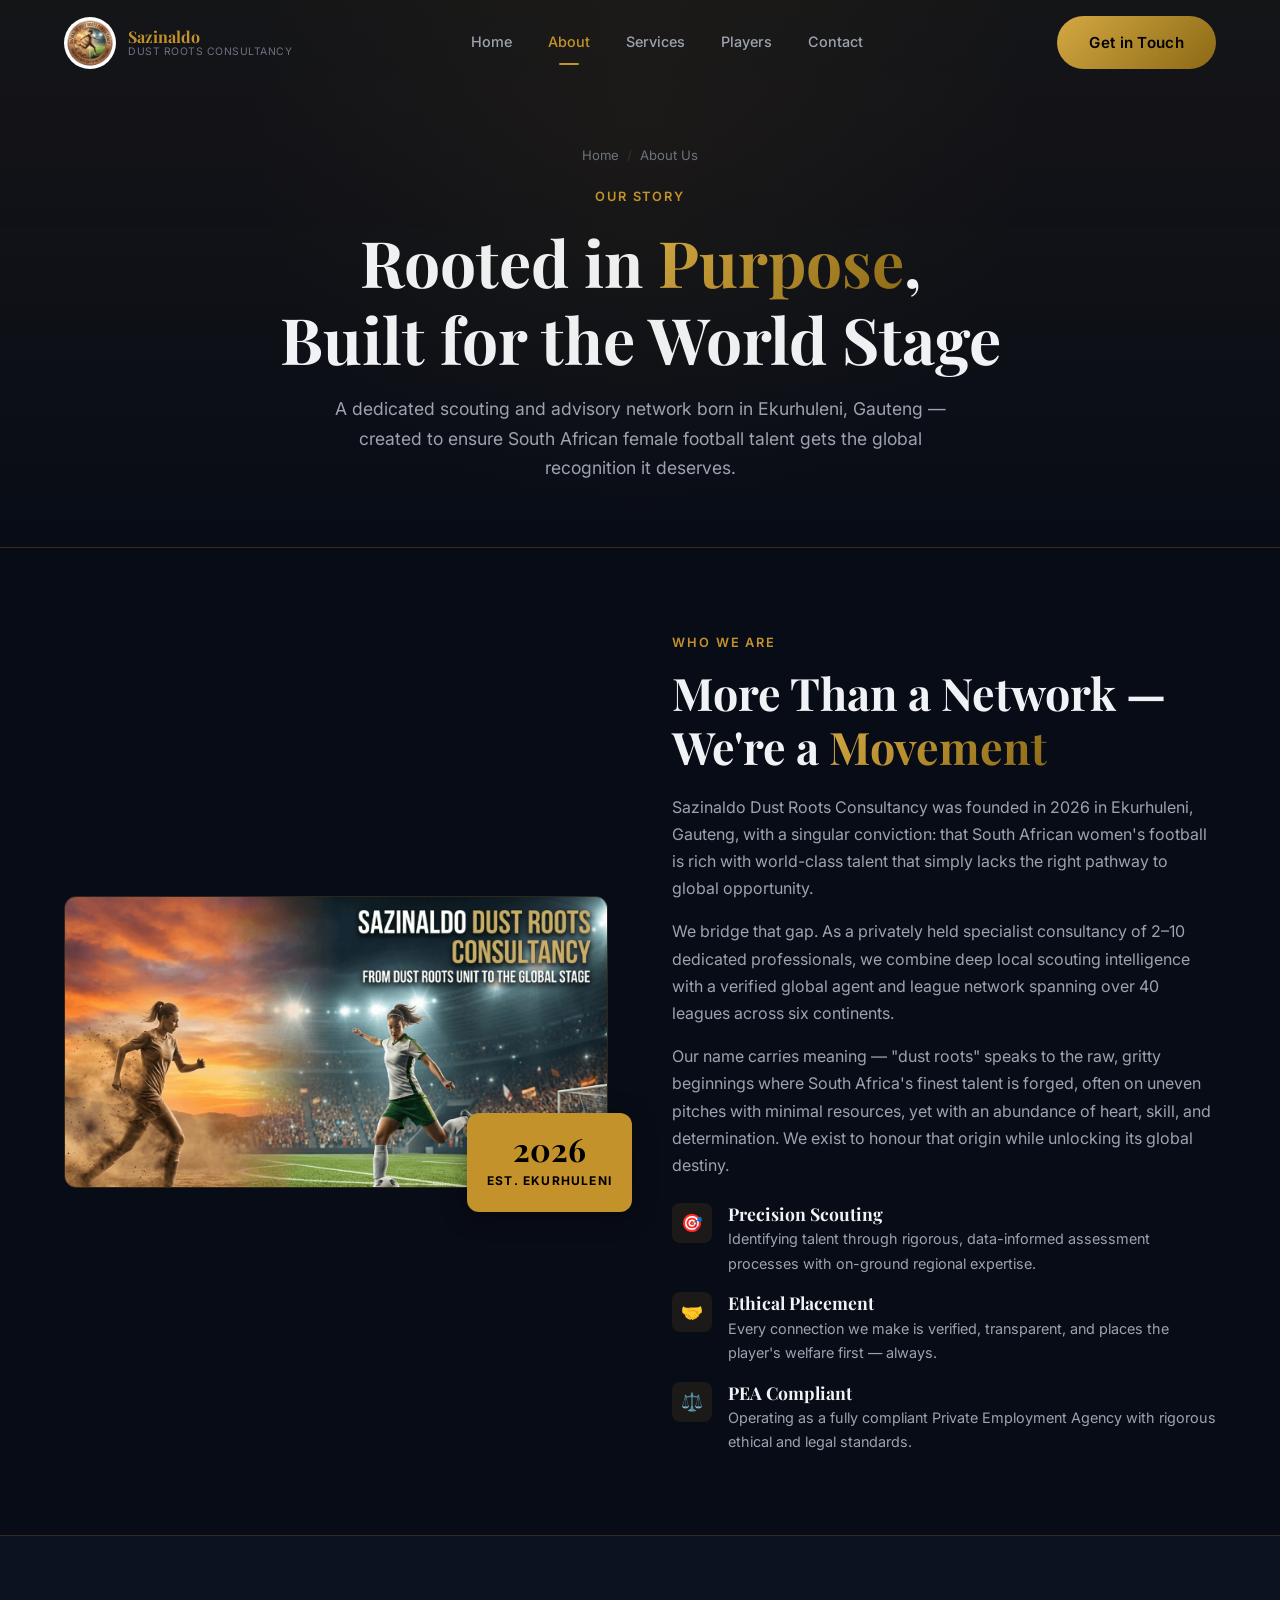
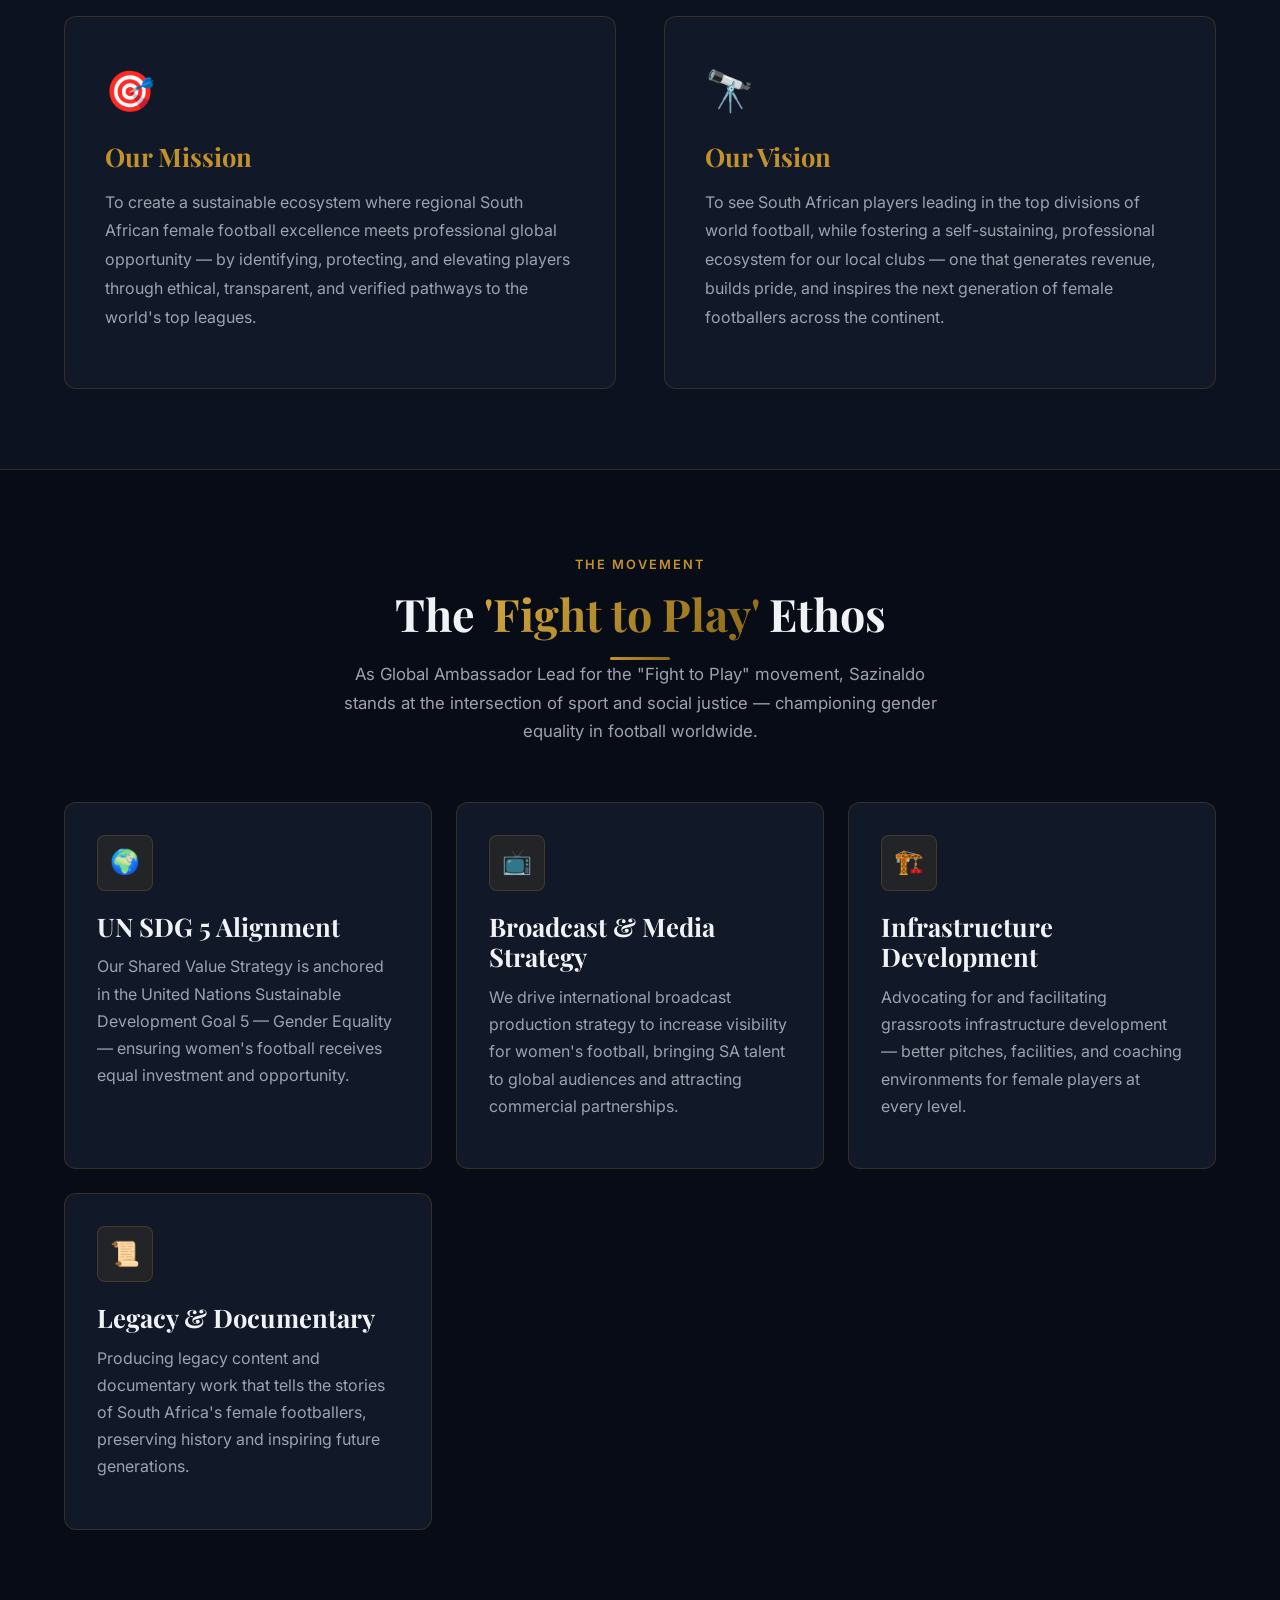
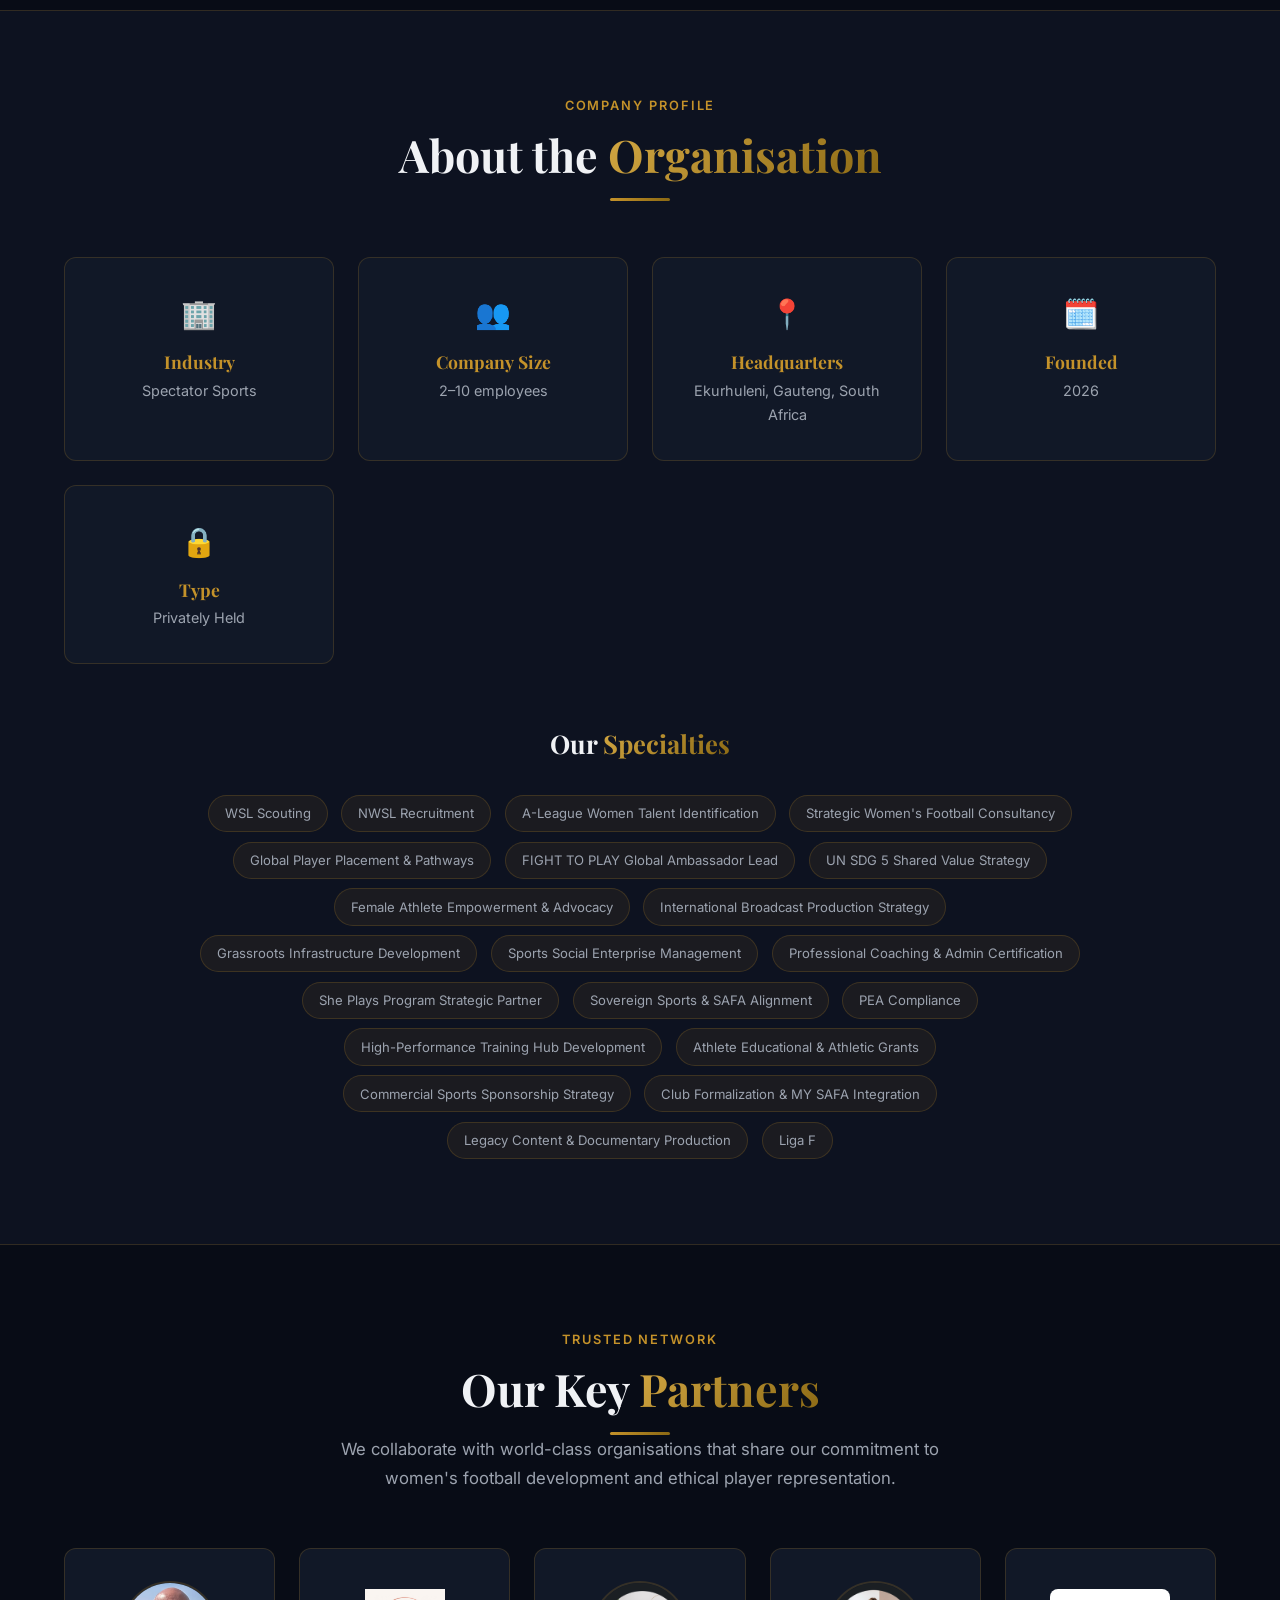
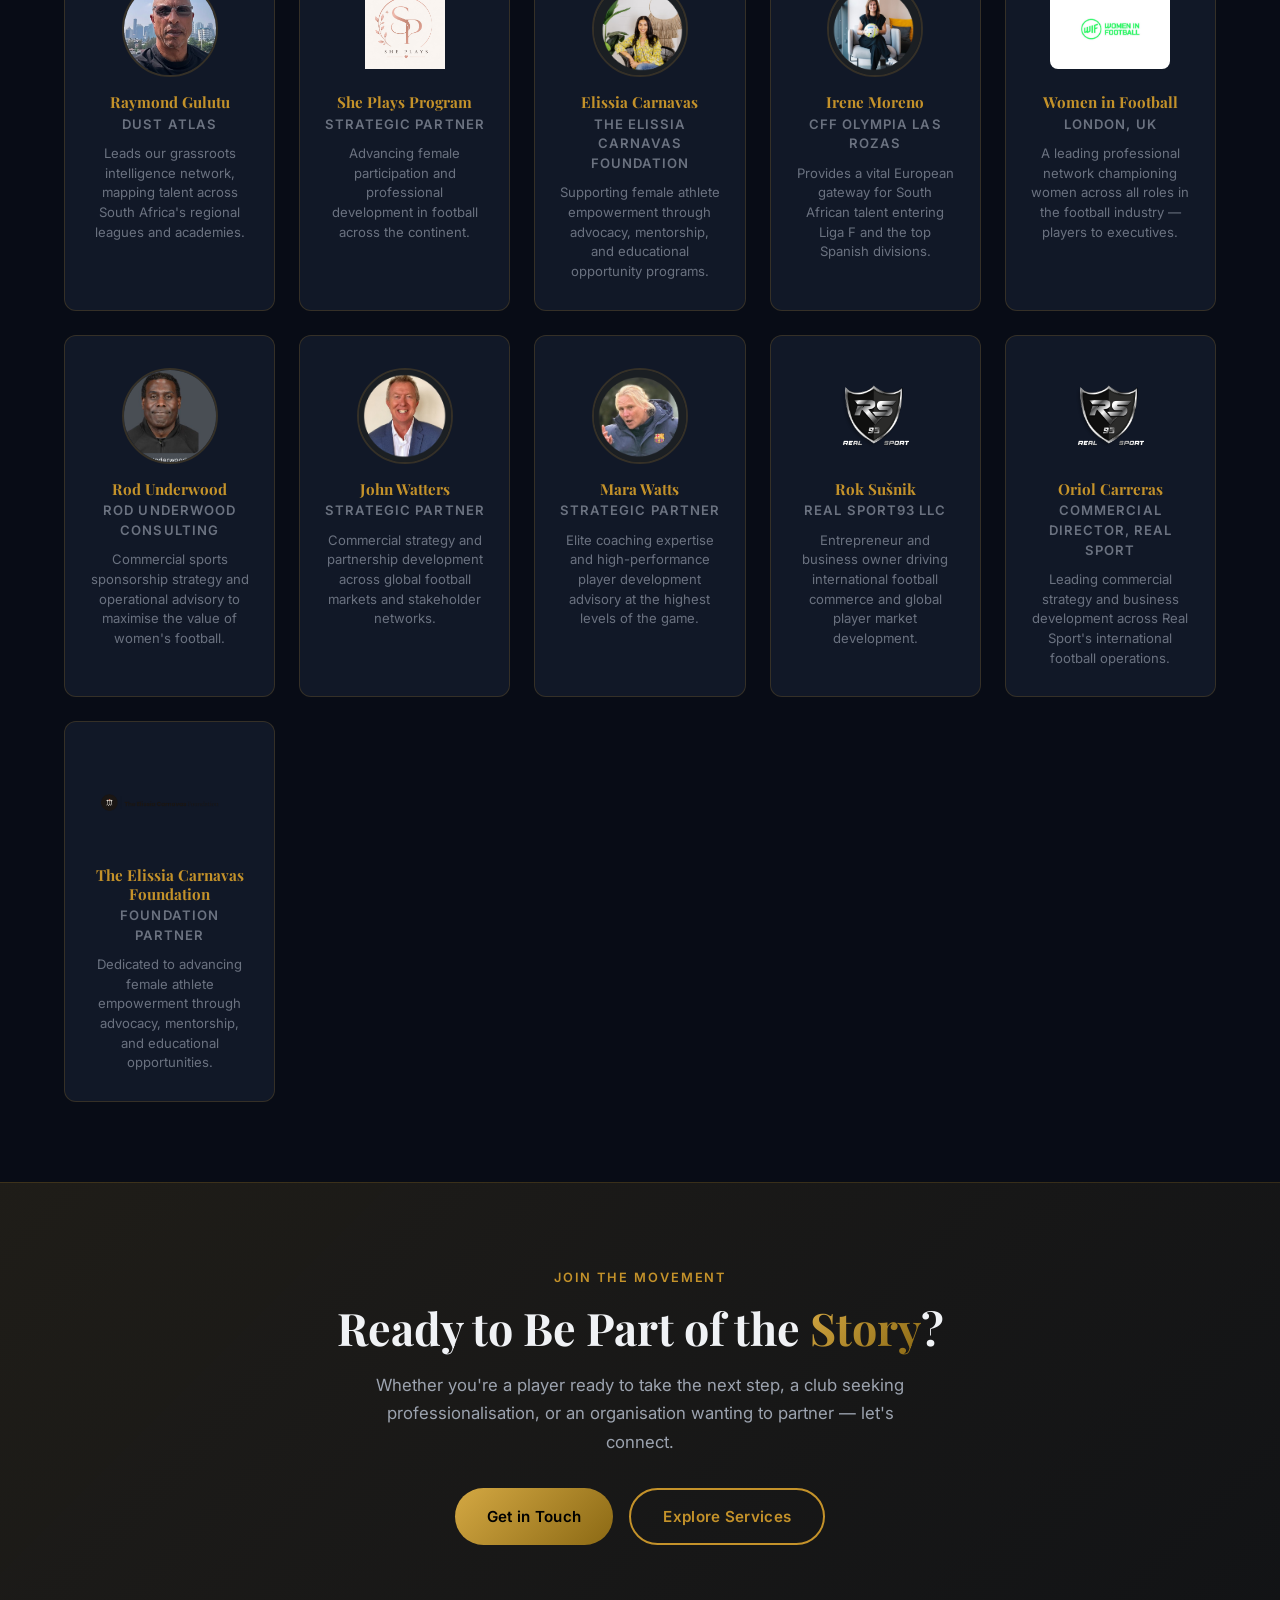
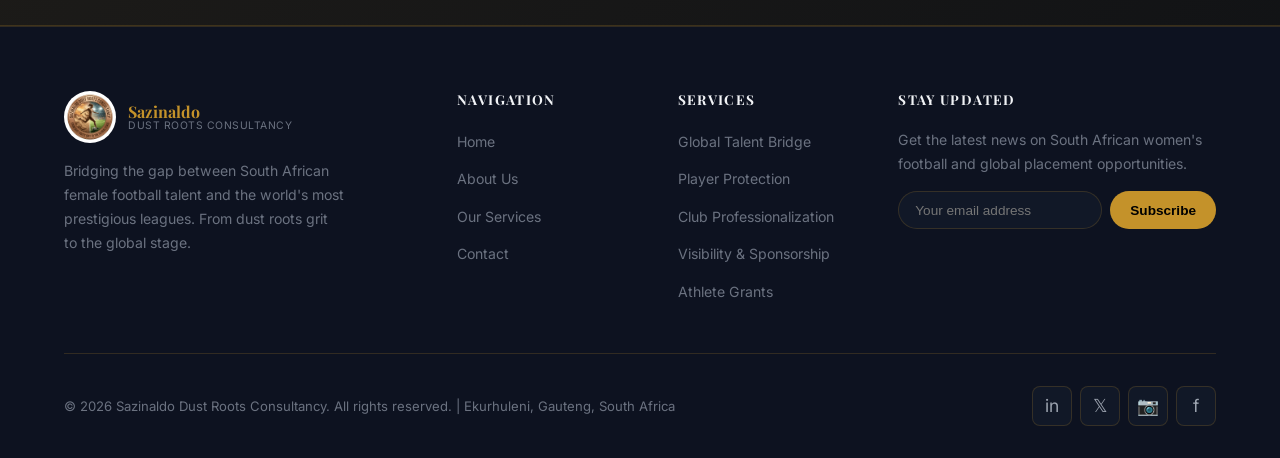
==== about.html @ db06f8a3 "Add Rok Sušnik, Oriol Carreras, and Elissia Carnavas Foundation as partners Bumps key partner count " ====
<!DOCTYPE html>
<html lang="en">
<head>
  <meta charset="UTF-8" />
  <meta name="viewport" content="width=device-width, initial-scale=1.0" />
  <meta name="description" content="About Sazinaldo Dust Roots Consultancy — Our story, mission, vision, and the team behind South Africa's leading female football scouting and advisory network." />
  <title>About Us | Sazinaldo Dust Roots Consultancy</title>
  <link rel="icon" href="images/logo.jpg" type="image/jpeg" />
  <link rel="preconnect" href="https://fonts.googleapis.com" />
  <link rel="preconnect" href="https://fonts.gstatic.com" crossorigin />
  <link href="https://fonts.googleapis.com/css2?family=Playfair+Display:wght@700;800&family=Inter:wght@400;500;600;700&display=swap" rel="stylesheet" />
  <link rel="stylesheet" href="css/styles.css" />
</head>
<body>

  <!-- ===== NAVBAR ===== -->
  <nav class="navbar">
    <div class="nav-inner">
      <a href="index.html" class="nav-logo">
        <img src="images/logo.jpg" alt="Sazinaldo Logo" />
        <div class="nav-logo-text">
          <span class="name">Sazinaldo</span>
          <span class="tagline">Dust Roots Consultancy</span>
        </div>
      </a>
      <div class="nav-links">
        <a href="index.html">Home</a>
        <a href="about.html" class="active">About</a>
        <a href="services.html">Services</a>
        <a href="players.php">Players</a>
        <a href="contact.html">Contact</a>
      </div>
      <a href="contact.html" class="btn btn-primary nav-cta">Get in Touch</a>
      <button class="hamburger" aria-label="Open menu">
        <span></span><span></span><span></span>
      </button>
    </div>
  </nav>

  <!-- ===== MOBILE NAV ===== -->
  <div class="mobile-nav">
    <button class="mobile-nav-close" aria-label="Close menu">&times;</button>
    <a href="index.html">Home</a>
    <a href="about.html">About</a>
    <a href="services.html">Services</a>
    <a href="players.php">Players</a>
    <a href="contact.html">Contact</a>
    <a href="contact.html" class="btn btn-primary">Get in Touch</a>
  </div>

  <!-- ===== PAGE HERO ===== -->
  <section class="page-hero">
    <div class="container">
      <div class="breadcrumb">
        <a href="index.html">Home</a>
        <span class="sep">/</span>
        <span>About Us</span>
      </div>
      <span class="eyebrow">Our Story</span>
      <h1>Rooted in <span class="gold-gradient">Purpose</span>,<br />Built for the World Stage</h1>
      <p>A dedicated scouting and advisory network born in Ekurhuleni, Gauteng — created to ensure South African female football talent gets the global recognition it deserves.</p>
    </div>
  </section>

  <!-- ===== WHO WE ARE ===== -->
  <section class="section-padding">
    <div class="container">
      <div class="about-split">
        <div class="about-image-wrap fade-up">
          <img src="images/banner.png" alt="Sazinaldo — From Dust Roots to the Global Stage" style="max-height: 480px; object-fit: cover;" />
          <div class="about-image-badge">
            <span class="year">2026</span>
            <span class="year-label">Est. Ekurhuleni</span>
          </div>
        </div>
        <div class="fade-up fade-up-delay-2">
          <span class="eyebrow" style="display:inline-block; font-size:0.8rem; font-weight:600; letter-spacing:0.15em; text-transform:uppercase; color:var(--gold); margin-bottom:0.75rem;">Who We Are</span>
          <h2 style="margin-bottom:1.25rem;">More Than a Network — We're a <span class="gold-gradient">Movement</span></h2>
          <p>
            Sazinaldo Dust Roots Consultancy was founded in 2026 in Ekurhuleni, Gauteng, with a singular conviction:
            that South African women's football is rich with world-class talent that simply lacks the right pathway
            to global opportunity.
          </p>
          <p>
            We bridge that gap. As a privately held specialist consultancy of 2–10 dedicated professionals,
            we combine deep local scouting intelligence with a verified global agent and league network spanning
            over 40 leagues across six continents.
          </p>
          <p>
            Our name carries meaning — "dust roots" speaks to the raw, gritty beginnings where South Africa's
            finest talent is forged, often on uneven pitches with minimal resources, yet with an abundance of
            heart, skill, and determination. We exist to honour that origin while unlocking its global destiny.
          </p>

          <div class="value-list">
            <div class="value-item">
              <div class="value-icon">🎯</div>
              <div>
                <h4>Precision Scouting</h4>
                <p>Identifying talent through rigorous, data-informed assessment processes with on-ground regional expertise.</p>
              </div>
            </div>
            <div class="value-item">
              <div class="value-icon">🤝</div>
              <div>
                <h4>Ethical Placement</h4>
                <p>Every connection we make is verified, transparent, and places the player's welfare first — always.</p>
              </div>
            </div>
            <div class="value-item">
              <div class="value-icon">⚖️</div>
              <div>
                <h4>PEA Compliant</h4>
                <p>Operating as a fully compliant Private Employment Agency with rigorous ethical and legal standards.</p>
              </div>
            </div>
          </div>
        </div>
      </div>
    </div>
  </section>

  <!-- ===== MISSION & VISION ===== -->
  <section class="section-padding" style="background: var(--bg-secondary); border-top: 1px solid var(--border); border-bottom: 1px solid var(--border);">
    <div class="container">
      <div style="display: grid; grid-template-columns: 1fr 1fr; gap: 3rem;">
        <div class="card fade-up" style="padding: 2.5rem;">
          <div style="font-size: 2.5rem; margin-bottom: 1rem;">🎯</div>
          <h3 style="color: var(--gold); margin-bottom: 1rem;">Our Mission</h3>
          <p style="font-size: 1rem; line-height: 1.8;">
            To create a sustainable ecosystem where regional South African female football excellence
            meets professional global opportunity — by identifying, protecting, and elevating players
            through ethical, transparent, and verified pathways to the world's top leagues.
          </p>
        </div>
        <div class="card fade-up fade-up-delay-2" style="padding: 2.5rem;">
          <div style="font-size: 2.5rem; margin-bottom: 1rem;">🔭</div>
          <h3 style="color: var(--gold); margin-bottom: 1rem;">Our Vision</h3>
          <p style="font-size: 1rem; line-height: 1.8;">
            To see South African players leading in the top divisions of world football, while fostering
            a self-sustaining, professional ecosystem for our local clubs — one that generates revenue,
            builds pride, and inspires the next generation of female footballers across the continent.
          </p>
        </div>
      </div>
    </div>
  </section>

  <!-- ===== FIGHT TO PLAY ===== -->
  <section class="section-padding">
    <div class="container">
      <div class="section-header fade-up">
        <span class="eyebrow">The Movement</span>
        <h2>The <span class="gold-gradient">'Fight to Play'</span> Ethos</h2>
        <div class="gold-divider"></div>
        <p>As Global Ambassador Lead for the "Fight to Play" movement, Sazinaldo stands at the intersection of sport and social justice — championing gender equality in football worldwide.</p>
      </div>

      <div class="services-grid">
        <div class="card fade-up fade-up-delay-1">
          <div class="card-icon">🌍</div>
          <h3>UN SDG 5 Alignment</h3>
          <p>Our Shared Value Strategy is anchored in the United Nations Sustainable Development Goal 5 — Gender Equality — ensuring women's football receives equal investment and opportunity.</p>
        </div>
        <div class="card fade-up fade-up-delay-2">
          <div class="card-icon">📺</div>
          <h3>Broadcast & Media Strategy</h3>
          <p>We drive international broadcast production strategy to increase visibility for women's football, bringing SA talent to global audiences and attracting commercial partnerships.</p>
        </div>
        <div class="card fade-up fade-up-delay-3">
          <div class="card-icon">🏗️</div>
          <h3>Infrastructure Development</h3>
          <p>Advocating for and facilitating grassroots infrastructure development — better pitches, facilities, and coaching environments for female players at every level.</p>
        </div>
        <div class="card fade-up fade-up-delay-4">
          <div class="card-icon">📜</div>
          <h3>Legacy & Documentary</h3>
          <p>Producing legacy content and documentary work that tells the stories of South Africa's female footballers, preserving history and inspiring future generations.</p>
        </div>
      </div>
    </div>
  </section>

  <!-- ===== COMPANY DETAILS ===== -->
  <section class="section-padding" style="background: var(--bg-secondary); border-top: 1px solid var(--border); border-bottom: 1px solid var(--border);">
    <div class="container">
      <div class="section-header fade-up">
        <span class="eyebrow">Company Profile</span>
        <h2>About the <span class="gold-gradient">Organisation</span></h2>
        <div class="gold-divider"></div>
      </div>

      <div style="display: grid; grid-template-columns: repeat(auto-fit, minmax(220px, 1fr)); gap: 1.5rem; margin-bottom: 4rem;">
        <div class="card fade-up" style="text-align:center; padding:2rem;">
          <div style="font-size:1.8rem; margin-bottom:0.75rem;">🏢</div>
          <h4 style="color:var(--gold); margin-bottom:0.4rem;">Industry</h4>
          <p style="margin:0; font-size:0.9rem;">Spectator Sports</p>
        </div>
        <div class="card fade-up fade-up-delay-1" style="text-align:center; padding:2rem;">
          <div style="font-size:1.8rem; margin-bottom:0.75rem;">👥</div>
          <h4 style="color:var(--gold); margin-bottom:0.4rem;">Company Size</h4>
          <p style="margin:0; font-size:0.9rem;">2–10 employees</p>
        </div>
        <div class="card fade-up fade-up-delay-2" style="text-align:center; padding:2rem;">
          <div style="font-size:1.8rem; margin-bottom:0.75rem;">📍</div>
          <h4 style="color:var(--gold); margin-bottom:0.4rem;">Headquarters</h4>
          <p style="margin:0; font-size:0.9rem;">Ekurhuleni, Gauteng, South Africa</p>
        </div>
        <div class="card fade-up fade-up-delay-3" style="text-align:center; padding:2rem;">
          <div style="font-size:1.8rem; margin-bottom:0.75rem;">🗓️</div>
          <h4 style="color:var(--gold); margin-bottom:0.4rem;">Founded</h4>
          <p style="margin:0; font-size:0.9rem;">2026</p>
        </div>
        <div class="card fade-up fade-up-delay-4" style="text-align:center; padding:2rem;">
          <div style="font-size:1.8rem; margin-bottom:0.75rem;">🔒</div>
          <h4 style="color:var(--gold); margin-bottom:0.4rem;">Type</h4>
          <p style="margin:0; font-size:0.9rem;">Privately Held</p>
        </div>
      </div>

      <!-- SPECIALTIES -->
      <div class="fade-up">
        <h3 style="text-align:center; margin-bottom:2rem;">Our <span class="gold-gradient">Specialties</span></h3>
        <div style="text-align: center; max-width: 900px; margin: 0 auto;">
          <span class="specialty-tag">WSL Scouting</span>
          <span class="specialty-tag">NWSL Recruitment</span>
          <span class="specialty-tag">A-League Women Talent Identification</span>
          <span class="specialty-tag">Strategic Women's Football Consultancy</span>
          <span class="specialty-tag">Global Player Placement & Pathways</span>
          <span class="specialty-tag">FIGHT TO PLAY Global Ambassador Lead</span>
          <span class="specialty-tag">UN SDG 5 Shared Value Strategy</span>
          <span class="specialty-tag">Female Athlete Empowerment & Advocacy</span>
          <span class="specialty-tag">International Broadcast Production Strategy</span>
          <span class="specialty-tag">Grassroots Infrastructure Development</span>
          <span class="specialty-tag">Sports Social Enterprise Management</span>
          <span class="specialty-tag">Professional Coaching & Admin Certification</span>
          <span class="specialty-tag">She Plays Program Strategic Partner</span>
          <span class="specialty-tag">Sovereign Sports & SAFA Alignment</span>
          <span class="specialty-tag">PEA Compliance</span>
          <span class="specialty-tag">High-Performance Training Hub Development</span>
          <span class="specialty-tag">Athlete Educational & Athletic Grants</span>
          <span class="specialty-tag">Commercial Sports Sponsorship Strategy</span>
          <span class="specialty-tag">Club Formalization & MY SAFA Integration</span>
          <span class="specialty-tag">Legacy Content & Documentary Production</span>
          <span class="specialty-tag">Liga F</span>
        </div>
      </div>
    </div>
  </section>

  <!-- ===== PARTNERS ===== -->
  <section class="section-padding">
    <div class="container">
      <div class="section-header fade-up">
        <span class="eyebrow">Trusted Network</span>
        <h2>Our Key <span class="gold-gradient">Partners</span></h2>
        <div class="gold-divider"></div>
        <p>We collaborate with world-class organisations that share our commitment to women's football development and ethical player representation.</p>
      </div>
      <div class="partners-grid">

        <div class="partner-card fade-up fade-up-delay-1">
          <img class="partner-photo" src="images/partners/RAYMOND GULUTU.png" alt="Raymond Gulutu" />
          <h4>Raymond Gulutu</h4>
          <p class="partner-role">Dust Atlas</p>
          <p>Leads our grassroots intelligence network, mapping talent across South Africa's regional leagues and academies.</p>
        </div>

        <div class="partner-card fade-up fade-up-delay-2">
          <div class="partner-logo-wrap">
            <img class="partner-logo" src="images/partners/She Plays.jpg" alt="She Plays Program" />
          </div>
          <h4>She Plays Program</h4>
          <p class="partner-role">Strategic Partner</p>
          <p>Advancing female participation and professional development in football across the continent.</p>
        </div>

        <div class="partner-card fade-up fade-up-delay-3">
          <img class="partner-photo" src="images/partners/Elissia Carnavas Partner.png" alt="Elissia Carnavas" />
          <h4>Elissia Carnavas</h4>
          <p class="partner-role">The Elissia Carnavas Foundation</p>
          <p>Supporting female athlete empowerment through advocacy, mentorship, and educational opportunity programs.</p>
        </div>

        <div class="partner-card fade-up fade-up-delay-1">
          <img class="partner-photo" src="images/partners/Irene Moreno Partner.png" alt="Irene Moreno" />
          <h4>Irene Moreno</h4>
          <p class="partner-role">CFF Olympia Las Rozas</p>
          <p>Provides a vital European gateway for South African talent entering Liga F and the top Spanish divisions.</p>
        </div>

        <div class="partner-card fade-up fade-up-delay-2">
          <div class="partner-logo-wrap">
            <img class="partner-logo logo-light-bg" src="images/partners/Women In Football.jpg" alt="Women in Football" />
          </div>
          <h4>Women in Football</h4>
          <p class="partner-role">London, UK</p>
          <p>A leading professional network championing women across all roles in the football industry — players to executives.</p>
        </div>

        <div class="partner-card fade-up fade-up-delay-3">
          <img class="partner-photo" src="images/partners/Rod Underwood Partner.png" alt="Rod Underwood" />
          <h4>Rod Underwood</h4>
          <p class="partner-role">Rod Underwood Consulting</p>
          <p>Commercial sports sponsorship strategy and operational advisory to maximise the value of women's football.</p>
        </div>

        <div class="partner-card fade-up fade-up-delay-1">
          <img class="partner-photo" src="images/partners/John Watters.png" alt="John Watters" />
          <h4>John Watters</h4>
          <p class="partner-role">Strategic Partner</p>
          <p>Commercial strategy and partnership development across global football markets and stakeholder networks.</p>
        </div>

        <div class="partner-card fade-up fade-up-delay-2">
          <img class="partner-photo" src="images/partners/Mara Watts Partner.png" alt="Mara Watts" />
          <h4>Mara Watts</h4>
          <p class="partner-role">Strategic Partner</p>
          <p>Elite coaching expertise and high-performance player development advisory at the highest levels of the game.</p>
        </div>

        <div class="partner-card fade-up fade-up-delay-3">
          <div class="partner-logo-wrap">
            <img class="partner-logo" src="images/partners/Real Sport.png" alt="Real Sport" />
          </div>
          <h4>Rok Sušnik</h4>
          <p class="partner-role">REAL SPORT93 LLC</p>
          <p>Entrepreneur and business owner driving international football commerce and global player market development.</p>
        </div>

        <div class="partner-card fade-up fade-up-delay-1">
          <div class="partner-logo-wrap">
            <img class="partner-logo" src="images/partners/Real Sport.png" alt="Real Sport" />
          </div>
          <h4>Oriol Carreras</h4>
          <p class="partner-role">Commercial Director, Real Sport</p>
          <p>Leading commercial strategy and business development across Real Sport's international football operations.</p>
        </div>

        <div class="partner-card fade-up fade-up-delay-2">
          <div class="partner-logo-wrap">
            <img class="partner-logo" src="images/partners/The Elissia Carnavas Foundation.webp" alt="The Elissia Carnavas Foundation" />
          </div>
          <h4>The Elissia Carnavas Foundation</h4>
          <p class="partner-role">Foundation Partner</p>
          <p>Dedicated to advancing female athlete empowerment through advocacy, mentorship, and educational opportunities.</p>
        </div>

      </div>
    </div>
  </section>

  <!-- ===== CTA ===== -->
  <section class="cta-section">
    <div class="container">
      <div class="fade-up">
        <span class="eyebrow" style="display:inline-block; font-size:0.8rem; font-weight:600; letter-spacing:0.15em; text-transform:uppercase; color:var(--gold); margin-bottom:0.75rem;">Join the Movement</span>
        <h2>Ready to Be Part of the <span class="gold-gradient">Story</span>?</h2>
        <p>Whether you're a player ready to take the next step, a club seeking professionalisation, or an organisation wanting to partner — let's connect.</p>
        <div class="cta-actions">
          <a href="contact.html" class="btn btn-primary">Get in Touch</a>
          <a href="services.html" class="btn btn-outline">Explore Services</a>
        </div>
      </div>
    </div>
  </section>

  <!-- ===== FOOTER ===== -->
  <footer>
    <div class="container">
      <div class="footer-grid">
        <div class="footer-brand">
          <a href="index.html" class="nav-logo">
            <img src="images/logo.jpg" alt="Sazinaldo Logo" />
            <div class="nav-logo-text">
              <span class="name">Sazinaldo</span>
              <span class="tagline">Dust Roots Consultancy</span>
            </div>
          </a>
          <p>Bridging the gap between South African female football talent and the world's most prestigious leagues. From dust roots grit to the global stage.</p>
        </div>
        <div class="footer-col">
          <h4>Navigation</h4>
          <ul>
            <li><a href="index.html">Home</a></li>
            <li><a href="about.html">About Us</a></li>
            <li><a href="services.html">Our Services</a></li>
            <li><a href="contact.html">Contact</a></li>
          </ul>
        </div>
        <div class="footer-col">
          <h4>Services</h4>
          <ul>
            <li><a href="services.html">Global Talent Bridge</a></li>
            <li><a href="services.html">Player Protection</a></li>
            <li><a href="services.html">Club Professionalization</a></li>
            <li><a href="services.html">Visibility & Sponsorship</a></li>
            <li><a href="services.html">Athlete Grants</a></li>
          </ul>
        </div>
        <div class="footer-col footer-newsletter">
          <h4>Stay Updated</h4>
          <p>Get the latest news on South African women's football and global placement opportunities.</p>
          <form class="newsletter-form" onsubmit="return false;">
            <input type="email" placeholder="Your email address" required />
            <button type="submit">Subscribe</button>
          </form>
        </div>
      </div>
      <div class="footer-bottom">
        <p>&copy; 2026 Sazinaldo Dust Roots Consultancy. All rights reserved. | Ekurhuleni, Gauteng, South Africa</p>
        <div class="social-links">
          <a href="#" class="social-link" title="LinkedIn" aria-label="LinkedIn">in</a>
          <a href="#" class="social-link" title="Twitter/X" aria-label="Twitter">𝕏</a>
          <a href="#" class="social-link" title="Instagram" aria-label="Instagram">📷</a>
          <a href="#" class="social-link" title="Facebook" aria-label="Facebook">f</a>
        </div>
      </div>
    </div>
  </footer>

  <button class="scroll-top" aria-label="Back to top">↑</button>
  <script src="js/main.js"></script>
</body>
</html>
---- css/styles.css ----
/* ===== ROOT VARIABLES ===== */
:root {
  --gold: #C4922A;
  --gold-light: #D4A843;
  --gold-dark: #8B6914;
  --bronze: #A0722A;
  --bg-primary: #080C16;
  --bg-secondary: #0D1220;
  --bg-card: #111827;
  --bg-card-hover: #162035;
  --text-primary: #F0F2F5;
  --text-secondary: #9CA3AF;
  --text-muted: #6B7280;
  --border: rgba(196, 146, 42, 0.2);
  --border-hover: rgba(196, 146, 42, 0.5);
  --shadow-gold: 0 0 30px rgba(196, 146, 42, 0.15);
  --shadow-card: 0 4px 24px rgba(0, 0, 0, 0.4);
  --radius: 12px;
  --radius-sm: 8px;
  --transition: 0.3s ease;
  --font-heading: 'Playfair Display', Georgia, serif;
  --font-body: 'Inter', 'Segoe UI', sans-serif;
}

/* ===== RESET & BASE ===== */
*, *::before, *::after { box-sizing: border-box; margin: 0; padding: 0; }

html { scroll-behavior: smooth; font-size: 16px; }

body {
  font-family: var(--font-body);
  background-color: var(--bg-primary);
  color: var(--text-primary);
  line-height: 1.7;
  overflow-x: hidden;
}

img { max-width: 100%; display: block; }
a { text-decoration: none; color: inherit; }
ul { list-style: none; }

/* ===== TYPOGRAPHY ===== */
h1, h2, h3, h4 {
  font-family: var(--font-heading);
  font-weight: 700;
  line-height: 1.2;
}

h1 { font-size: clamp(2.2rem, 5vw, 4rem); }
h2 { font-size: clamp(1.8rem, 3.5vw, 2.8rem); }
h3 { font-size: clamp(1.2rem, 2.5vw, 1.6rem); }
h4 { font-size: 1.1rem; }

p { color: var(--text-secondary); margin-bottom: 1rem; }

.gold { color: var(--gold); }
.gold-gradient {
  background: linear-gradient(135deg, var(--gold-light), var(--gold-dark));
  -webkit-background-clip: text;
  -webkit-text-fill-color: transparent;
  background-clip: text;
}

/* ===== LAYOUT ===== */
.container {
  max-width: 1200px;
  margin: 0 auto;
  padding: 0 1.5rem;
}

.section-padding { padding: 5rem 0; }
.section-padding-sm { padding: 3rem 0; }

.section-header {
  text-align: center;
  margin-bottom: 3.5rem;
}

.section-header .eyebrow {
  display: inline-block;
  font-size: 0.8rem;
  font-weight: 600;
  letter-spacing: 0.15em;
  text-transform: uppercase;
  color: var(--gold);
  margin-bottom: 0.75rem;
}

.section-header h2 { margin-bottom: 1rem; }

.section-header p {
  max-width: 620px;
  margin: 0 auto;
  font-size: 1.05rem;
}

/* ===== DIVIDER ===== */
.gold-divider {
  width: 60px;
  height: 3px;
  background: linear-gradient(90deg, var(--gold), var(--gold-dark));
  margin: 1rem auto 0;
  border-radius: 2px;
}

/* ===== BUTTONS ===== */
.btn {
  display: inline-flex;
  align-items: center;
  gap: 0.5rem;
  padding: 0.85rem 2rem;
  border-radius: 50px;
  font-size: 0.95rem;
  font-weight: 600;
  cursor: pointer;
  border: none;
  transition: var(--transition);
  letter-spacing: 0.02em;
}

.btn-primary {
  background: linear-gradient(135deg, var(--gold-light), var(--gold-dark));
  color: #000;
}

.btn-primary:hover {
  transform: translateY(-2px);
  box-shadow: 0 8px 25px rgba(196, 146, 42, 0.4);
}

.btn-outline {
  background: transparent;
  color: var(--gold);
  border: 2px solid var(--gold);
}

.btn-outline:hover {
  background: var(--gold);
  color: #000;
  transform: translateY(-2px);
}

.btn-white {
  background: #fff;
  color: #000;
}

.btn-white:hover {
  background: var(--gold-light);
  transform: translateY(-2px);
}

/* ===== NAVIGATION ===== */
.navbar {
  position: fixed;
  top: 0;
  left: 0;
  right: 0;
  z-index: 1000;
  padding: 1rem 0;
  transition: var(--transition);
  background: transparent;
}

.navbar.scrolled {
  background: rgba(8, 12, 22, 0.97);
  backdrop-filter: blur(12px);
  border-bottom: 1px solid var(--border);
  padding: 0.6rem 0;
  box-shadow: 0 2px 20px rgba(0,0,0,0.4);
}

.nav-inner {
  display: flex;
  align-items: center;
  justify-content: space-between;
  max-width: 1200px;
  margin: 0 auto;
  padding: 0 1.5rem;
}

.nav-logo {
  display: flex;
  align-items: center;
  gap: 0.75rem;
}

.nav-logo img {
  width: 52px;
  height: 52px;
  object-fit: contain;
  border-radius: 50%;
  transition: var(--transition);
}

.nav-logo:hover img { transform: rotate(5deg) scale(1.05); }

.nav-logo-text {
  display: flex;
  flex-direction: column;
  line-height: 1.1;
}

.nav-logo-text .name {
  font-family: var(--font-heading);
  font-size: 1rem;
  font-weight: 700;
  color: var(--gold);
}

.nav-logo-text .tagline {
  font-size: 0.65rem;
  color: var(--text-muted);
  letter-spacing: 0.05em;
  text-transform: uppercase;
}

.nav-links {
  display: flex;
  align-items: center;
  gap: 0.25rem;
}

.nav-links a {
  padding: 0.5rem 1rem;
  border-radius: 6px;
  font-size: 0.9rem;
  font-weight: 500;
  color: var(--text-secondary);
  transition: var(--transition);
  position: relative;
}

.nav-links a:hover, .nav-links a.active {
  color: var(--gold);
}

.nav-links a.active::after {
  content: '';
  position: absolute;
  bottom: -2px;
  left: 50%;
  transform: translateX(-50%);
  width: 20px;
  height: 2px;
  background: var(--gold);
  border-radius: 2px;
}

.nav-cta { margin-left: 1rem; }

.hamburger {
  display: none;
  flex-direction: column;
  gap: 5px;
  cursor: pointer;
  padding: 4px;
}

.hamburger span {
  display: block;
  width: 24px;
  height: 2px;
  background: var(--text-primary);
  border-radius: 2px;
  transition: var(--transition);
}

/* ===== MOBILE NAV ===== */
.mobile-nav {
  display: none;
  position: fixed;
  top: 0;
  left: 0;
  right: 0;
  bottom: 0;
  background: rgba(8, 12, 22, 0.98);
  z-index: 999;
  flex-direction: column;
  align-items: center;
  justify-content: center;
  gap: 2rem;
}

.mobile-nav.open { display: flex; }

.mobile-nav a {
  font-family: var(--font-heading);
  font-size: 2rem;
  color: var(--text-primary);
  transition: var(--transition);
}

.mobile-nav a:hover { color: var(--gold); }

.mobile-nav-close {
  position: absolute;
  top: 1.5rem;
  right: 1.5rem;
  background: none;
  border: none;
  color: var(--text-primary);
  font-size: 2rem;
  cursor: pointer;
}

/* ===== HERO ===== */
.hero {
  position: relative;
  min-height: 100vh;
  padding-top: 84px;
  display: flex;
  align-items: center;
  overflow: hidden;
}

.hero-bg {
  position: absolute;
  top: 84px;
  left: 0;
  right: 0;
  bottom: 0;
  z-index: 0;
}

.hero-bg img {
  width: 100%;
  height: 100%;
  object-fit: cover;
  object-position: center top;
}

.hero-overlay {
  position: absolute;
  inset: 0;
  background: linear-gradient(
    135deg,
    rgba(8, 12, 22, 0.92) 0%,
    rgba(8, 12, 22, 0.75) 50%,
    rgba(8, 12, 22, 0.55) 100%
  );
}

.hero-content {
  position: relative;
  z-index: 1;
  max-width: 700px;
}

.hero-eyebrow {
  display: inline-flex;
  align-items: center;
  gap: 0.75rem;
  font-size: 0.8rem;
  font-weight: 600;
  letter-spacing: 0.15em;
  text-transform: uppercase;
  color: var(--gold);
  margin-bottom: 1.5rem;
}

.hero-eyebrow::before {
  content: '';
  width: 30px;
  height: 2px;
  background: var(--gold);
  border-radius: 2px;
}

.hero h1 {
  margin-bottom: 1.5rem;
  text-shadow: 0 2px 20px rgba(0,0,0,0.5);
}

.hero p {
  font-size: 1.15rem;
  color: rgba(240, 242, 245, 0.85);
  margin-bottom: 2.5rem;
  max-width: 560px;
}

.hero-actions {
  display: flex;
  gap: 1rem;
  flex-wrap: wrap;
}

.hero-scroll {
  position: absolute;
  bottom: 2rem;
  left: 50%;
  transform: translateX(-50%);
  z-index: 1;
  display: flex;
  flex-direction: column;
  align-items: center;
  gap: 0.5rem;
  color: var(--text-muted);
  font-size: 0.75rem;
  letter-spacing: 0.1em;
  text-transform: uppercase;
  animation: bounce 2s infinite;
}

.hero-scroll svg { width: 20px; height: 20px; }

@keyframes bounce {
  0%, 100% { transform: translateX(-50%) translateY(0); }
  50% { transform: translateX(-50%) translateY(6px); }
}

/* ===== STATS BAR ===== */
.stats-bar {
  background: var(--bg-card);
  border-top: 1px solid var(--border);
  border-bottom: 1px solid var(--border);
  padding: 2.5rem 0;
}

.stats-grid {
  display: grid;
  grid-template-columns: repeat(auto-fit, minmax(160px, 1fr));
  gap: 2rem;
  text-align: center;
}

.stat-item .stat-number {
  font-family: var(--font-heading);
  font-size: 2.5rem;
  font-weight: 700;
  color: var(--gold);
  line-height: 1;
}

.stat-item .stat-label {
  font-size: 0.8rem;
  color: var(--text-muted);
  text-transform: uppercase;
  letter-spacing: 0.08em;
  margin-top: 0.4rem;
}

/* ===== CARDS ===== */
.card {
  background: var(--bg-card);
  border: 1px solid var(--border);
  border-radius: var(--radius);
  padding: 2rem;
  transition: var(--transition);
  position: relative;
  overflow: hidden;
}

.card::before {
  content: '';
  position: absolute;
  top: 0;
  left: 0;
  right: 0;
  height: 3px;
  background: linear-gradient(90deg, var(--gold), var(--gold-dark));
  opacity: 0;
  transition: var(--transition);
}

.card:hover {
  border-color: var(--border-hover);
  background: var(--bg-card-hover);
  transform: translateY(-4px);
  box-shadow: var(--shadow-gold), var(--shadow-card);
}

.card:hover::before { opacity: 1; }

.card-icon {
  width: 56px;
  height: 56px;
  background: rgba(196, 146, 42, 0.1);
  border: 1px solid var(--border);
  border-radius: var(--radius-sm);
  display: flex;
  align-items: center;
  justify-content: center;
  margin-bottom: 1.25rem;
  font-size: 1.5rem;
  transition: var(--transition);
}

.card:hover .card-icon {
  background: rgba(196, 146, 42, 0.2);
  border-color: var(--gold);
}

.card h3 { margin-bottom: 0.75rem; color: var(--text-primary); }

/* ===== SERVICES GRID ===== */
.services-grid {
  display: grid;
  grid-template-columns: repeat(auto-fit, minmax(280px, 1fr));
  gap: 1.5rem;
}

/* ===== LEAGUES SECTION ===== */
.leagues-section {
  background: var(--bg-secondary);
  padding: 4rem 0;
}

.leagues-cloud {
  display: flex;
  flex-wrap: wrap;
  gap: 0.75rem;
  justify-content: center;
  max-width: 900px;
  margin: 0 auto;
}

.league-tag {
  background: var(--bg-card);
  border: 1px solid var(--border);
  border-radius: 50px;
  padding: 0.4rem 1rem;
  font-size: 0.82rem;
  color: var(--text-secondary);
  transition: var(--transition);
  white-space: nowrap;
}

.league-tag:hover {
  border-color: var(--gold);
  color: var(--gold);
  background: rgba(196, 146, 42, 0.08);
}

/* ===== PARTNERS ===== */
.partners-grid {
  display: grid;
  grid-template-columns: repeat(auto-fit, minmax(200px, 1fr));
  gap: 1.5rem;
}

.partner-card {
  background: var(--bg-card);
  border: 1px solid var(--border);
  border-radius: var(--radius);
  padding: 2rem 1.5rem 1.75rem;
  text-align: center;
  transition: var(--transition);
  display: flex;
  flex-direction: column;
  align-items: center;
}

.partner-card:hover {
  border-color: var(--border-hover);
  transform: translateY(-4px);
  box-shadow: var(--shadow-gold);
}

/* Person headshot — circular */
.partner-photo {
  width: 96px;
  height: 96px;
  border-radius: 50%;
  object-fit: cover;
  object-position: center top;
  margin: 0 auto 1rem;
  border: 2px solid var(--border);
  display: block;
  transition: var(--transition);
}

.partner-card:hover .partner-photo {
  border-color: var(--gold);
  box-shadow: 0 0 0 4px rgba(196, 146, 42, 0.12);
}

/* Organisation logo — contained box */
.partner-logo-wrap {
  width: 100%;
  height: 96px;
  display: flex;
  align-items: center;
  justify-content: center;
  margin-bottom: 1rem;
}

.partner-logo {
  max-height: 80px;
  max-width: 140px;
  width: auto;
  object-fit: contain;
  display: block;
  transition: var(--transition);
}

.partner-card:hover .partner-logo {
  filter: drop-shadow(0 0 8px rgba(196, 146, 42, 0.35));
}

/* Logos with white/light backgrounds — add a soft white pill behind them */
.partner-logo.logo-light-bg {
  background: #fff;
  border-radius: var(--radius-sm);
  padding: 0.5rem 0.75rem;
}

/* Placeholder for partners without an image */
.partner-placeholder {
  width: 96px;
  height: 96px;
  border-radius: 50%;
  background: rgba(196, 146, 42, 0.1);
  border: 2px solid var(--border);
  display: flex;
  align-items: center;
  justify-content: center;
  font-size: 1.6rem;
  margin: 0 auto 1rem;
  transition: var(--transition);
}

.partner-card:hover .partner-placeholder {
  border-color: var(--gold);
  background: rgba(196, 146, 42, 0.18);
}

.partner-card h4 {
  color: var(--gold);
  margin-bottom: 0.2rem;
  font-size: 0.95rem;
}

.partner-role {
  font-size: 0.75rem;
  font-weight: 600;
  letter-spacing: 0.08em;
  text-transform: uppercase;
  color: var(--text-muted);
  margin-bottom: 0.6rem !important;
}

.partner-card p {
  font-size: 0.82rem;
  color: var(--text-muted);
  margin: 0;
  line-height: 1.5;
}

/* ===== CTA SECTION ===== */
.cta-section {
  background: linear-gradient(135deg, rgba(196, 146, 42, 0.12), rgba(139, 105, 20, 0.08));
  border-top: 1px solid var(--border);
  border-bottom: 1px solid var(--border);
  padding: 5rem 0;
  text-align: center;
}

.cta-section h2 { margin-bottom: 1rem; }
.cta-section p { max-width: 540px; margin: 0 auto 2rem; font-size: 1.05rem; }

.cta-actions {
  display: flex;
  gap: 1rem;
  justify-content: center;
  flex-wrap: wrap;
}

/* ===== ABOUT PAGE ===== */
.about-hero {
  padding: 10rem 0 5rem;
  background: linear-gradient(180deg, rgba(196, 146, 42, 0.06) 0%, transparent 100%);
}

.about-split {
  display: grid;
  grid-template-columns: 1fr 1fr;
  gap: 4rem;
  align-items: center;
}

.about-image-wrap {
  position: relative;
}

.about-image-wrap img {
  border-radius: var(--radius);
  width: 100%;
  object-fit: cover;
  border: 1px solid var(--border);
}

.about-image-badge {
  position: absolute;
  bottom: -1.5rem;
  right: -1.5rem;
  background: var(--gold);
  color: #000;
  font-weight: 700;
  font-family: var(--font-heading);
  padding: 1.25rem;
  border-radius: var(--radius);
  text-align: center;
  box-shadow: var(--shadow-card);
}

.about-image-badge .year {
  font-size: 2rem;
  display: block;
  line-height: 1;
}

.about-image-badge .year-label {
  font-size: 0.75rem;
  font-family: var(--font-body);
  text-transform: uppercase;
  letter-spacing: 0.1em;
}

.value-list {
  display: flex;
  flex-direction: column;
  gap: 1rem;
  margin-top: 1.5rem;
}

.value-item {
  display: flex;
  gap: 1rem;
  align-items: flex-start;
}

.value-icon {
  width: 40px;
  height: 40px;
  min-width: 40px;
  background: rgba(196, 146, 42, 0.1);
  border-radius: var(--radius-sm);
  display: flex;
  align-items: center;
  justify-content: center;
  font-size: 1.1rem;
}

.value-item h4 { color: var(--text-primary); margin-bottom: 0.2rem; }
.value-item p { margin: 0; font-size: 0.9rem; }

/* ===== SPECIALTIES ===== */
.specialty-tag {
  display: inline-block;
  background: rgba(196, 146, 42, 0.08);
  border: 1px solid var(--border);
  border-radius: 50px;
  padding: 0.4rem 1rem;
  font-size: 0.82rem;
  color: var(--text-secondary);
  margin: 0.3rem;
  transition: var(--transition);
}

.specialty-tag:hover {
  border-color: var(--gold);
  color: var(--gold);
}

/* ===== SERVICES PAGE ===== */
.services-hero {
  padding: 10rem 0 5rem;
  background: linear-gradient(180deg, rgba(196, 146, 42, 0.06) 0%, transparent 100%);
}

.service-detail-card {
  background: var(--bg-card);
  border: 1px solid var(--border);
  border-radius: var(--radius);
  padding: 3rem;
  margin-bottom: 2rem;
  transition: var(--transition);
  display: grid;
  grid-template-columns: auto 1fr;
  gap: 2rem;
  align-items: start;
}

.service-detail-card:hover {
  border-color: var(--border-hover);
  box-shadow: var(--shadow-gold);
}

.service-detail-icon {
  width: 72px;
  height: 72px;
  min-width: 72px;
  background: rgba(196, 146, 42, 0.1);
  border: 1px solid var(--border);
  border-radius: var(--radius);
  display: flex;
  align-items: center;
  justify-content: center;
  font-size: 2rem;
}

.service-detail-body h3 {
  margin-bottom: 0.5rem;
  color: var(--gold);
}

.service-detail-body p { margin-bottom: 1rem; }

.service-points {
  display: flex;
  flex-direction: column;
  gap: 0.5rem;
}

.service-points li {
  display: flex;
  align-items: center;
  gap: 0.75rem;
  font-size: 0.9rem;
  color: var(--text-secondary);
}

.service-points li::before {
  content: '▸';
  color: var(--gold);
  font-size: 0.75rem;
  flex-shrink: 0;
}

.leagues-by-region { margin-top: 2rem; }

.region-block { margin-bottom: 1.5rem; }

.region-block h4 {
  color: var(--gold);
  font-size: 0.85rem;
  text-transform: uppercase;
  letter-spacing: 0.1em;
  margin-bottom: 0.75rem;
  padding-bottom: 0.5rem;
  border-bottom: 1px solid var(--border);
}

.region-tags {
  display: flex;
  flex-wrap: wrap;
  gap: 0.5rem;
}

/* ===== CONTACT PAGE ===== */
.contact-hero {
  padding: 10rem 0 5rem;
  background: linear-gradient(180deg, rgba(196, 146, 42, 0.06) 0%, transparent 100%);
}

.contact-grid {
  display: grid;
  grid-template-columns: 1fr 1.6fr;
  gap: 4rem;
  align-items: start;
}

.contact-info h3 {
  color: var(--gold);
  margin-bottom: 1.5rem;
  font-size: 1.4rem;
}

.contact-detail {
  display: flex;
  gap: 1rem;
  align-items: flex-start;
  margin-bottom: 1.5rem;
}

.contact-detail-icon {
  width: 44px;
  height: 44px;
  min-width: 44px;
  background: rgba(196, 146, 42, 0.1);
  border-radius: var(--radius-sm);
  display: flex;
  align-items: center;
  justify-content: center;
  font-size: 1.1rem;
}

.contact-detail h4 {
  color: var(--text-primary);
  font-size: 0.9rem;
  margin-bottom: 0.25rem;
}

.contact-detail p {
  font-size: 0.9rem;
  margin: 0;
  color: var(--text-muted);
}

.contact-social {
  margin-top: 2rem;
}

.contact-social h4 {
  color: var(--text-secondary);
  font-size: 0.85rem;
  text-transform: uppercase;
  letter-spacing: 0.1em;
  margin-bottom: 1rem;
}

.social-links {
  display: flex;
  gap: 0.75rem;
}

.social-link {
  width: 40px;
  height: 40px;
  background: var(--bg-card);
  border: 1px solid var(--border);
  border-radius: var(--radius-sm);
  display: flex;
  align-items: center;
  justify-content: center;
  font-size: 1.1rem;
  transition: var(--transition);
  color: var(--text-secondary);
}

.social-link:hover {
  border-color: var(--gold);
  color: var(--gold);
  transform: translateY(-2px);
}

/* ===== FORM ===== */
.contact-form-wrap {
  background: var(--bg-card);
  border: 1px solid var(--border);
  border-radius: var(--radius);
  padding: 2.5rem;
}

.contact-form-wrap h3 {
  color: var(--text-primary);
  margin-bottom: 0.5rem;
}

.contact-form-wrap > p {
  font-size: 0.9rem;
  margin-bottom: 2rem;
}

.form-row {
  display: grid;
  grid-template-columns: 1fr 1fr;
  gap: 1rem;
}

.form-group {
  margin-bottom: 1.25rem;
}

.form-group label {
  display: block;
  font-size: 0.85rem;
  font-weight: 500;
  color: var(--text-secondary);
  margin-bottom: 0.5rem;
}

.form-group input,
.form-group select,
.form-group textarea {
  width: 100%;
  background: var(--bg-secondary);
  border: 1px solid var(--border);
  border-radius: var(--radius-sm);
  padding: 0.8rem 1rem;
  color: var(--text-primary);
  font-size: 0.95rem;
  font-family: var(--font-body);
  transition: var(--transition);
  outline: none;
  -webkit-appearance: none;
}

.form-group input::placeholder,
.form-group textarea::placeholder {
  color: var(--text-muted);
}

.form-group input:focus,
.form-group select:focus,
.form-group textarea:focus {
  border-color: var(--gold);
  box-shadow: 0 0 0 3px rgba(196, 146, 42, 0.1);
}

.form-group select option {
  background: var(--bg-secondary);
}

.form-group textarea {
  resize: vertical;
  min-height: 140px;
}

.form-submit { width: 100%; justify-content: center; font-size: 1rem; }

.form-message {
  display: none;
  padding: 1rem;
  border-radius: var(--radius-sm);
  margin-top: 1rem;
  font-size: 0.9rem;
  text-align: center;
}

.form-message.success {
  display: block;
  background: rgba(34, 197, 94, 0.1);
  border: 1px solid rgba(34, 197, 94, 0.3);
  color: #22c55e;
}

.form-message.error {
  display: block;
  background: rgba(239, 68, 68, 0.1);
  border: 1px solid rgba(239, 68, 68, 0.3);
  color: #ef4444;
}

/* ===== FOOTER ===== */
footer {
  background: var(--bg-secondary);
  border-top: 1px solid var(--border);
  padding: 4rem 0 2rem;
}

.footer-grid {
  display: grid;
  grid-template-columns: 2fr 1fr 1fr 1.2fr;
  gap: 3rem;
  margin-bottom: 3rem;
}

.footer-brand .nav-logo { margin-bottom: 1rem; }
.footer-brand p {
  font-size: 0.88rem;
  color: var(--text-muted);
  max-width: 280px;
  line-height: 1.7;
}

.footer-col h4 {
  color: var(--text-primary);
  font-size: 0.85rem;
  text-transform: uppercase;
  letter-spacing: 0.1em;
  margin-bottom: 1.25rem;
}

.footer-col ul {
  display: flex;
  flex-direction: column;
  gap: 0.65rem;
}

.footer-col ul a {
  font-size: 0.88rem;
  color: var(--text-muted);
  transition: var(--transition);
}

.footer-col ul a:hover { color: var(--gold); }

.footer-newsletter p {
  font-size: 0.88rem;
  color: var(--text-muted);
  margin-bottom: 1rem;
}

.newsletter-form {
  display: flex;
  gap: 0.5rem;
}

.newsletter-form input {
  flex: 1;
  background: var(--bg-card);
  border: 1px solid var(--border);
  border-radius: 50px;
  padding: 0.65rem 1rem;
  color: var(--text-primary);
  font-size: 0.85rem;
  outline: none;
  transition: var(--transition);
}

.newsletter-form input:focus {
  border-color: var(--gold);
}

.newsletter-form button {
  background: var(--gold);
  border: none;
  border-radius: 50px;
  padding: 0.65rem 1.25rem;
  color: #000;
  font-size: 0.85rem;
  font-weight: 600;
  cursor: pointer;
  transition: var(--transition);
  white-space: nowrap;
}

.newsletter-form button:hover {
  background: var(--gold-light);
}

.footer-bottom {
  border-top: 1px solid var(--border);
  padding-top: 2rem;
  display: flex;
  align-items: center;
  justify-content: space-between;
  flex-wrap: wrap;
  gap: 1rem;
}

.footer-bottom p {
  font-size: 0.82rem;
  color: var(--text-muted);
  margin: 0;
}

.footer-bottom .social-links { gap: 0.5rem; }

/* ===== PAGE HERO (inner pages) ===== */
.page-hero {
  padding: 9rem 0 4rem;
  text-align: center;
  background: linear-gradient(180deg, rgba(196, 146, 42, 0.07) 0%, transparent 100%);
  border-bottom: 1px solid var(--border);
  position: relative;
  overflow: hidden;
}

.page-hero::before {
  content: '';
  position: absolute;
  top: -50%;
  left: 50%;
  transform: translateX(-50%);
  width: 800px;
  height: 800px;
  background: radial-gradient(circle, rgba(196, 146, 42, 0.05) 0%, transparent 70%);
  pointer-events: none;
}

.page-hero .eyebrow {
  display: inline-block;
  font-size: 0.8rem;
  font-weight: 600;
  letter-spacing: 0.15em;
  text-transform: uppercase;
  color: var(--gold);
  margin-bottom: 1rem;
}

.page-hero p {
  max-width: 620px;
  margin: 1rem auto 0;
  font-size: 1.1rem;
}

/* ===== BREADCRUMB ===== */
.breadcrumb {
  display: flex;
  align-items: center;
  gap: 0.5rem;
  font-size: 0.82rem;
  color: var(--text-muted);
  margin-bottom: 1rem;
  justify-content: center;
}

.breadcrumb a { color: var(--text-muted); transition: var(--transition); }
.breadcrumb a:hover { color: var(--gold); }
.breadcrumb .sep { color: var(--border); }

/* ===== SCROLL TO TOP ===== */
.scroll-top {
  position: fixed;
  bottom: 2rem;
  right: 2rem;
  width: 44px;
  height: 44px;
  background: var(--gold);
  border-radius: 50%;
  border: none;
  cursor: pointer;
  display: flex;
  align-items: center;
  justify-content: center;
  color: #000;
  font-size: 1.1rem;
  opacity: 0;
  visibility: hidden;
  transition: var(--transition);
  z-index: 999;
  box-shadow: 0 4px 16px rgba(196, 146, 42, 0.4);
}

.scroll-top.visible {
  opacity: 1;
  visibility: visible;
}

.scroll-top:hover {
  transform: translateY(-3px);
  background: var(--gold-light);
}

/* ===== ANIMATIONS ===== */
.fade-up {
  opacity: 0;
  transform: translateY(30px);
  transition: opacity 0.7s ease, transform 0.7s ease;
}

.fade-up.visible {
  opacity: 1;
  transform: translateY(0);
}

.fade-up-delay-1 { transition-delay: 0.1s; }
.fade-up-delay-2 { transition-delay: 0.2s; }
.fade-up-delay-3 { transition-delay: 0.3s; }
.fade-up-delay-4 { transition-delay: 0.4s; }

/* ===== RESPONSIVE ===== */
@media (max-width: 1024px) {
  .footer-grid { grid-template-columns: 1fr 1fr; }
  .footer-brand { grid-column: 1 / -1; }

  .about-split { grid-template-columns: 1fr; gap: 3rem; }
  .about-image-wrap { max-width: 500px; margin: 0 auto; }
  .about-image-badge { bottom: -1rem; right: -1rem; }

  .contact-grid { grid-template-columns: 1fr; }
}

@media (max-width: 768px) {
  .nav-links, .nav-cta { display: none; }
  .hamburger { display: flex; }

  .hero-actions { flex-direction: column; align-items: flex-start; }

  .stats-grid { grid-template-columns: repeat(2, 1fr); }

  .form-row { grid-template-columns: 1fr; }

  .service-detail-card {
    grid-template-columns: 1fr;
    gap: 1.25rem;
    padding: 2rem;
  }

  .footer-grid { grid-template-columns: 1fr; }
  .footer-bottom { flex-direction: column; text-align: center; }

  .services-grid { grid-template-columns: 1fr; }

  .section-padding { padding: 3.5rem 0; }
}

@media (max-width: 480px) {
  .stats-grid { grid-template-columns: repeat(2, 1fr); }
  .contact-form-wrap { padding: 1.5rem; }
  .cta-actions { flex-direction: column; align-items: center; }
}
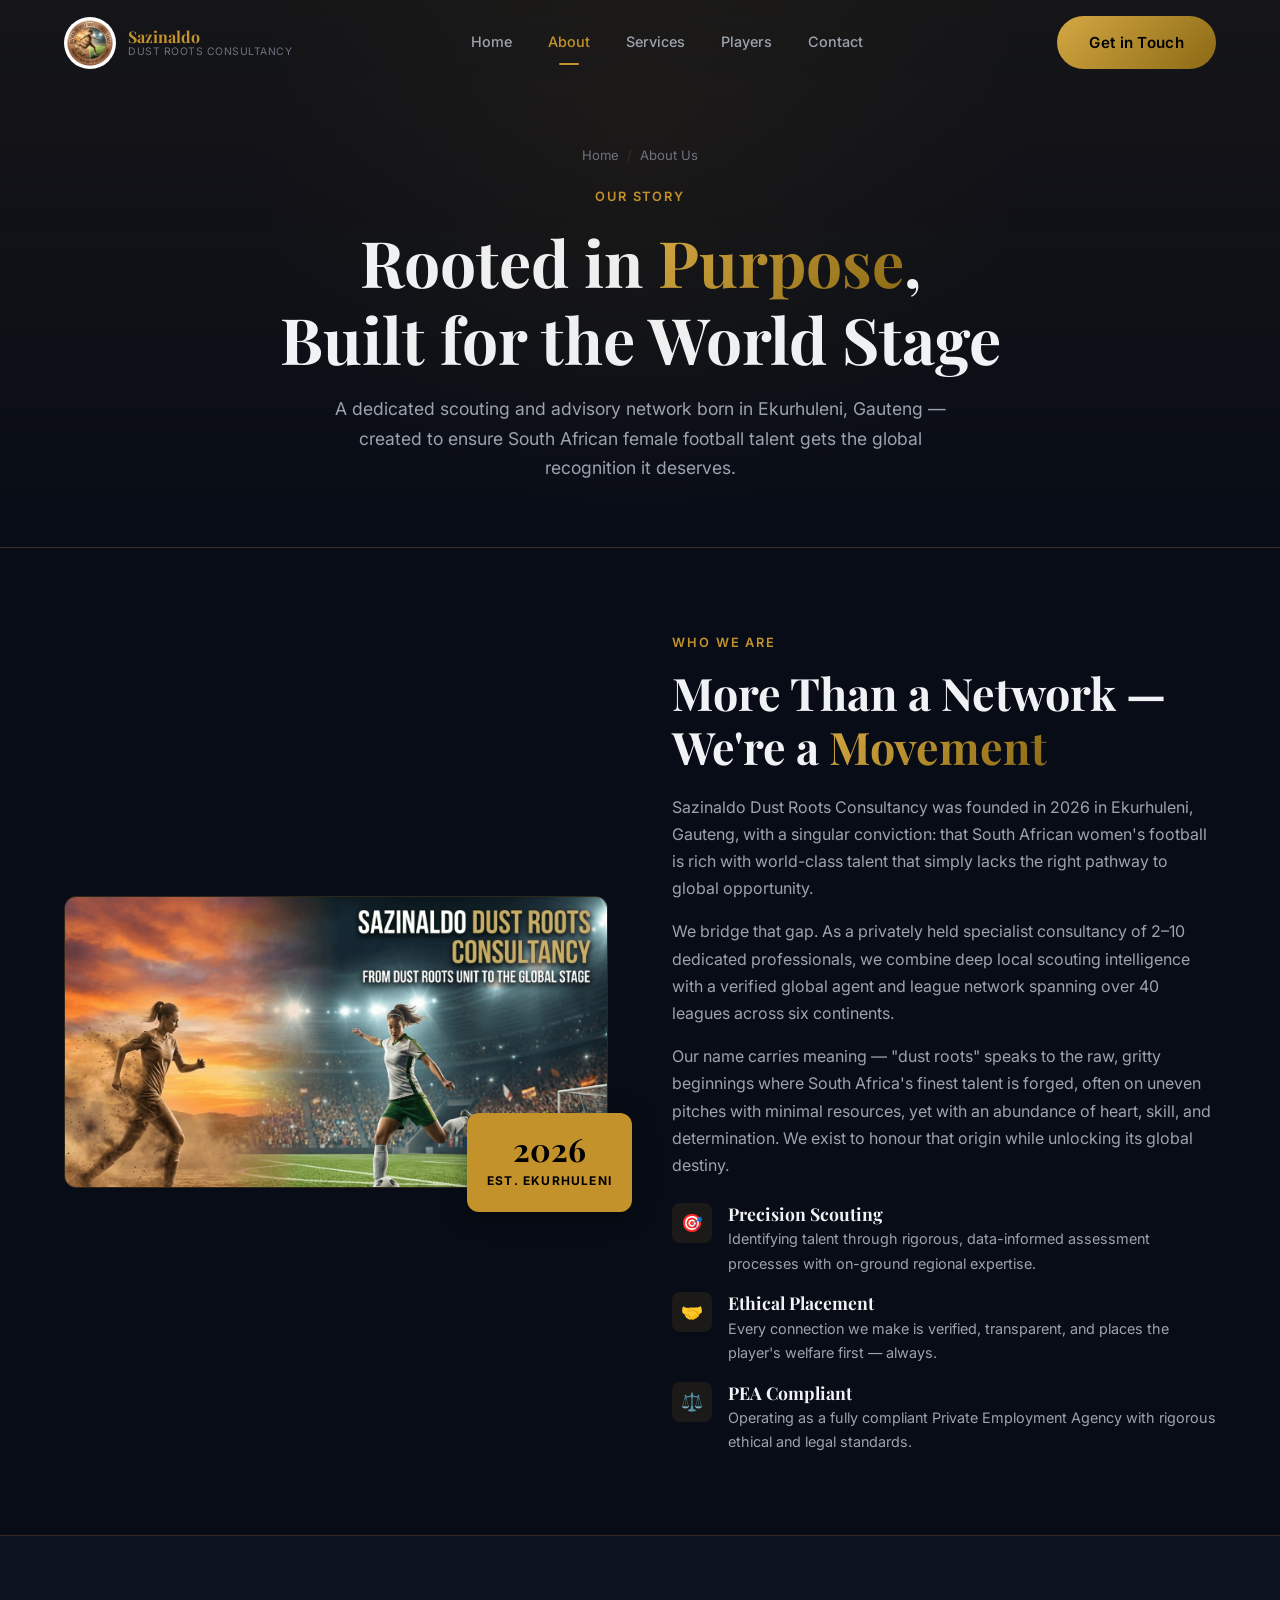
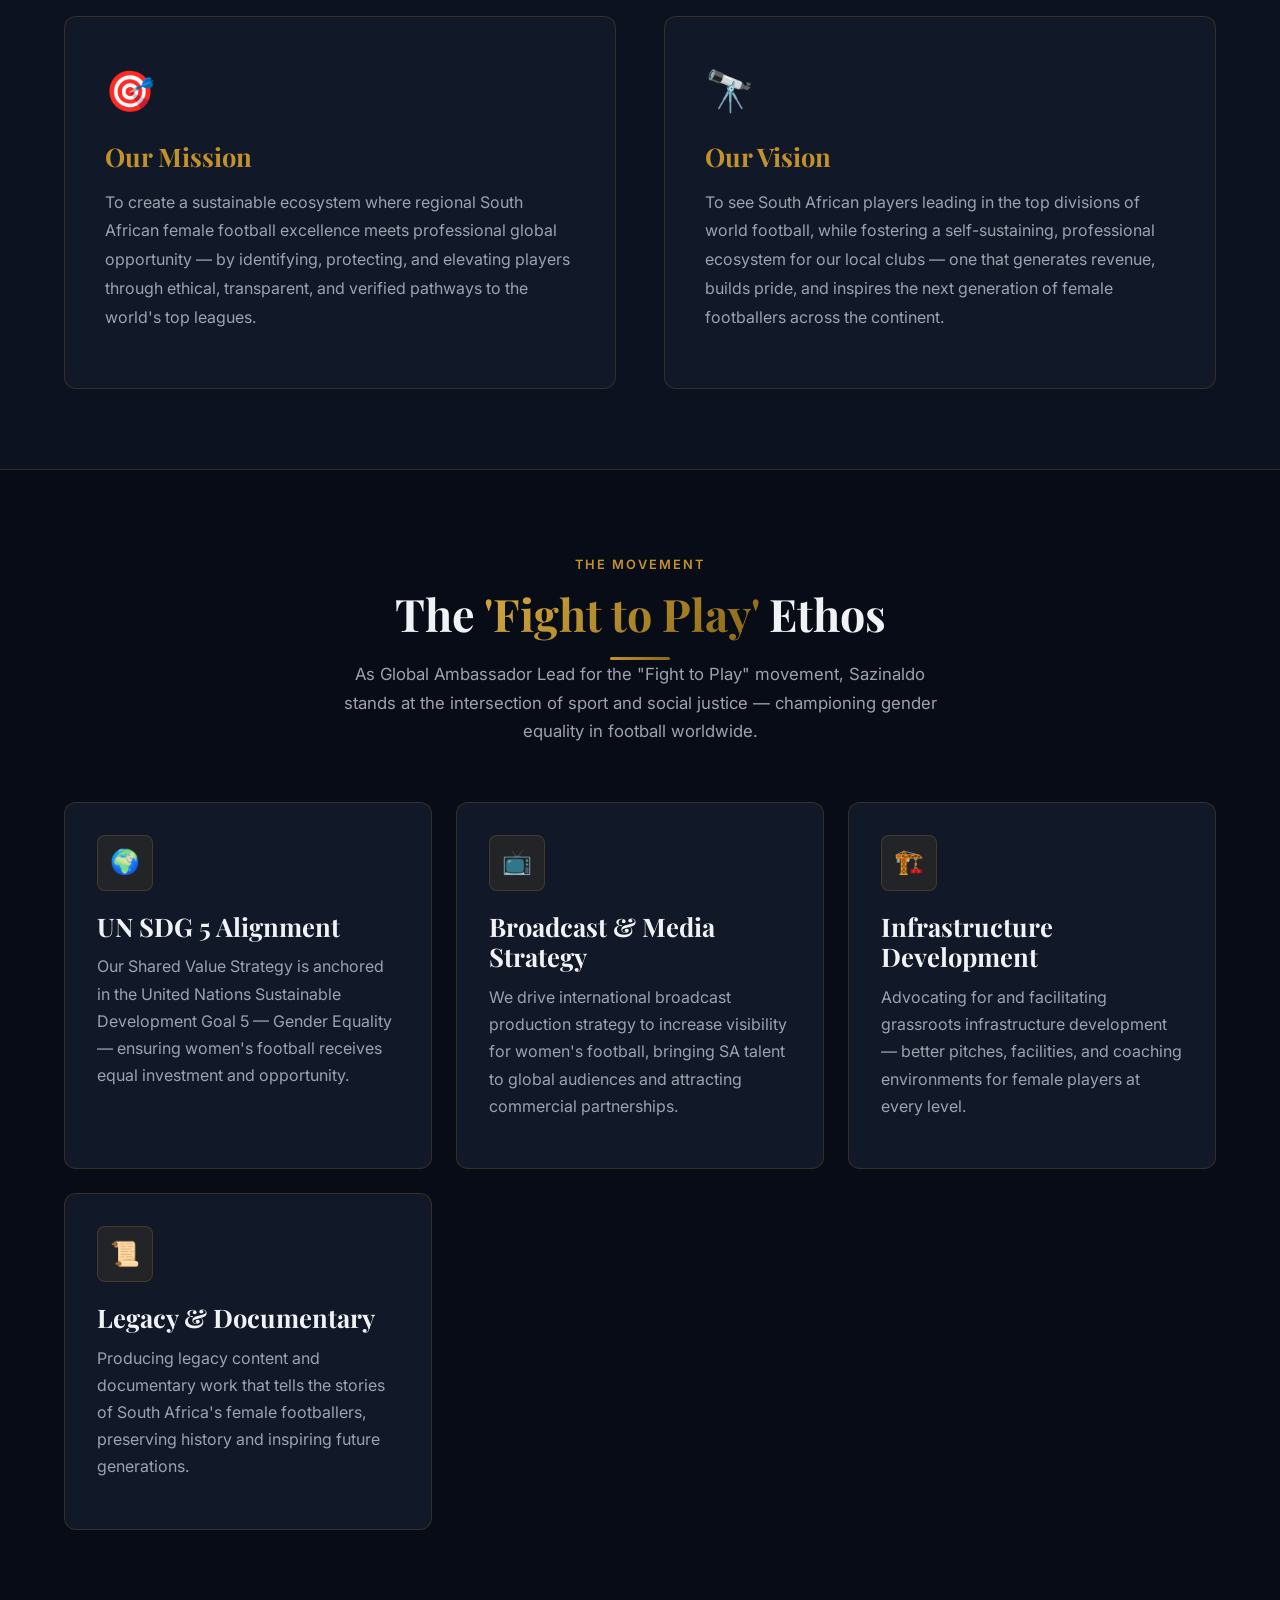
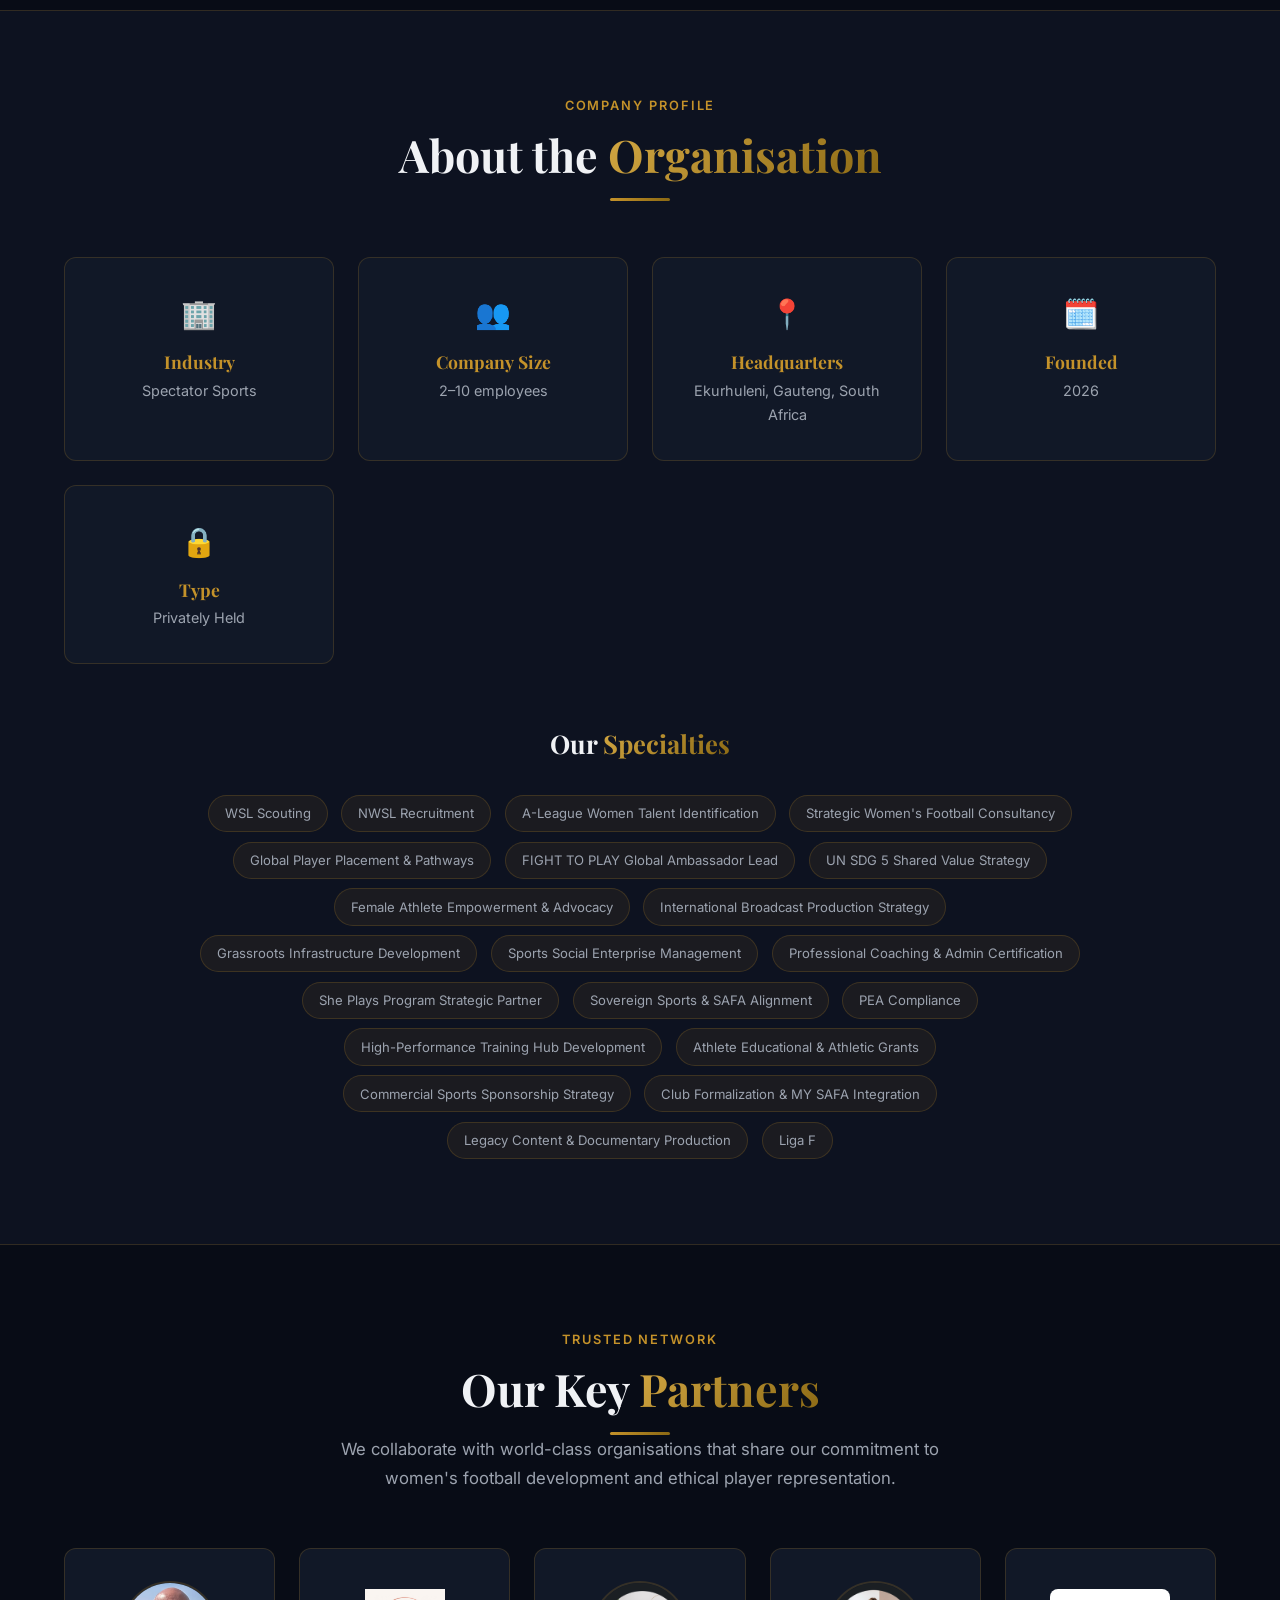
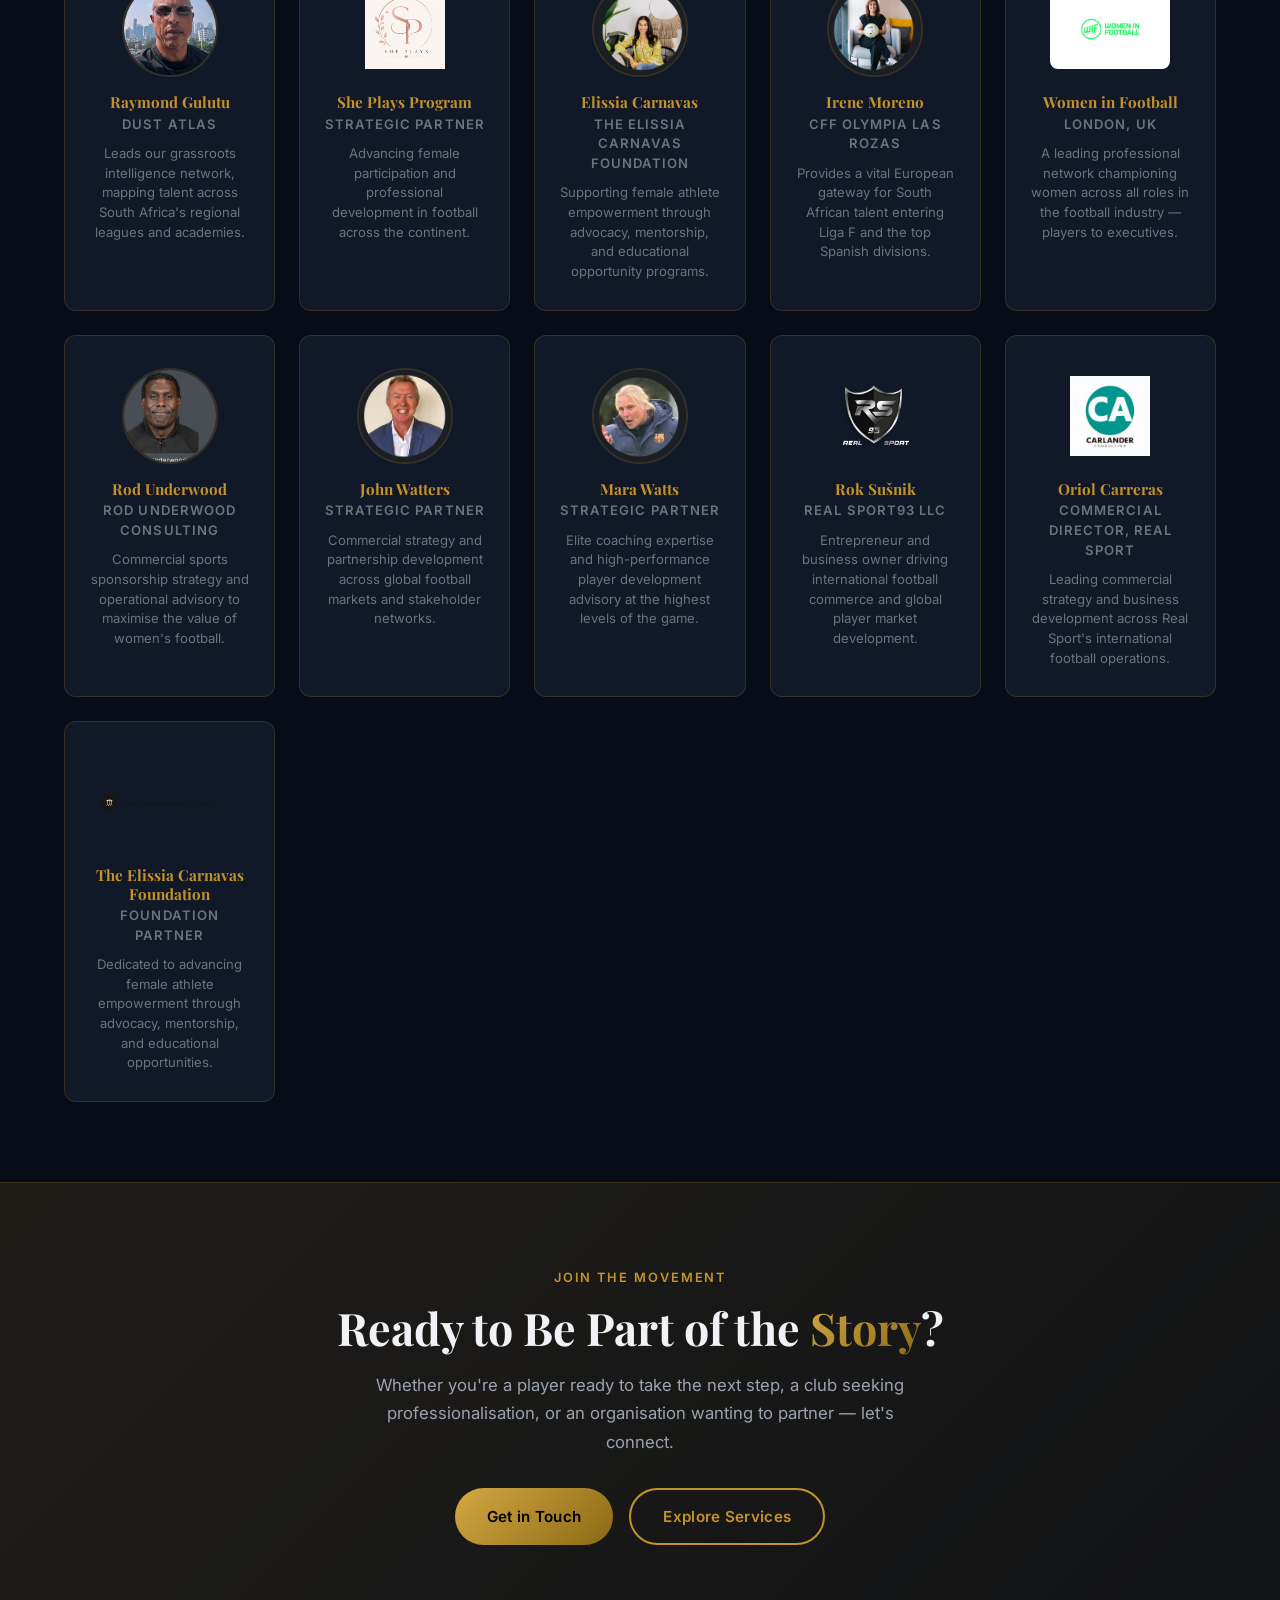
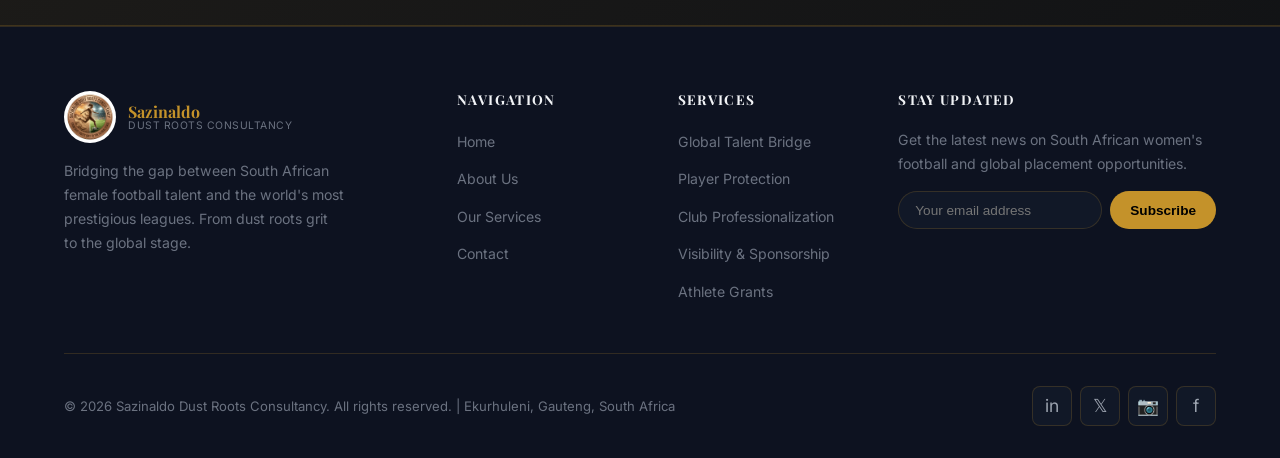
==== commit 485775e1: "Use Carlander Consulting logo for Oriol Carreras partner card Co-Authored-By: Claude Sonnet 4.6 <nor" ====
--- a/about.html
+++ b/about.html
@@ -330,7 +330,7 @@
 
         <div class="partner-card fade-up fade-up-delay-1">
           <div class="partner-logo-wrap">
-            <img class="partner-logo" src="images/partners/Real Sport.png" alt="Real Sport" />
+            <img class="partner-logo" src="images/partners/carlander_consulting_logo.jpeg" alt="Carlander Consulting" />
           </div>
           <h4>Oriol Carreras</h4>
           <p class="partner-role">Commercial Director, Real Sport</p>
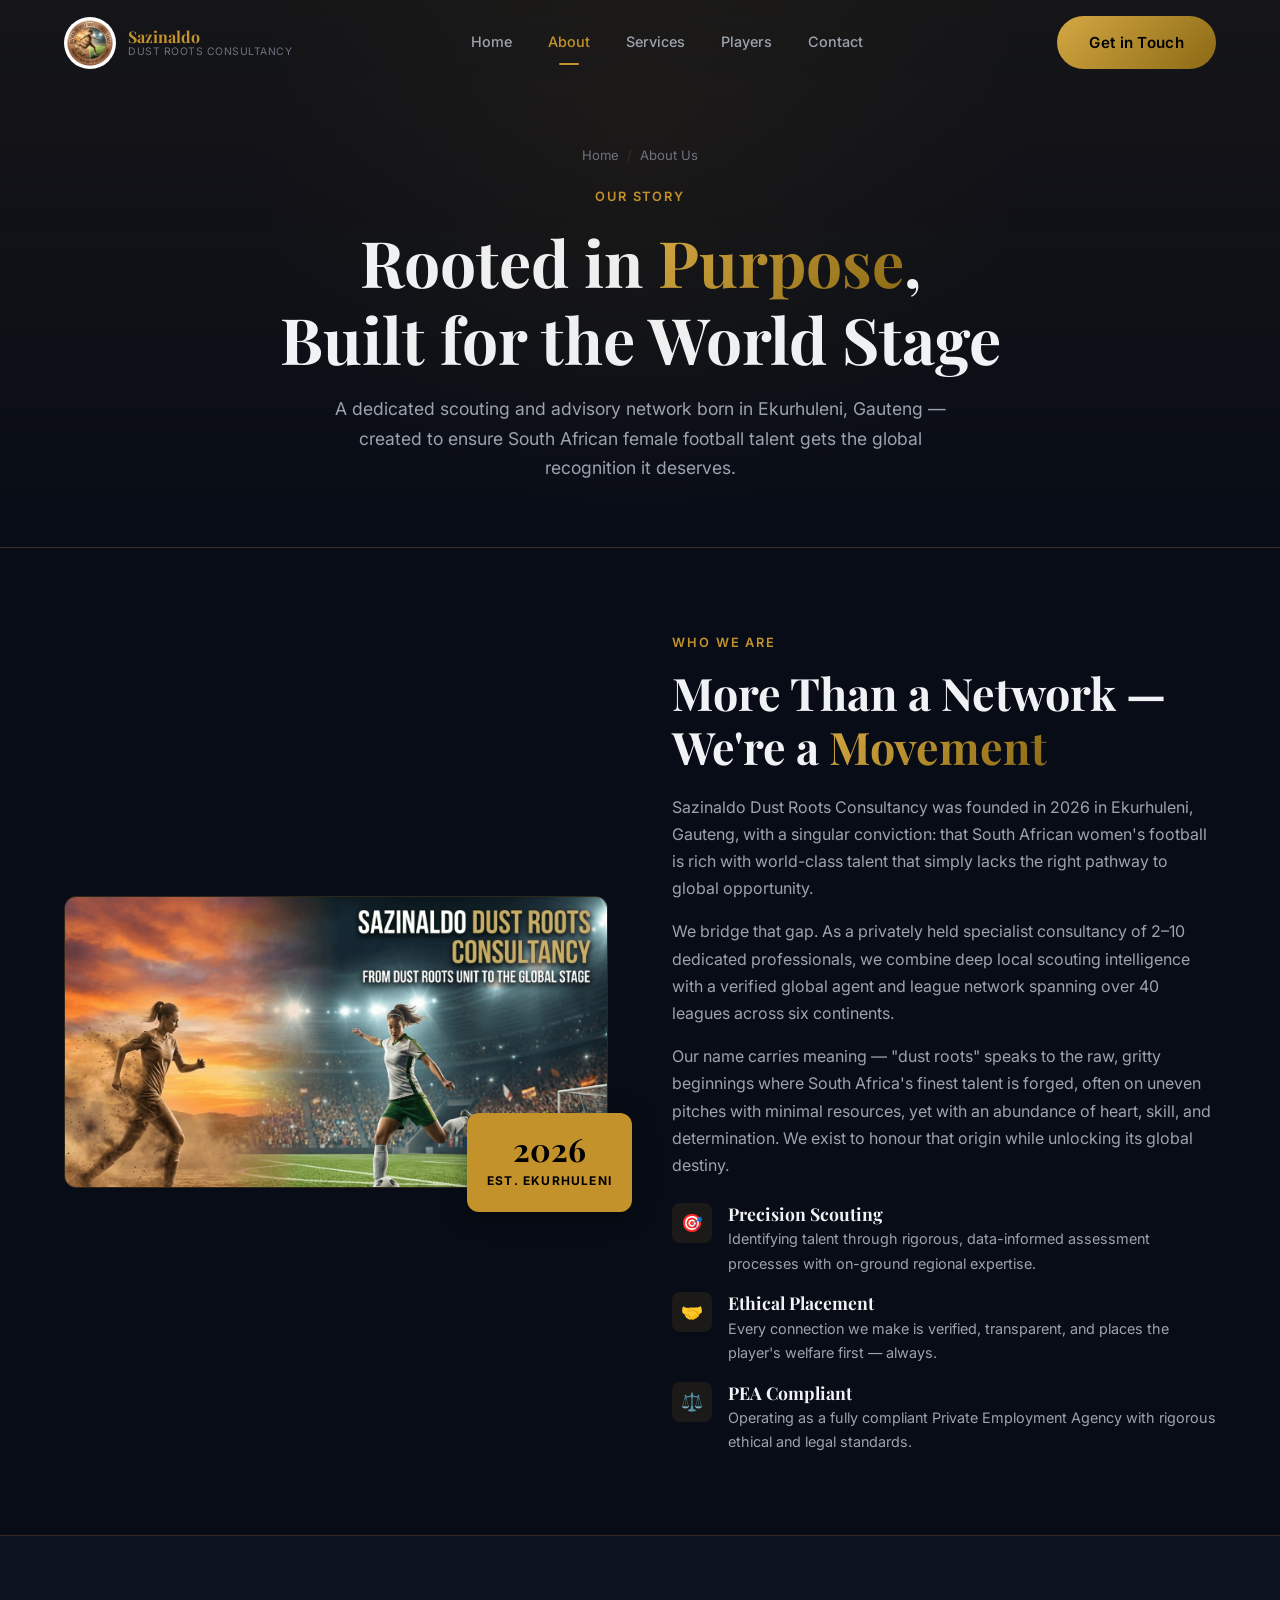
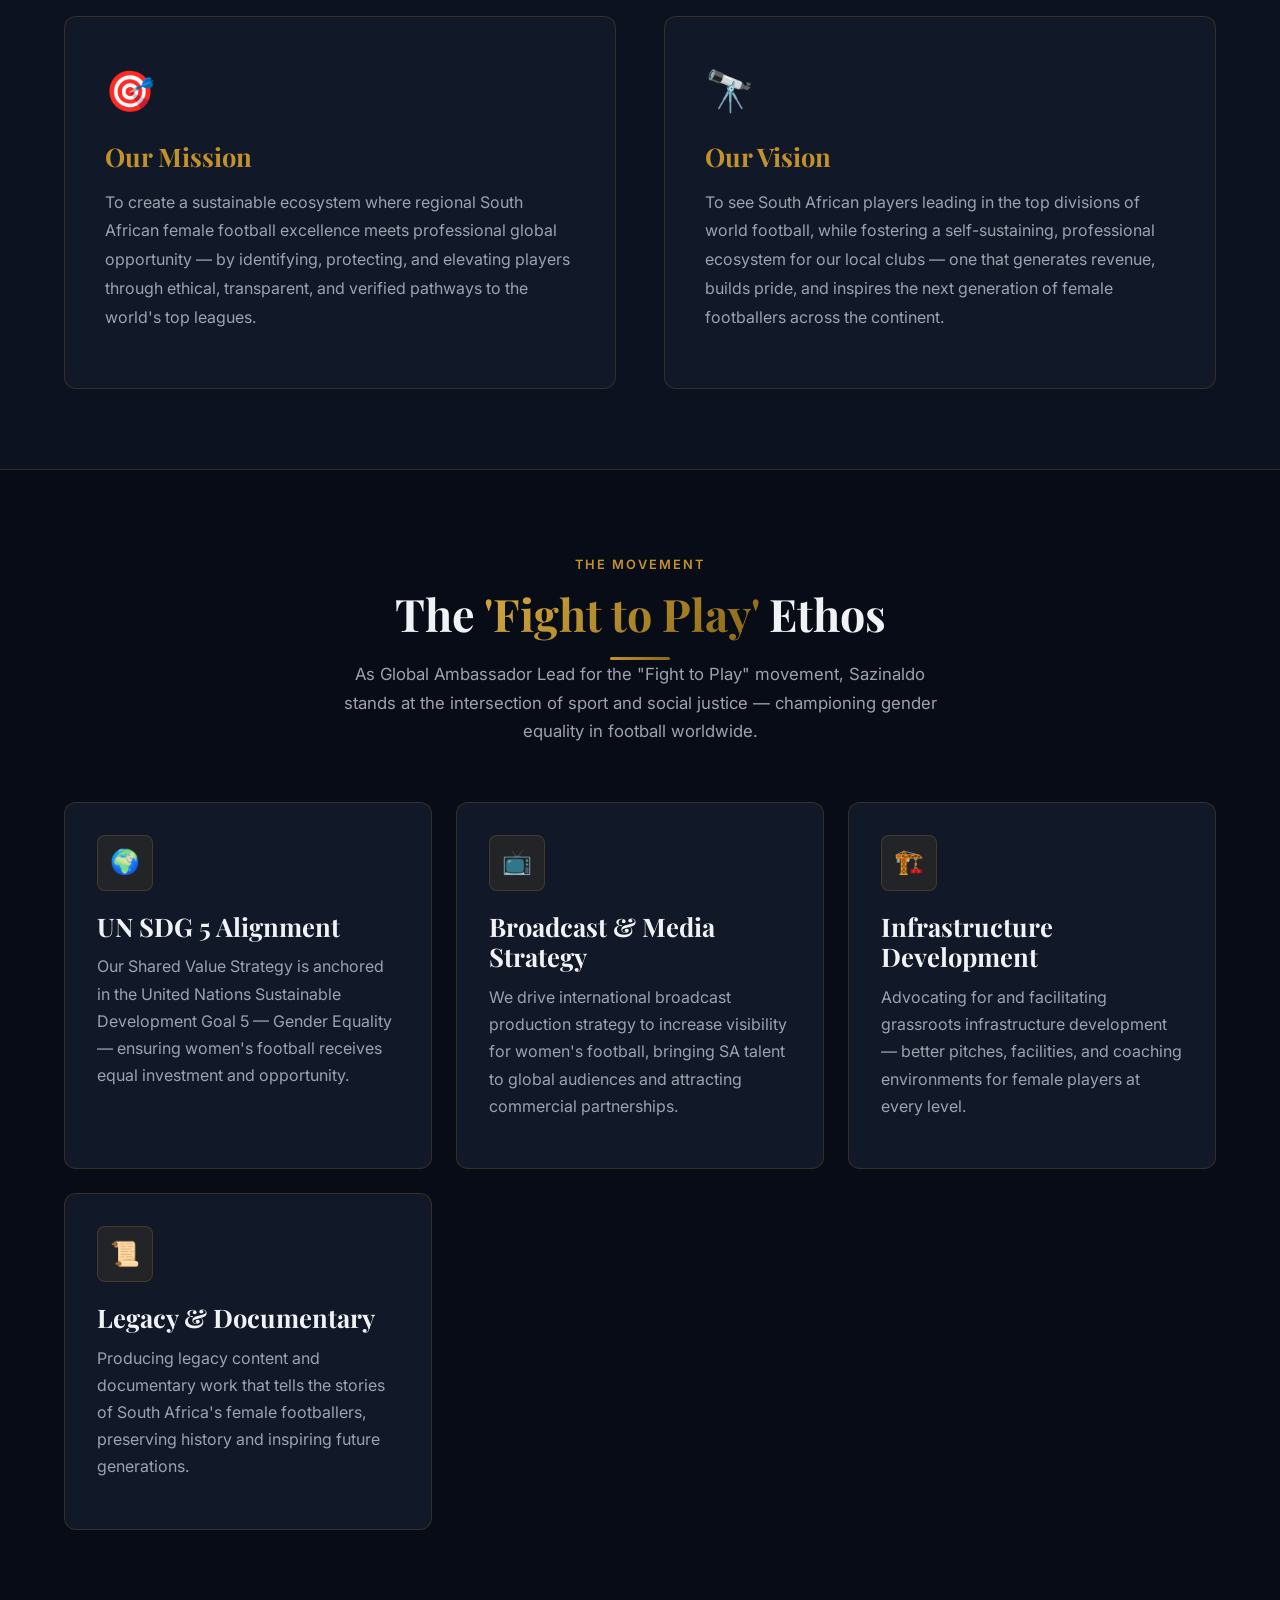
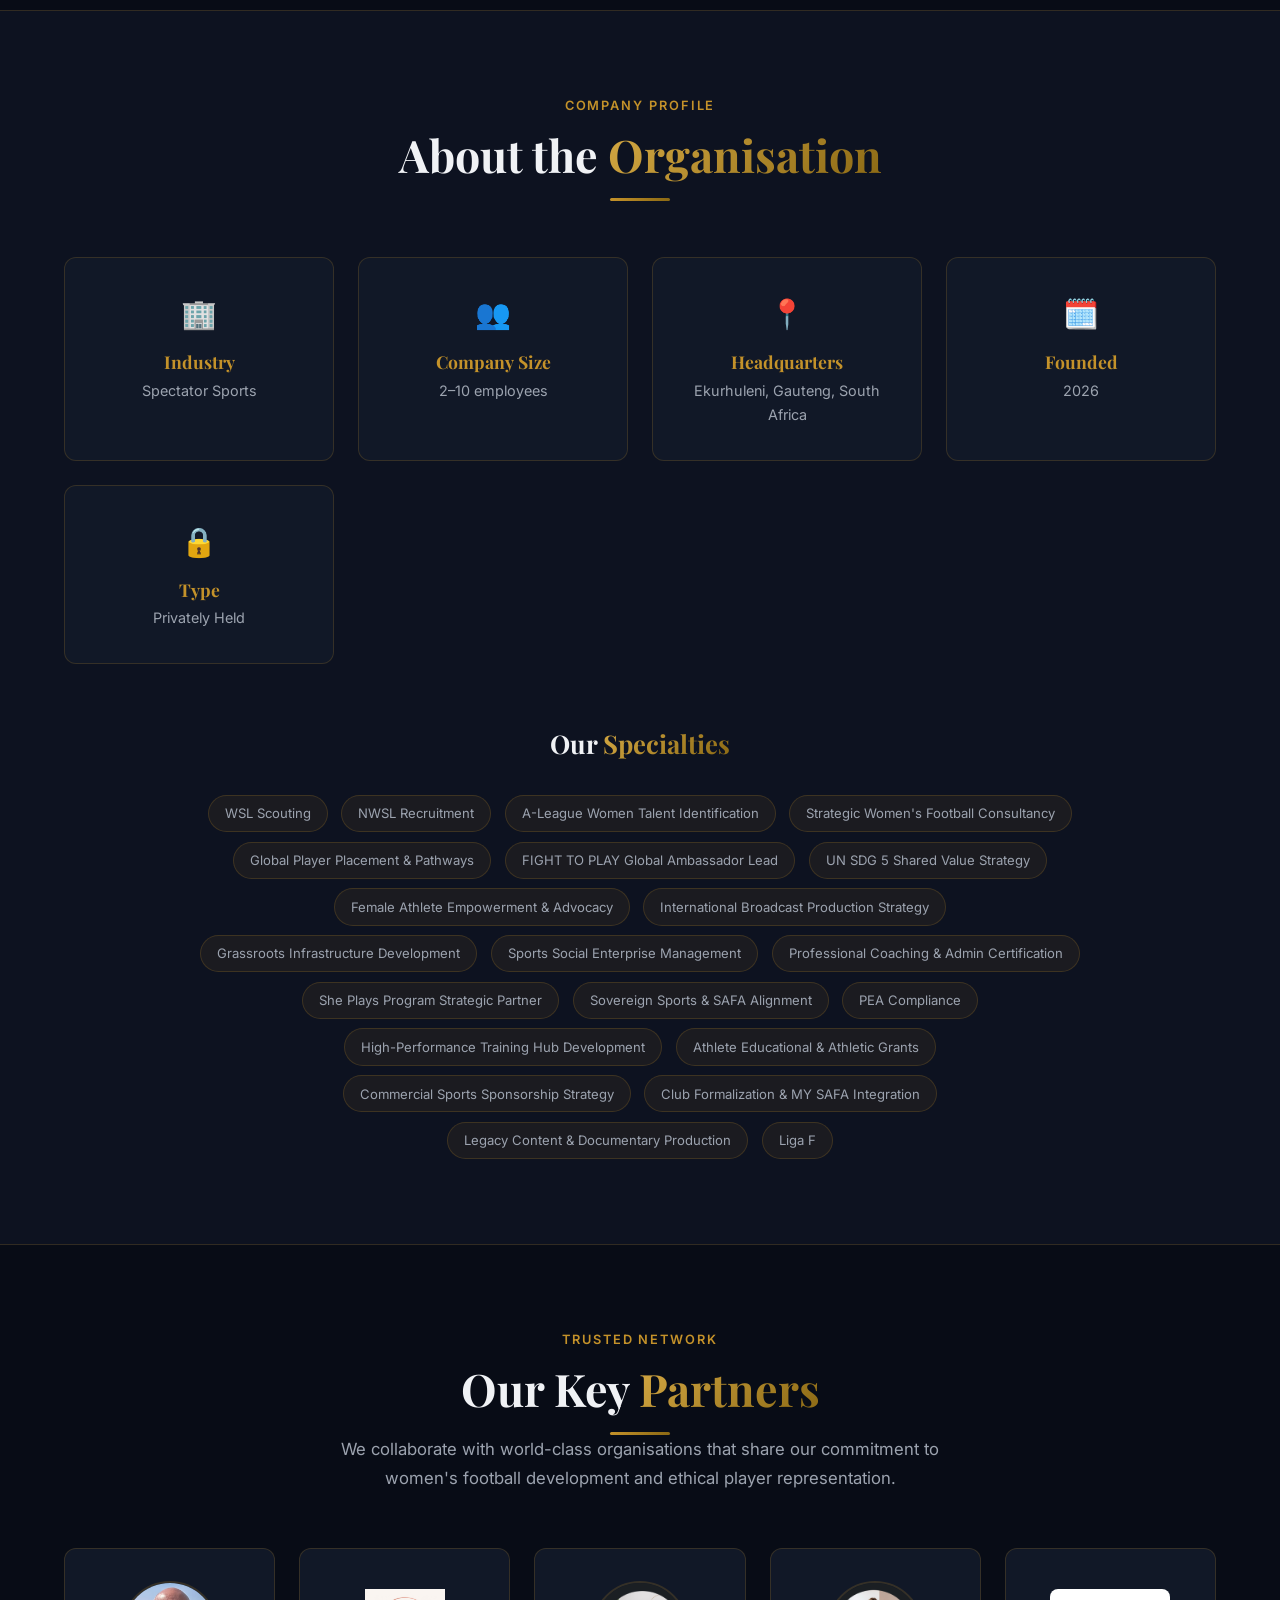
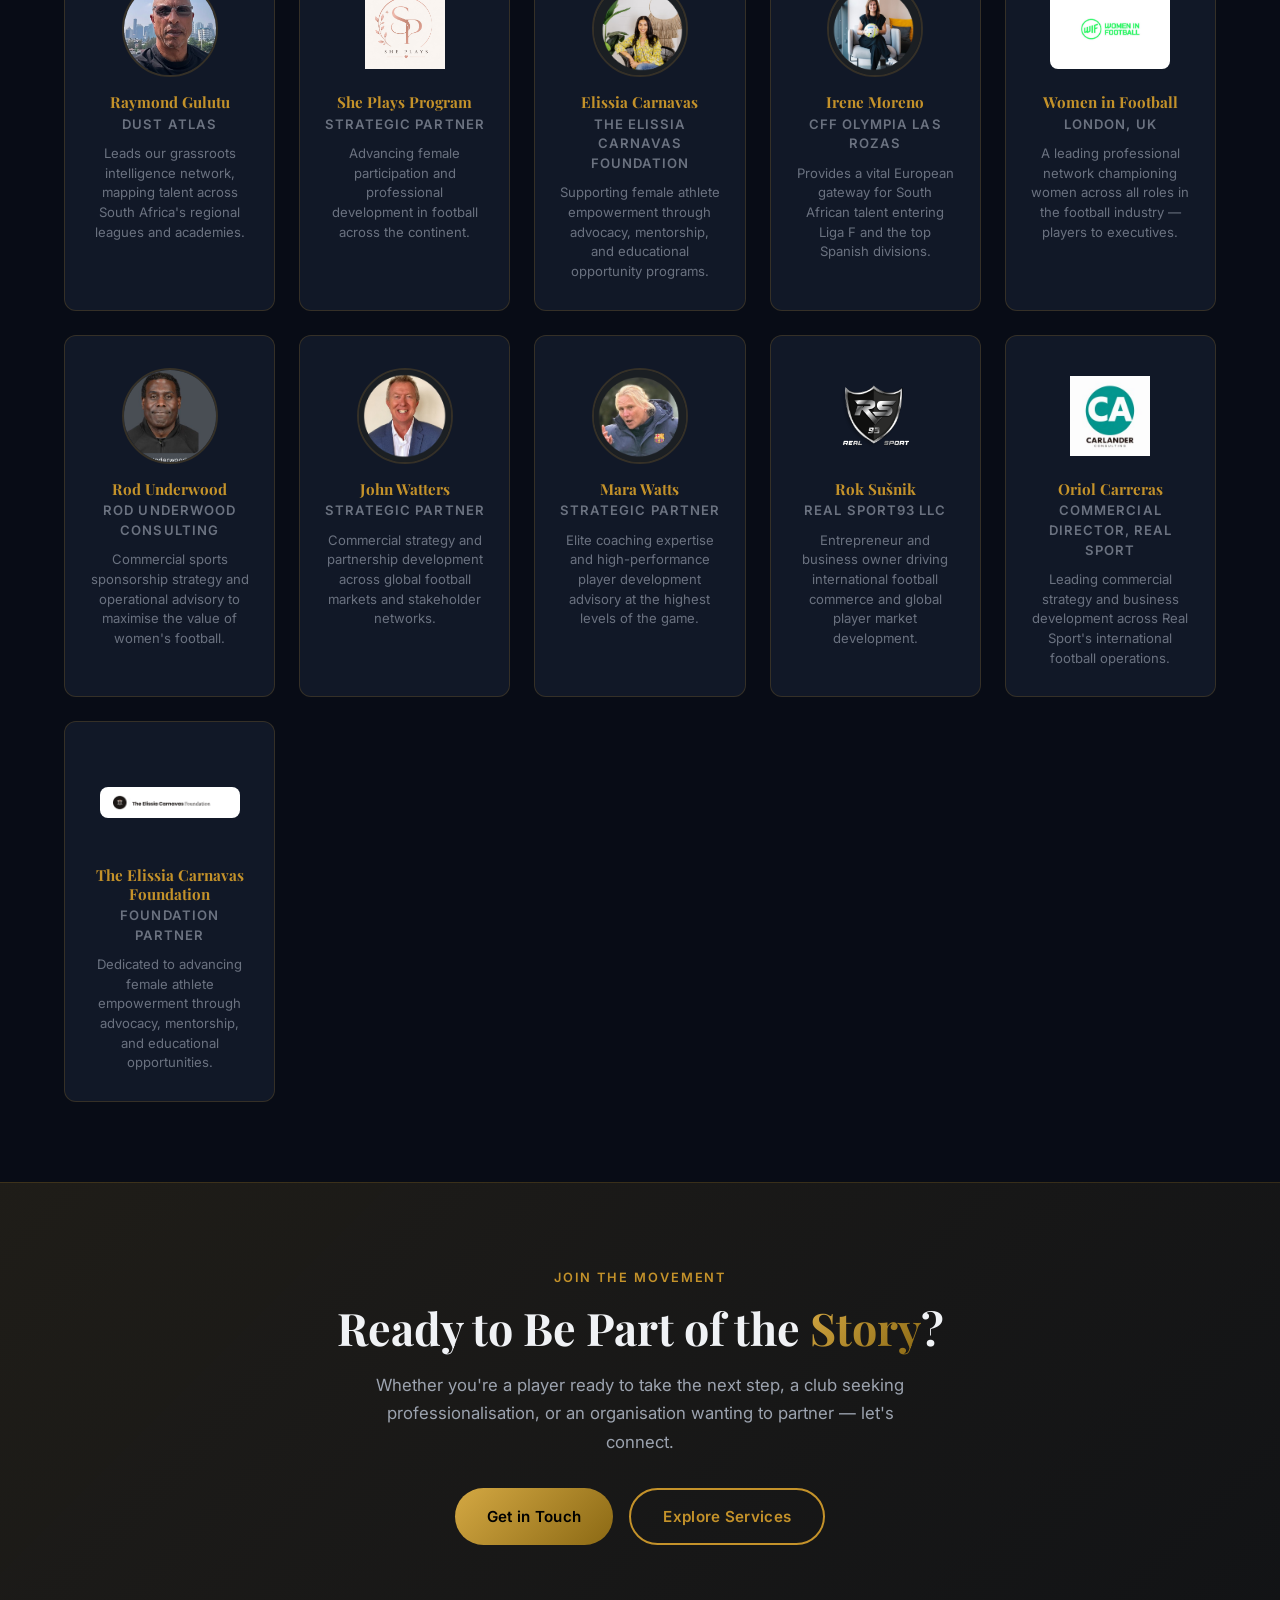
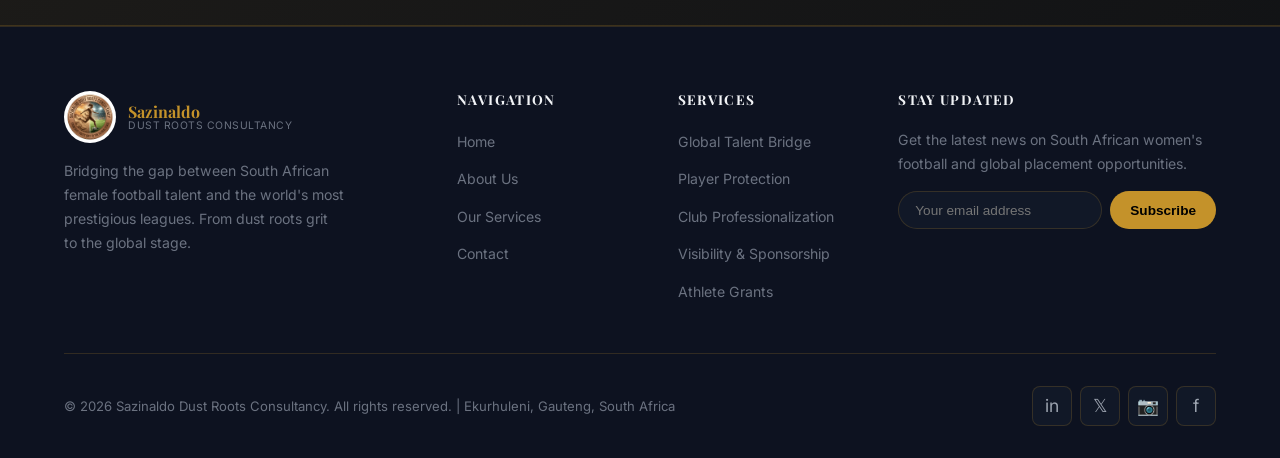
==== commit 91f3372a: "Add white background to Elissia Carnavas Foundation logo Co-Authored-By: Claude Sonnet 4.6 <noreply@" ====
--- a/about.html
+++ b/about.html
@@ -339,7 +339,7 @@
 
         <div class="partner-card fade-up fade-up-delay-2">
           <div class="partner-logo-wrap">
-            <img class="partner-logo" src="images/partners/The Elissia Carnavas Foundation.webp" alt="The Elissia Carnavas Foundation" />
+            <img class="partner-logo logo-light-bg" src="images/partners/The Elissia Carnavas Foundation.webp" alt="The Elissia Carnavas Foundation" />
           </div>
           <h4>The Elissia Carnavas Foundation</h4>
           <p class="partner-role">Foundation Partner</p>
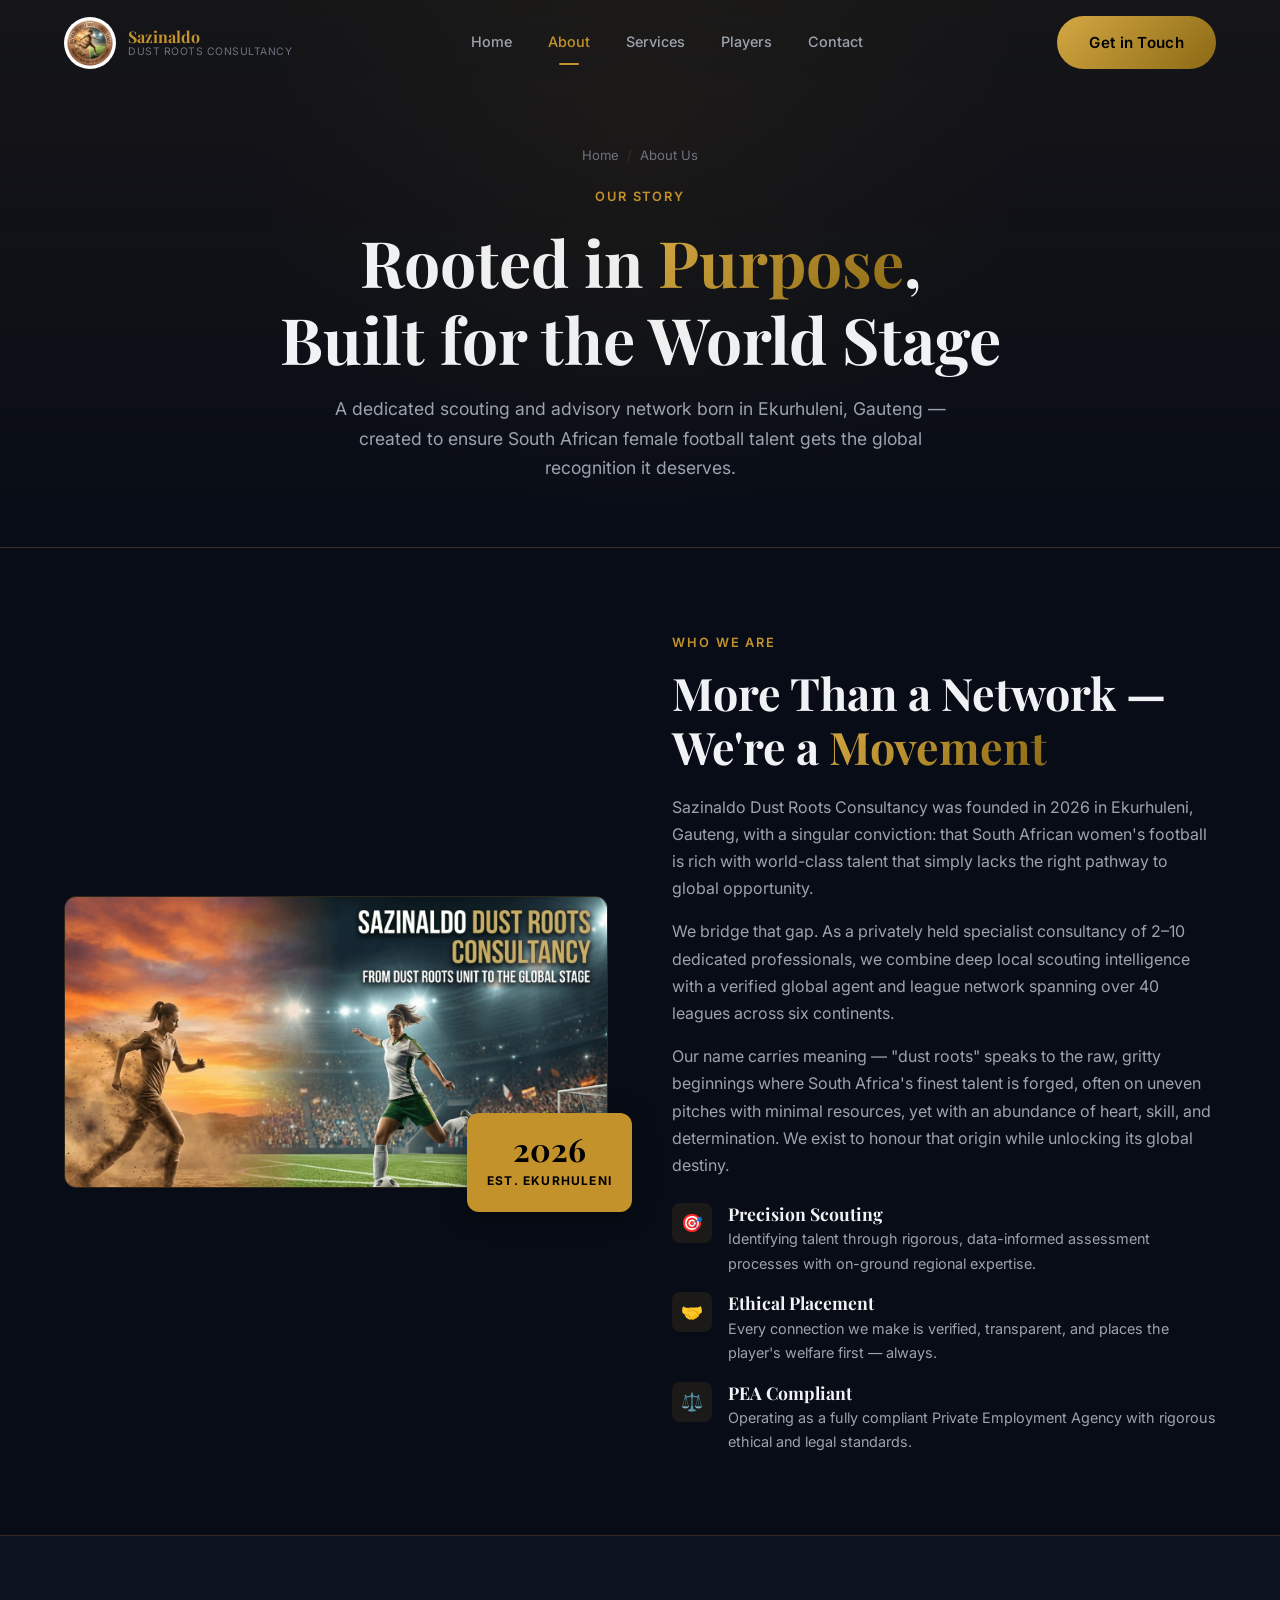
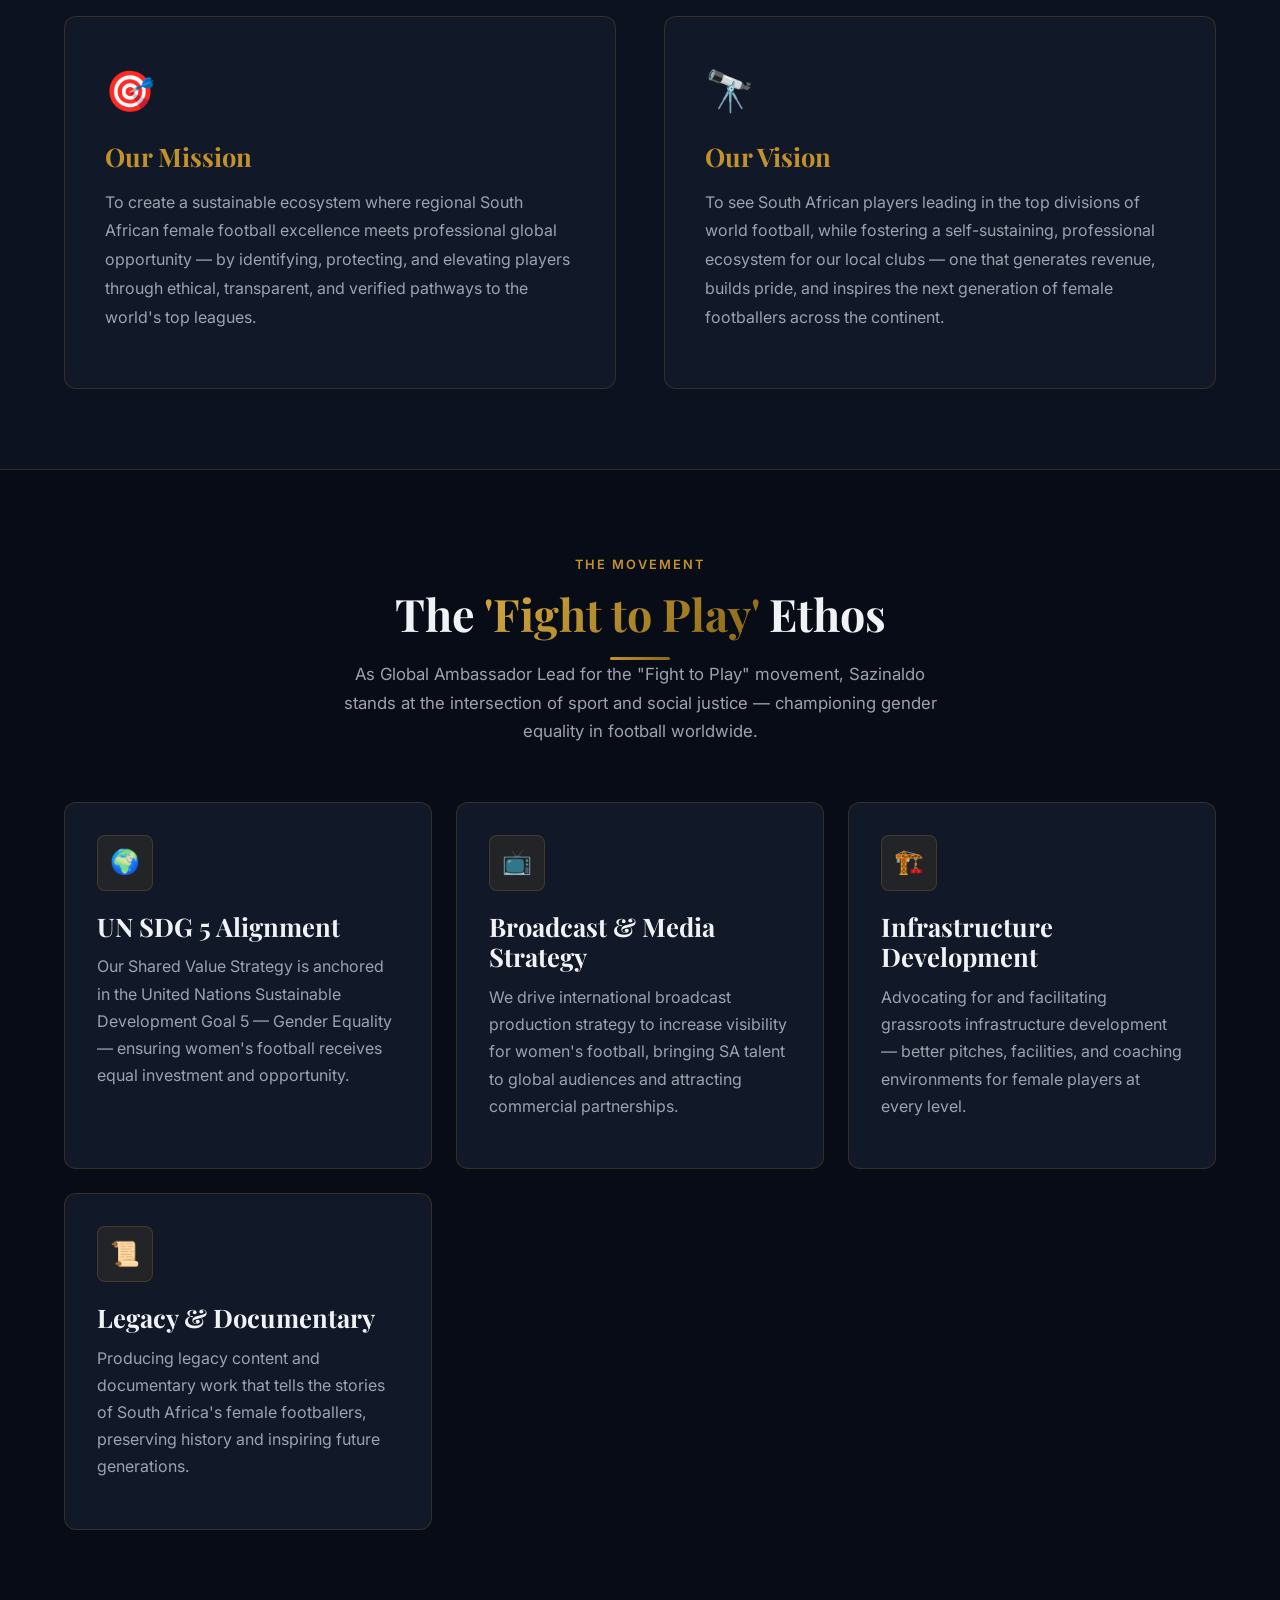
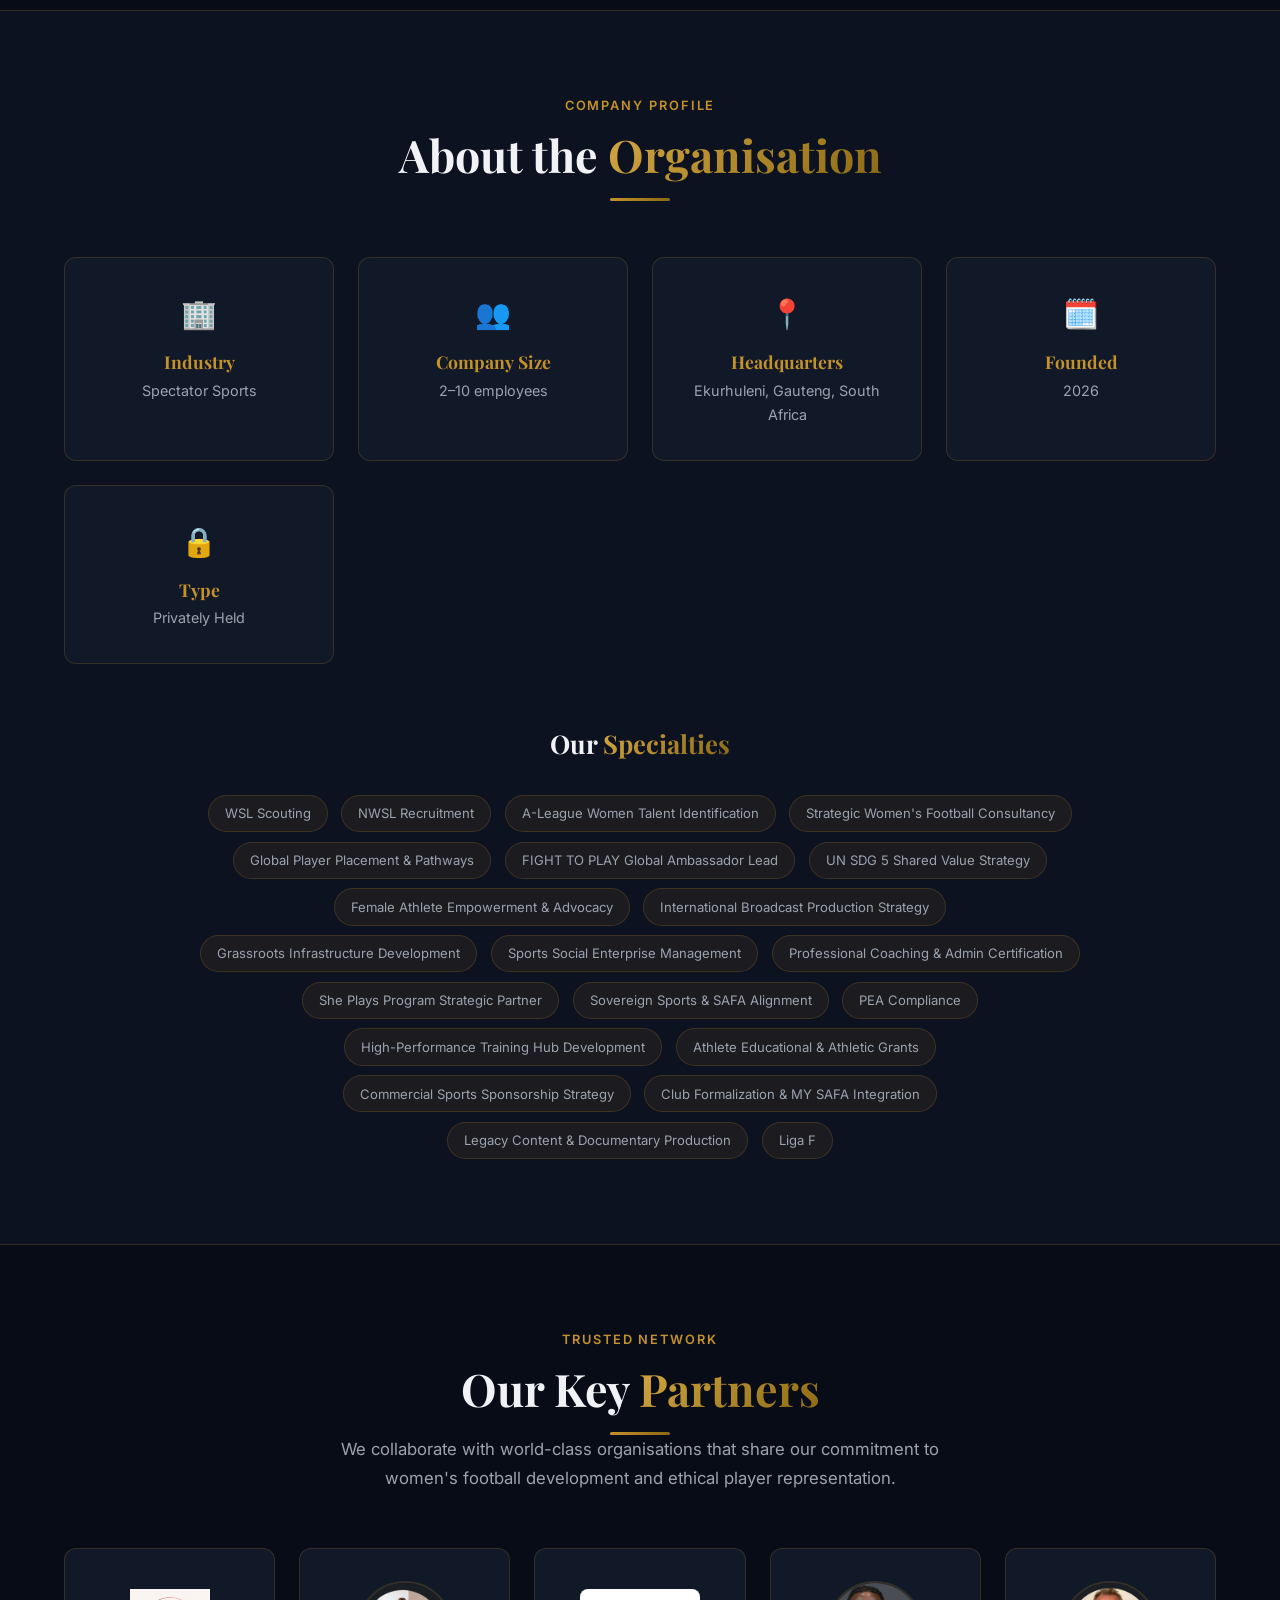
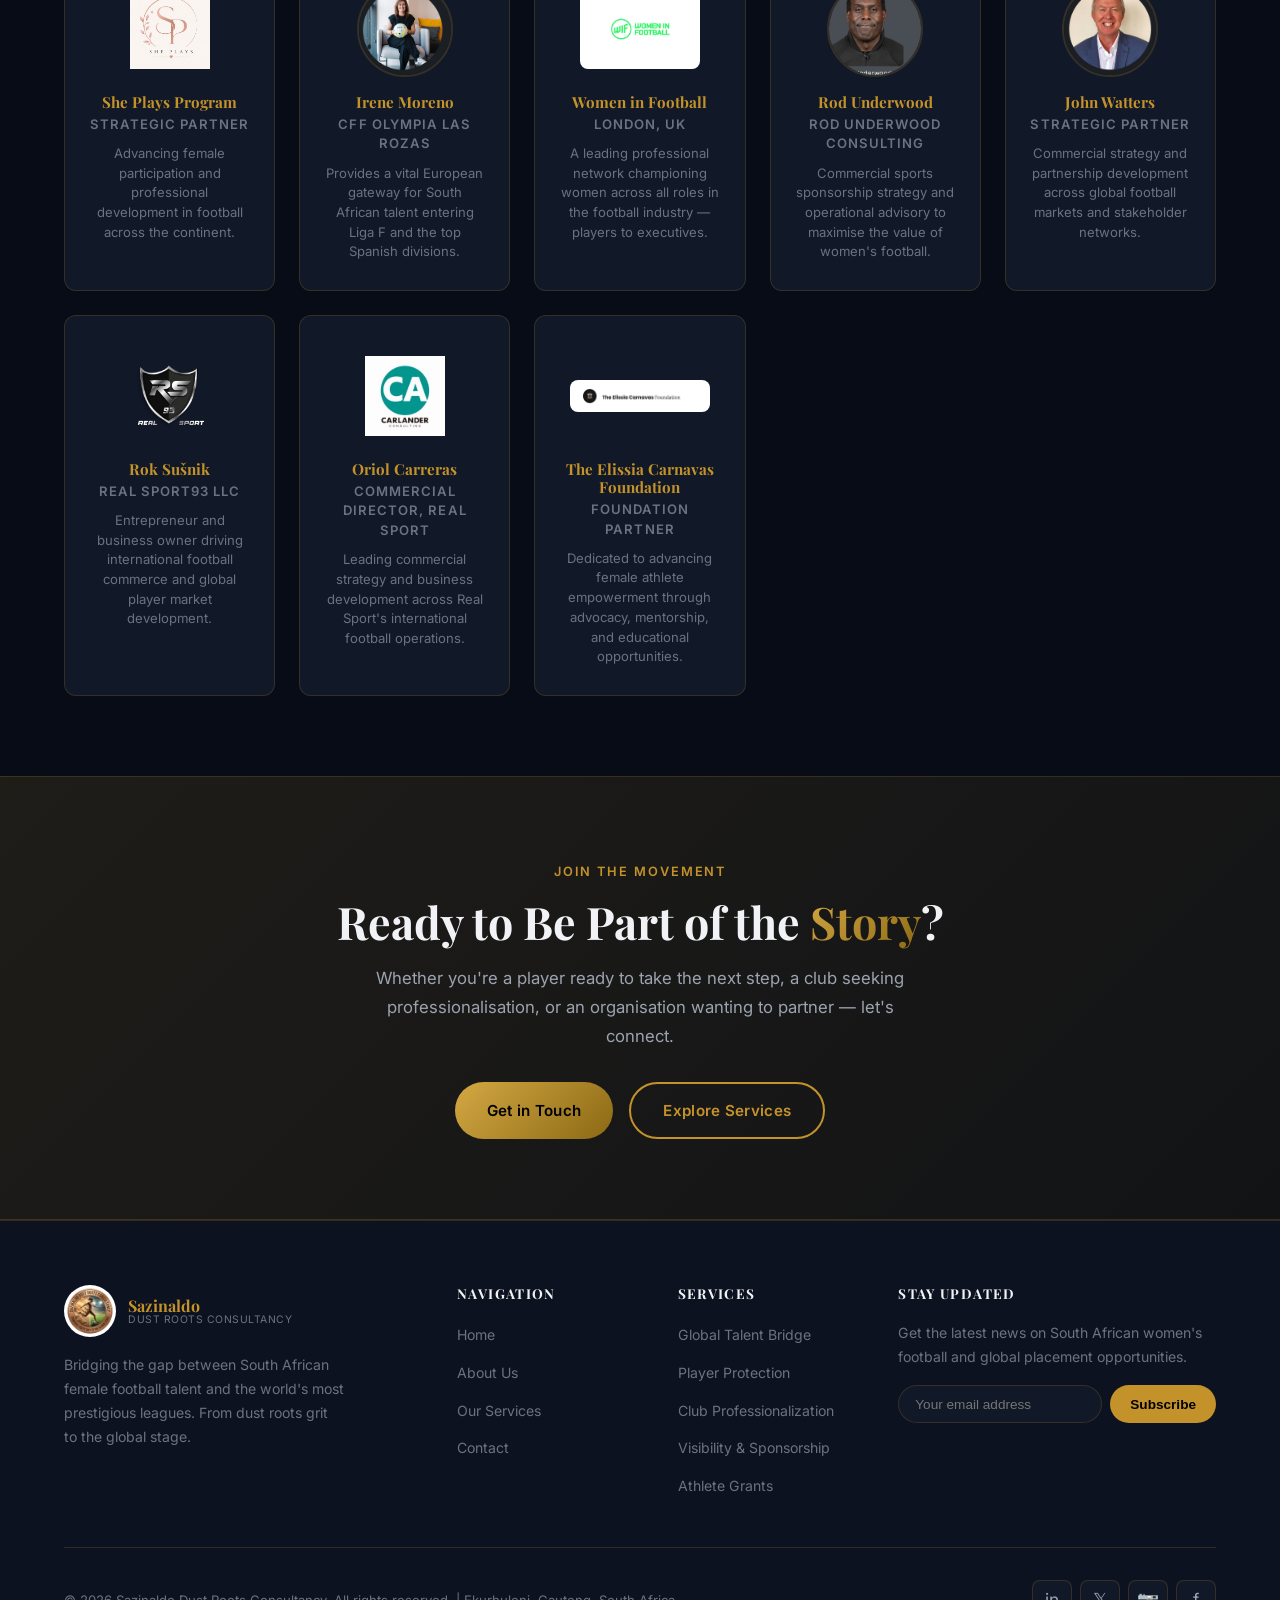
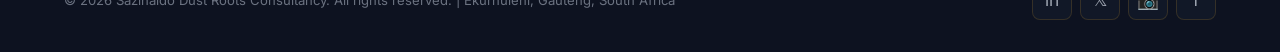
==== commit 714e4a81: "Remove Raymond Gulutu, Mara Watts, and duplicate Elissia Carnavas cards Keeps single Elissia Carnava" ====
--- a/about.html
+++ b/about.html
@@ -259,12 +259,6 @@
       </div>
       <div class="partners-grid">
 
-        <div class="partner-card fade-up fade-up-delay-1">
-          <img class="partner-photo" src="images/partners/RAYMOND GULUTU.png" alt="Raymond Gulutu" />
-          <h4>Raymond Gulutu</h4>
-          <p class="partner-role">Dust Atlas</p>
-          <p>Leads our grassroots intelligence network, mapping talent across South Africa's regional leagues and academies.</p>
-        </div>
 
         <div class="partner-card fade-up fade-up-delay-2">
           <div class="partner-logo-wrap">
@@ -275,12 +269,6 @@
           <p>Advancing female participation and professional development in football across the continent.</p>
         </div>
 
-        <div class="partner-card fade-up fade-up-delay-3">
-          <img class="partner-photo" src="images/partners/Elissia Carnavas Partner.png" alt="Elissia Carnavas" />
-          <h4>Elissia Carnavas</h4>
-          <p class="partner-role">The Elissia Carnavas Foundation</p>
-          <p>Supporting female athlete empowerment through advocacy, mentorship, and educational opportunity programs.</p>
-        </div>
 
         <div class="partner-card fade-up fade-up-delay-1">
           <img class="partner-photo" src="images/partners/Irene Moreno Partner.png" alt="Irene Moreno" />
@@ -312,12 +300,6 @@
           <p>Commercial strategy and partnership development across global football markets and stakeholder networks.</p>
         </div>
 
-        <div class="partner-card fade-up fade-up-delay-2">
-          <img class="partner-photo" src="images/partners/Mara Watts Partner.png" alt="Mara Watts" />
-          <h4>Mara Watts</h4>
-          <p class="partner-role">Strategic Partner</p>
-          <p>Elite coaching expertise and high-performance player development advisory at the highest levels of the game.</p>
-        </div>
 
         <div class="partner-card fade-up fade-up-delay-3">
           <div class="partner-logo-wrap">
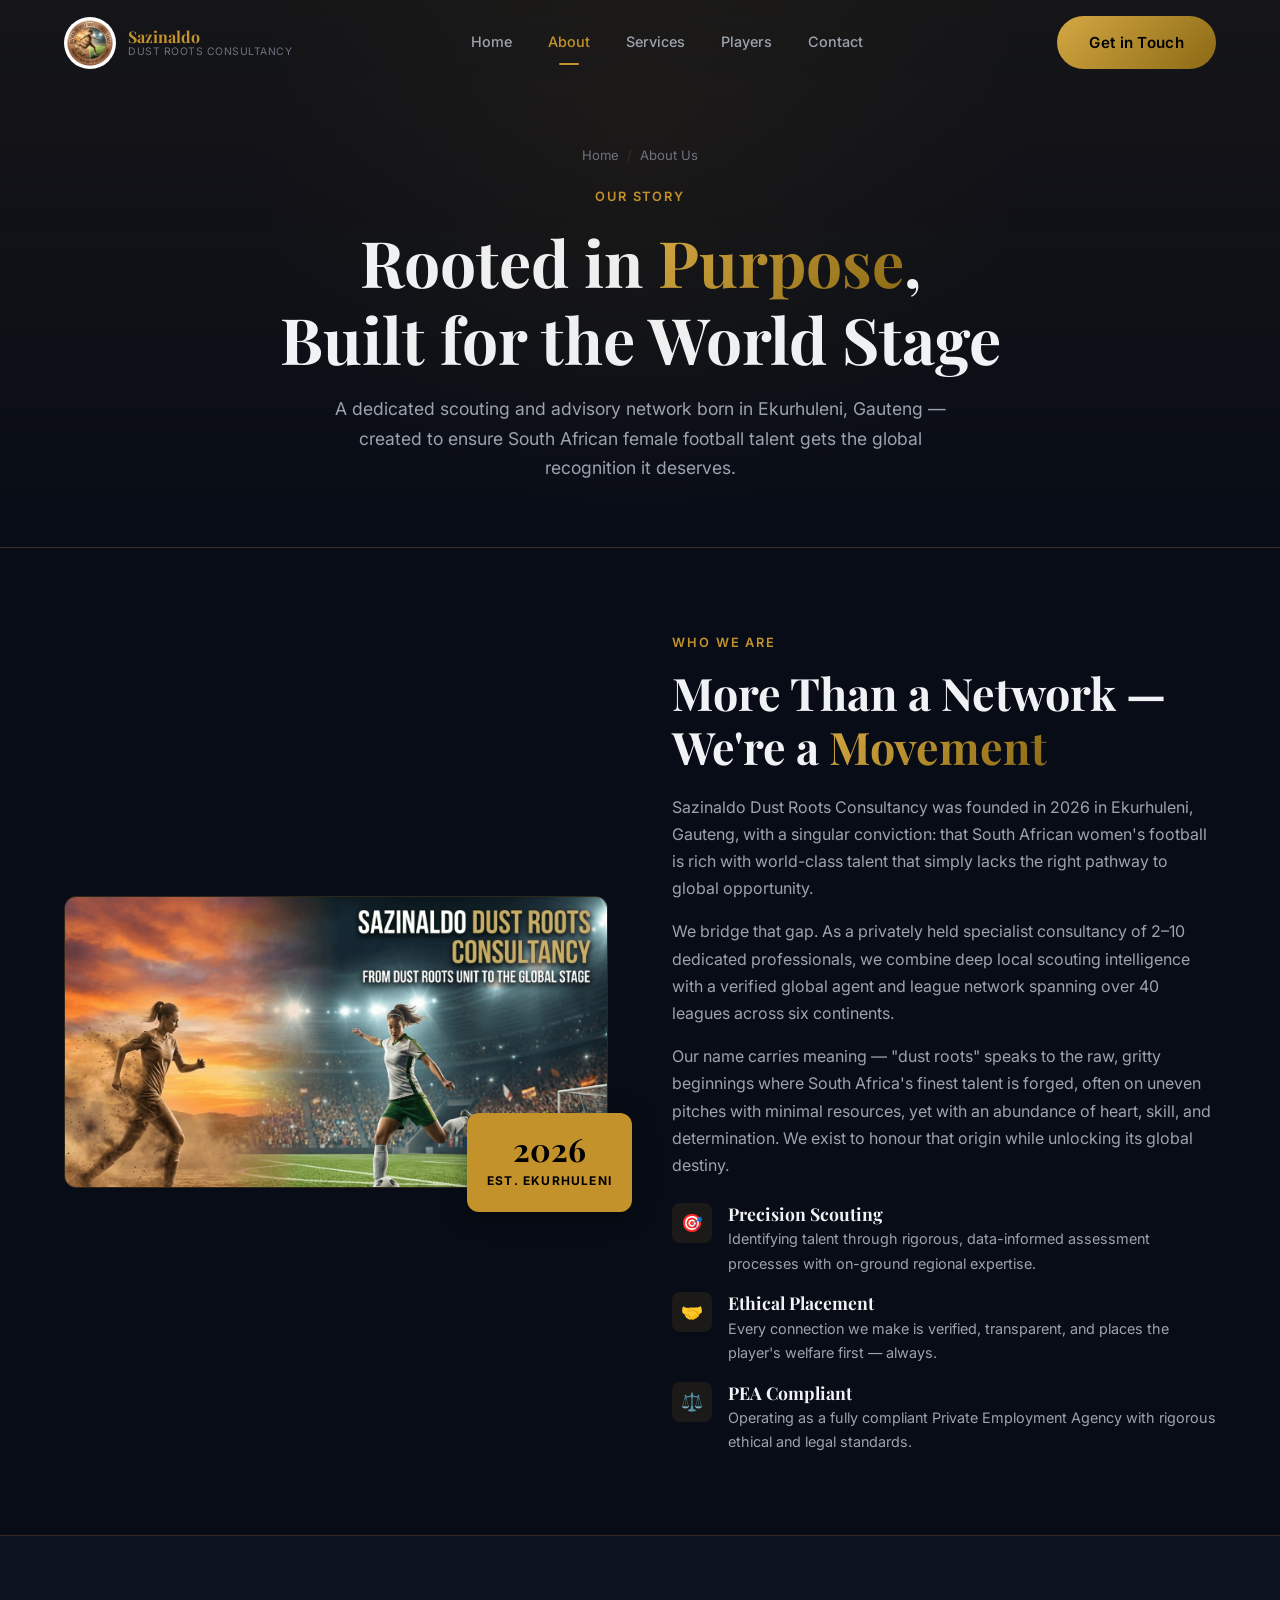
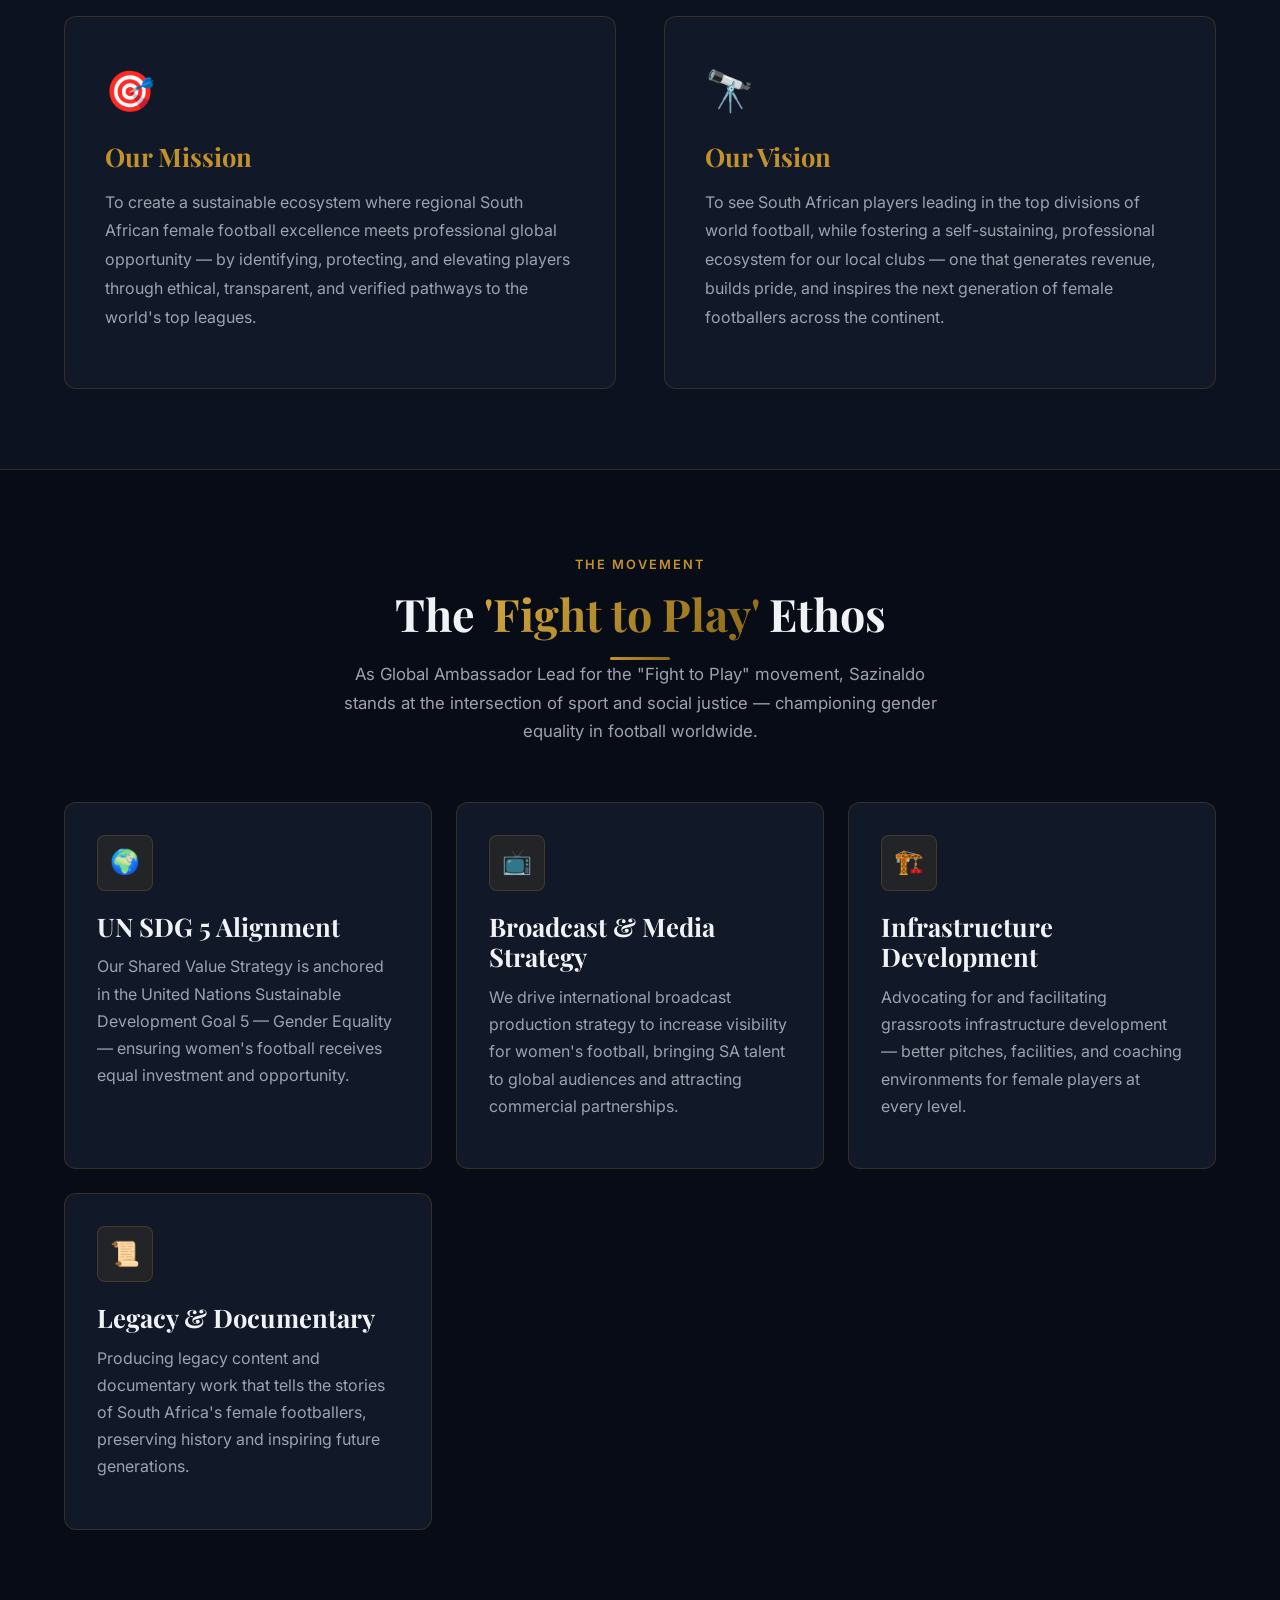
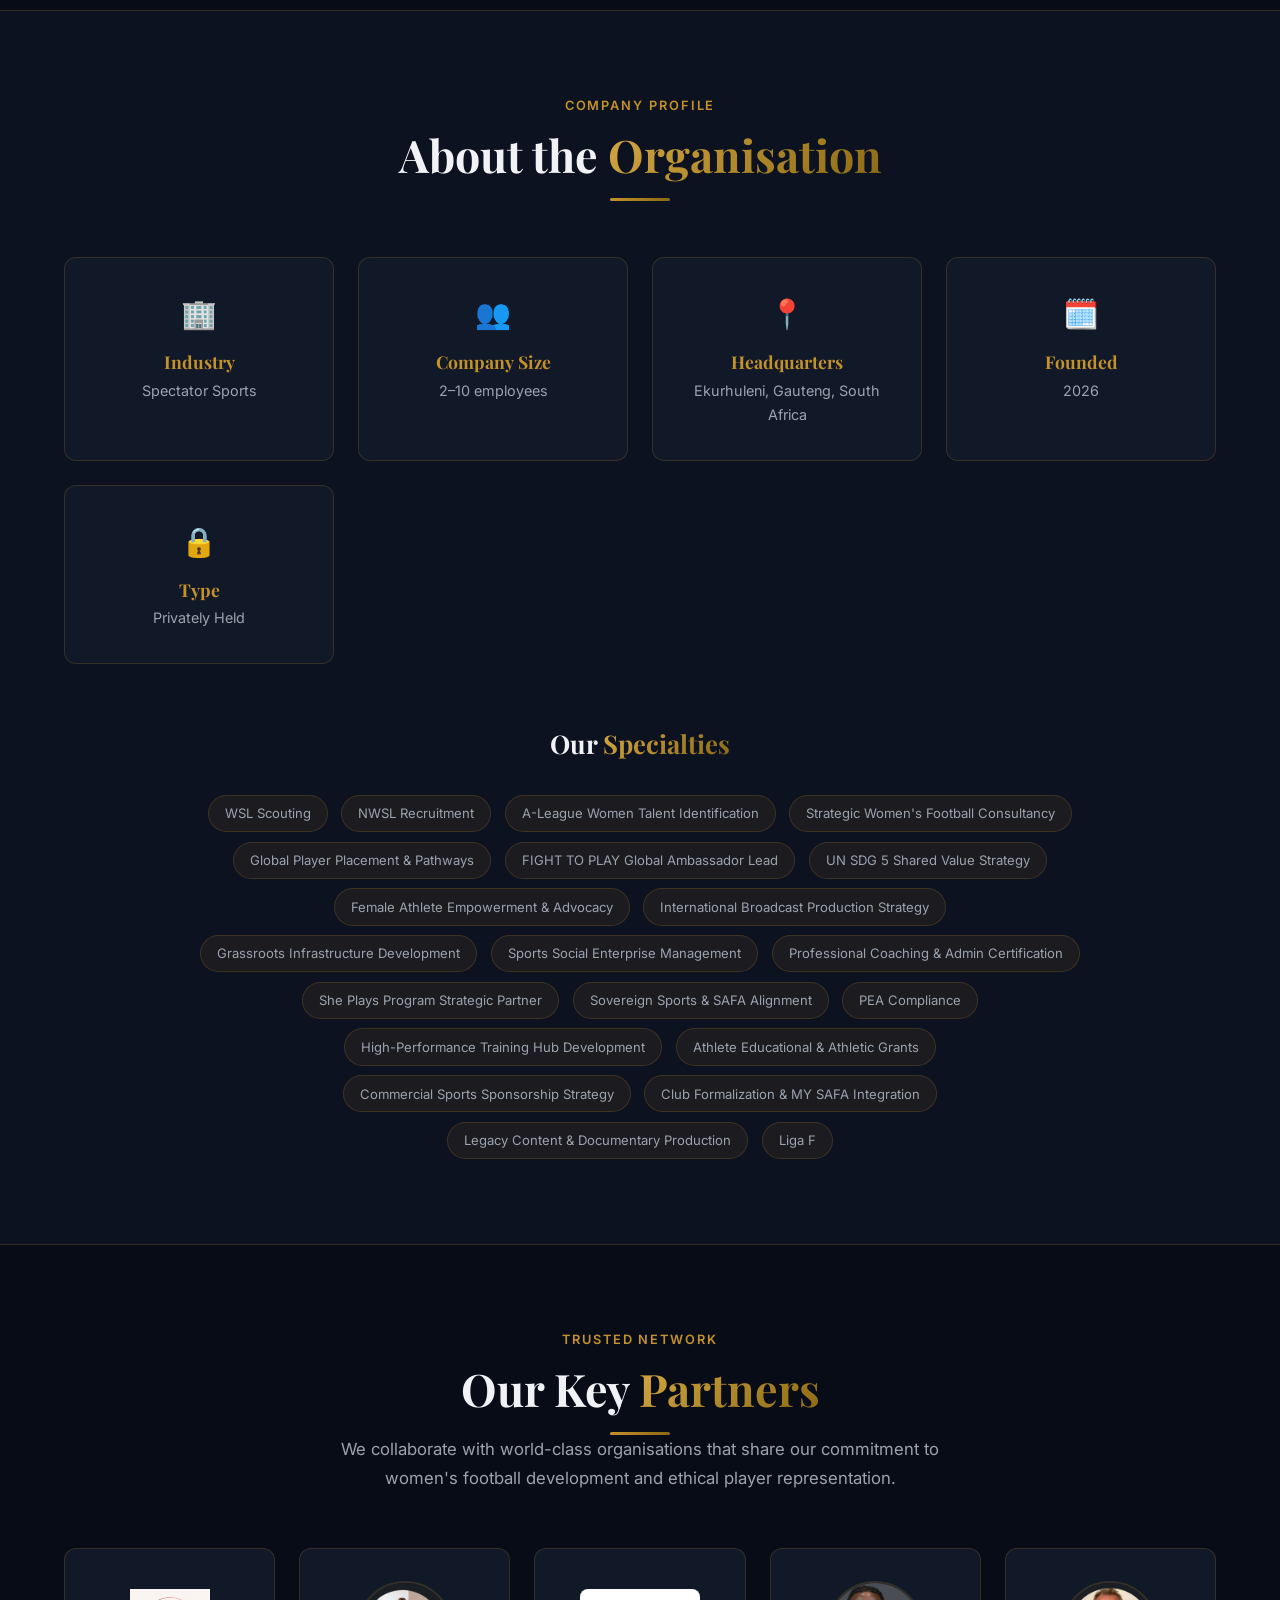
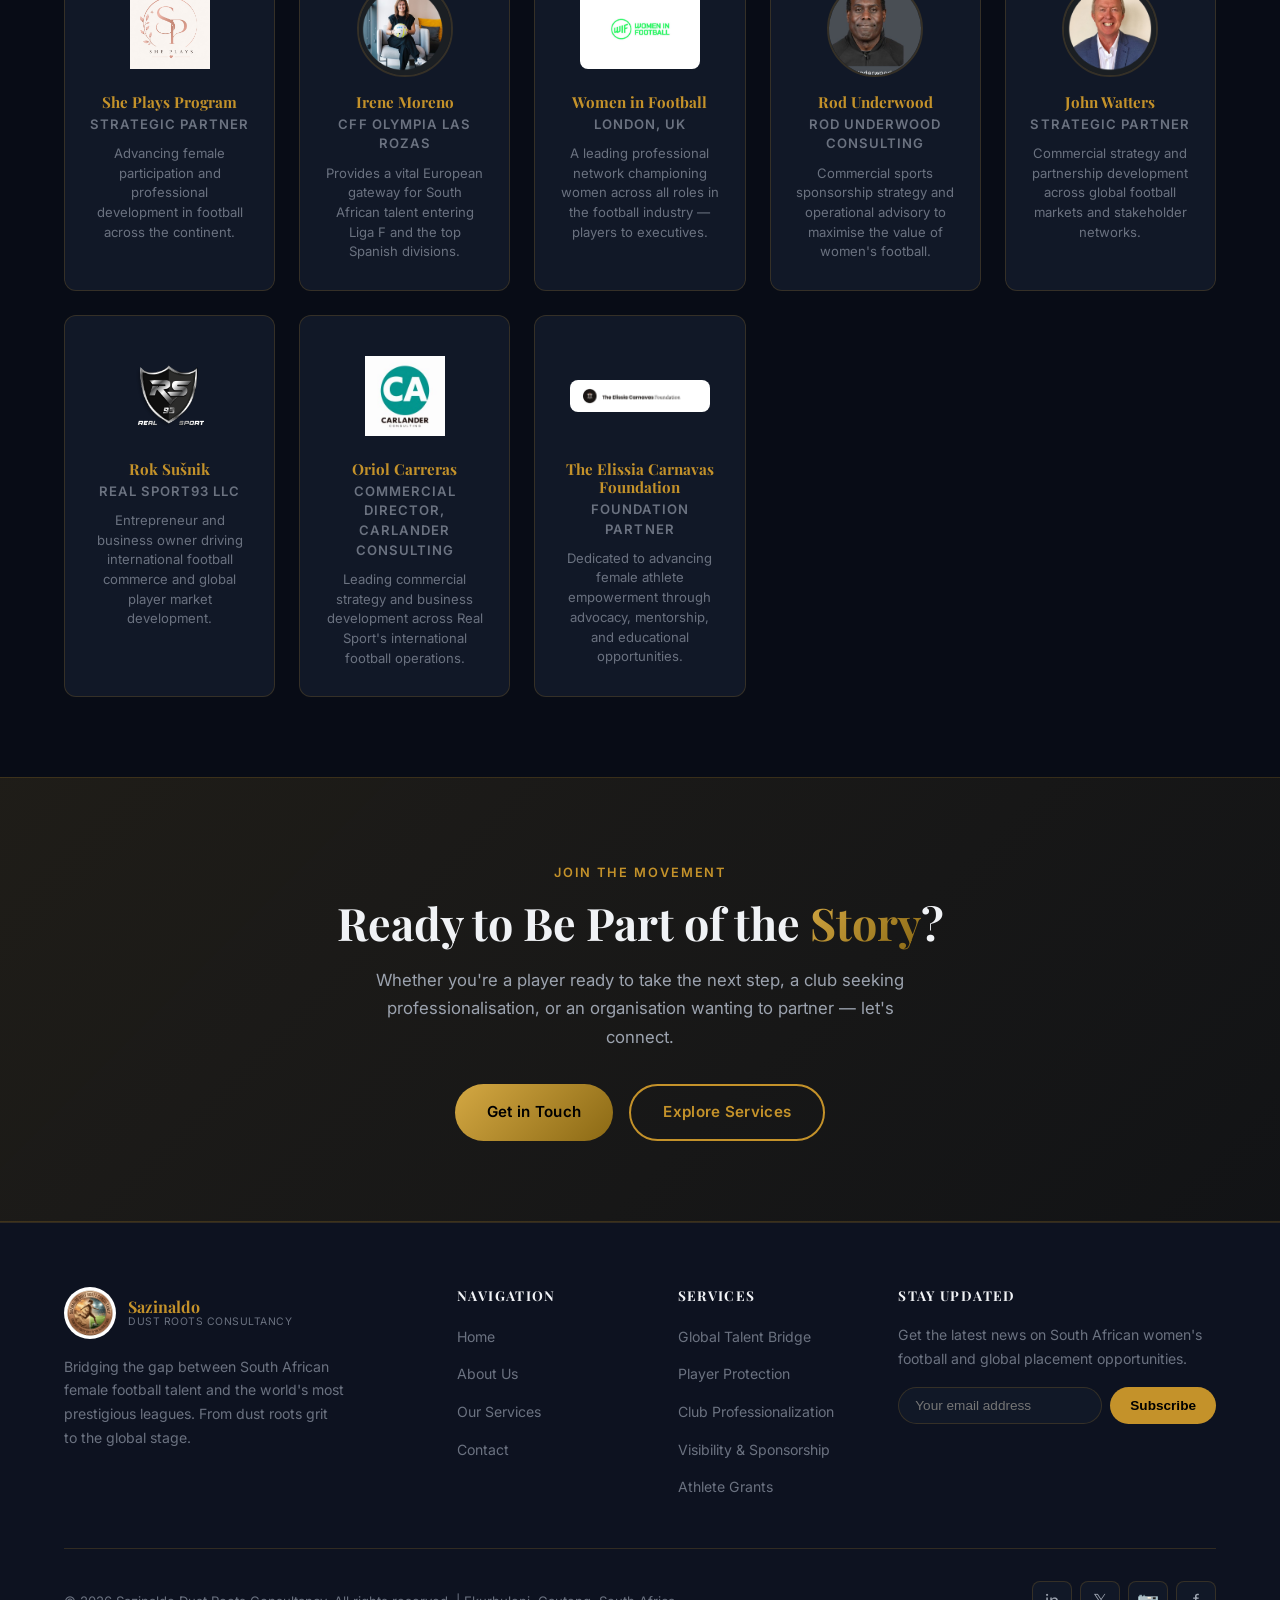
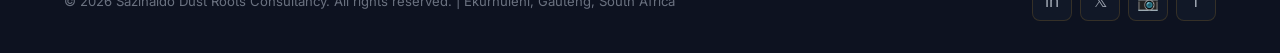
==== commit 780559e7: "Update Oriol Carreras role to Commercial Director, Carlander Consulting Co-Authored-By: Claude Sonne" ====
--- a/about.html
+++ b/about.html
@@ -315,7 +315,7 @@
             <img class="partner-logo" src="images/partners/carlander_consulting_logo.jpeg" alt="Carlander Consulting" />
           </div>
           <h4>Oriol Carreras</h4>
-          <p class="partner-role">Commercial Director, Real Sport</p>
+          <p class="partner-role">Commercial Director, Carlander Consulting</p>
           <p>Leading commercial strategy and business development across Real Sport's international football operations.</p>
         </div>
 
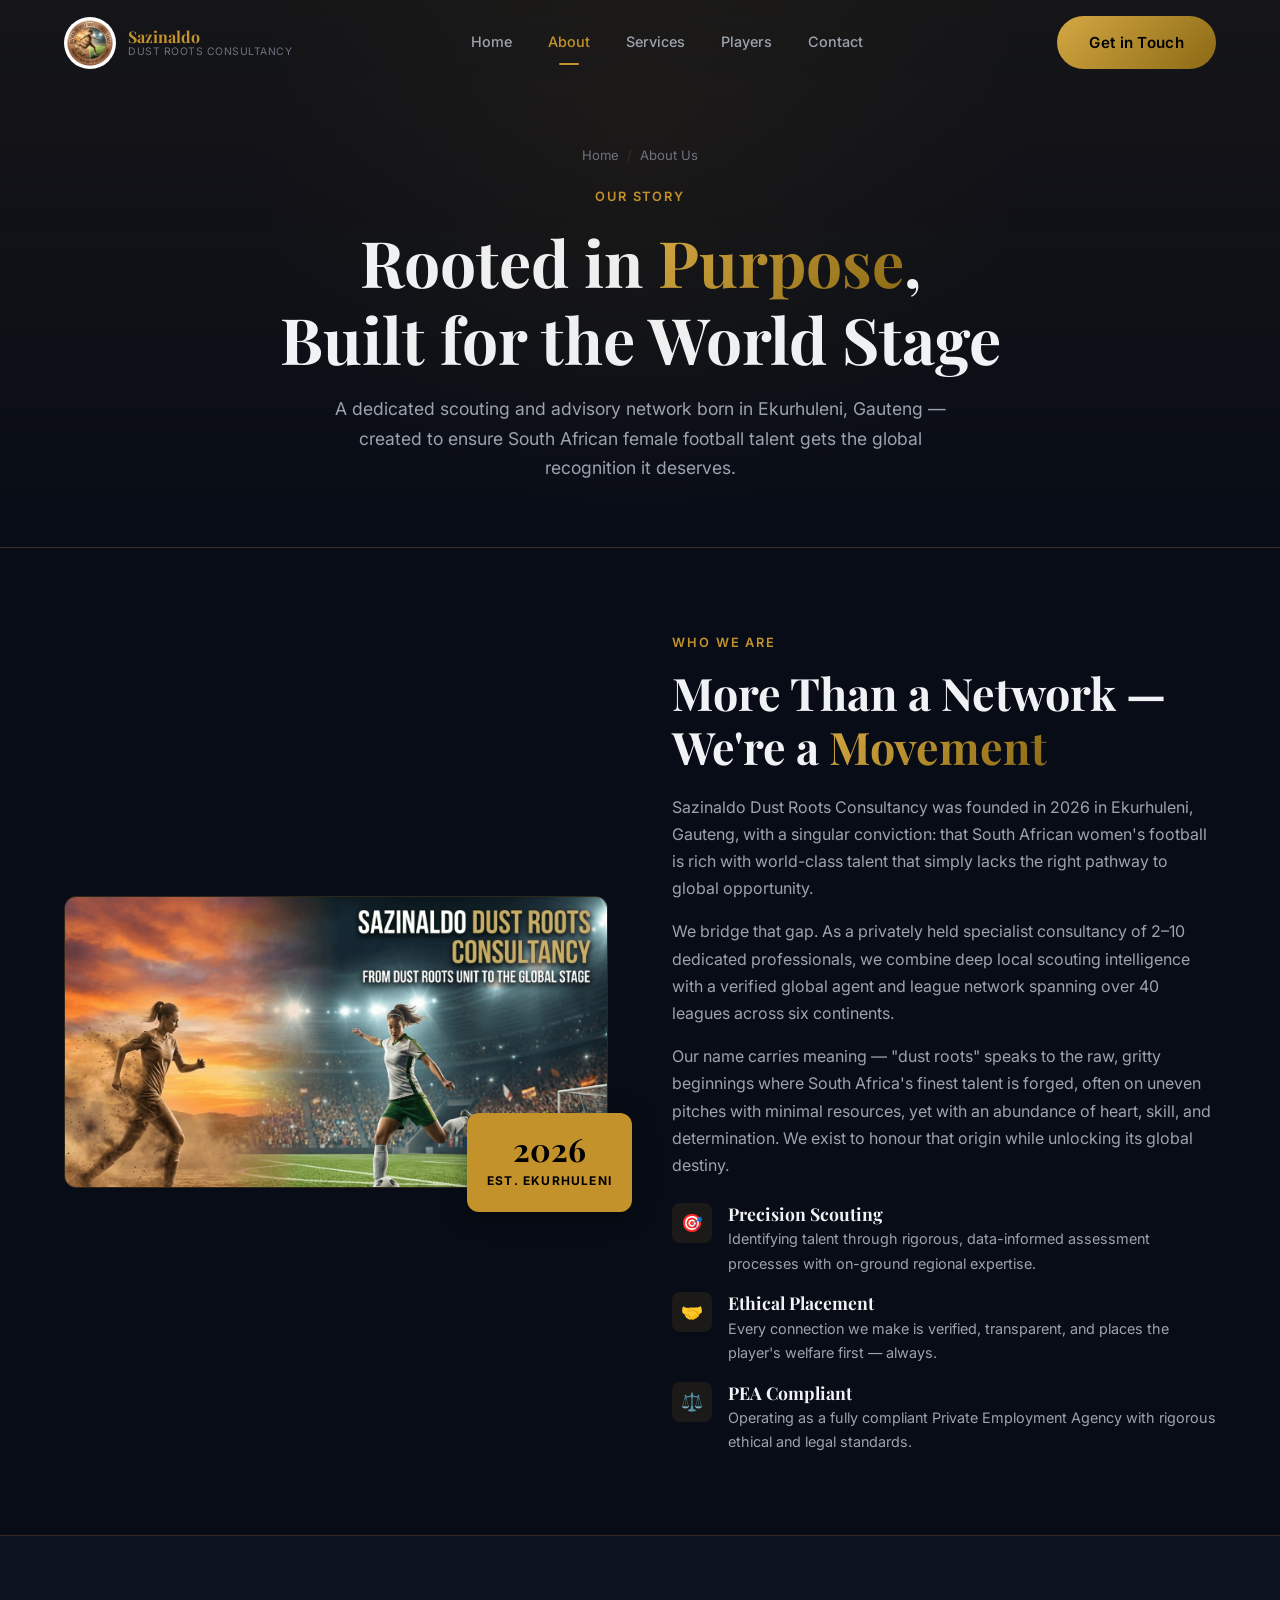
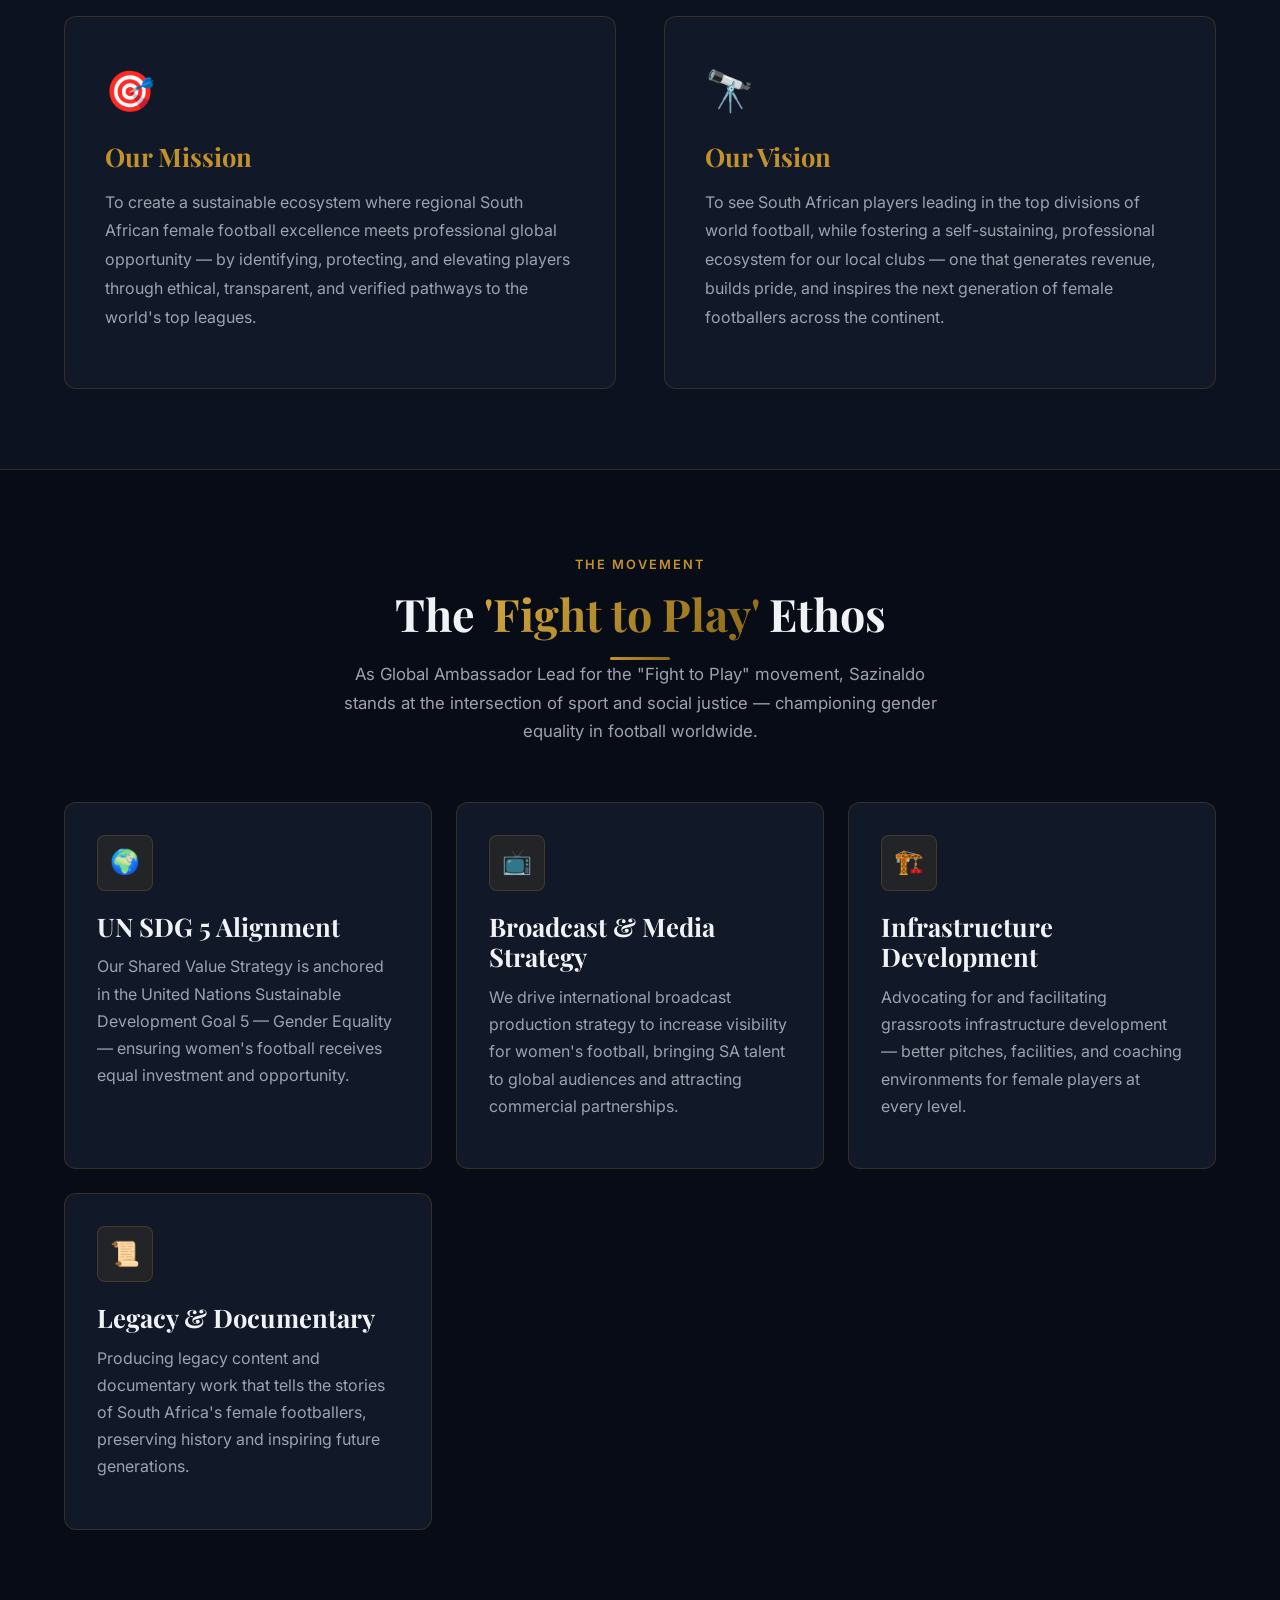
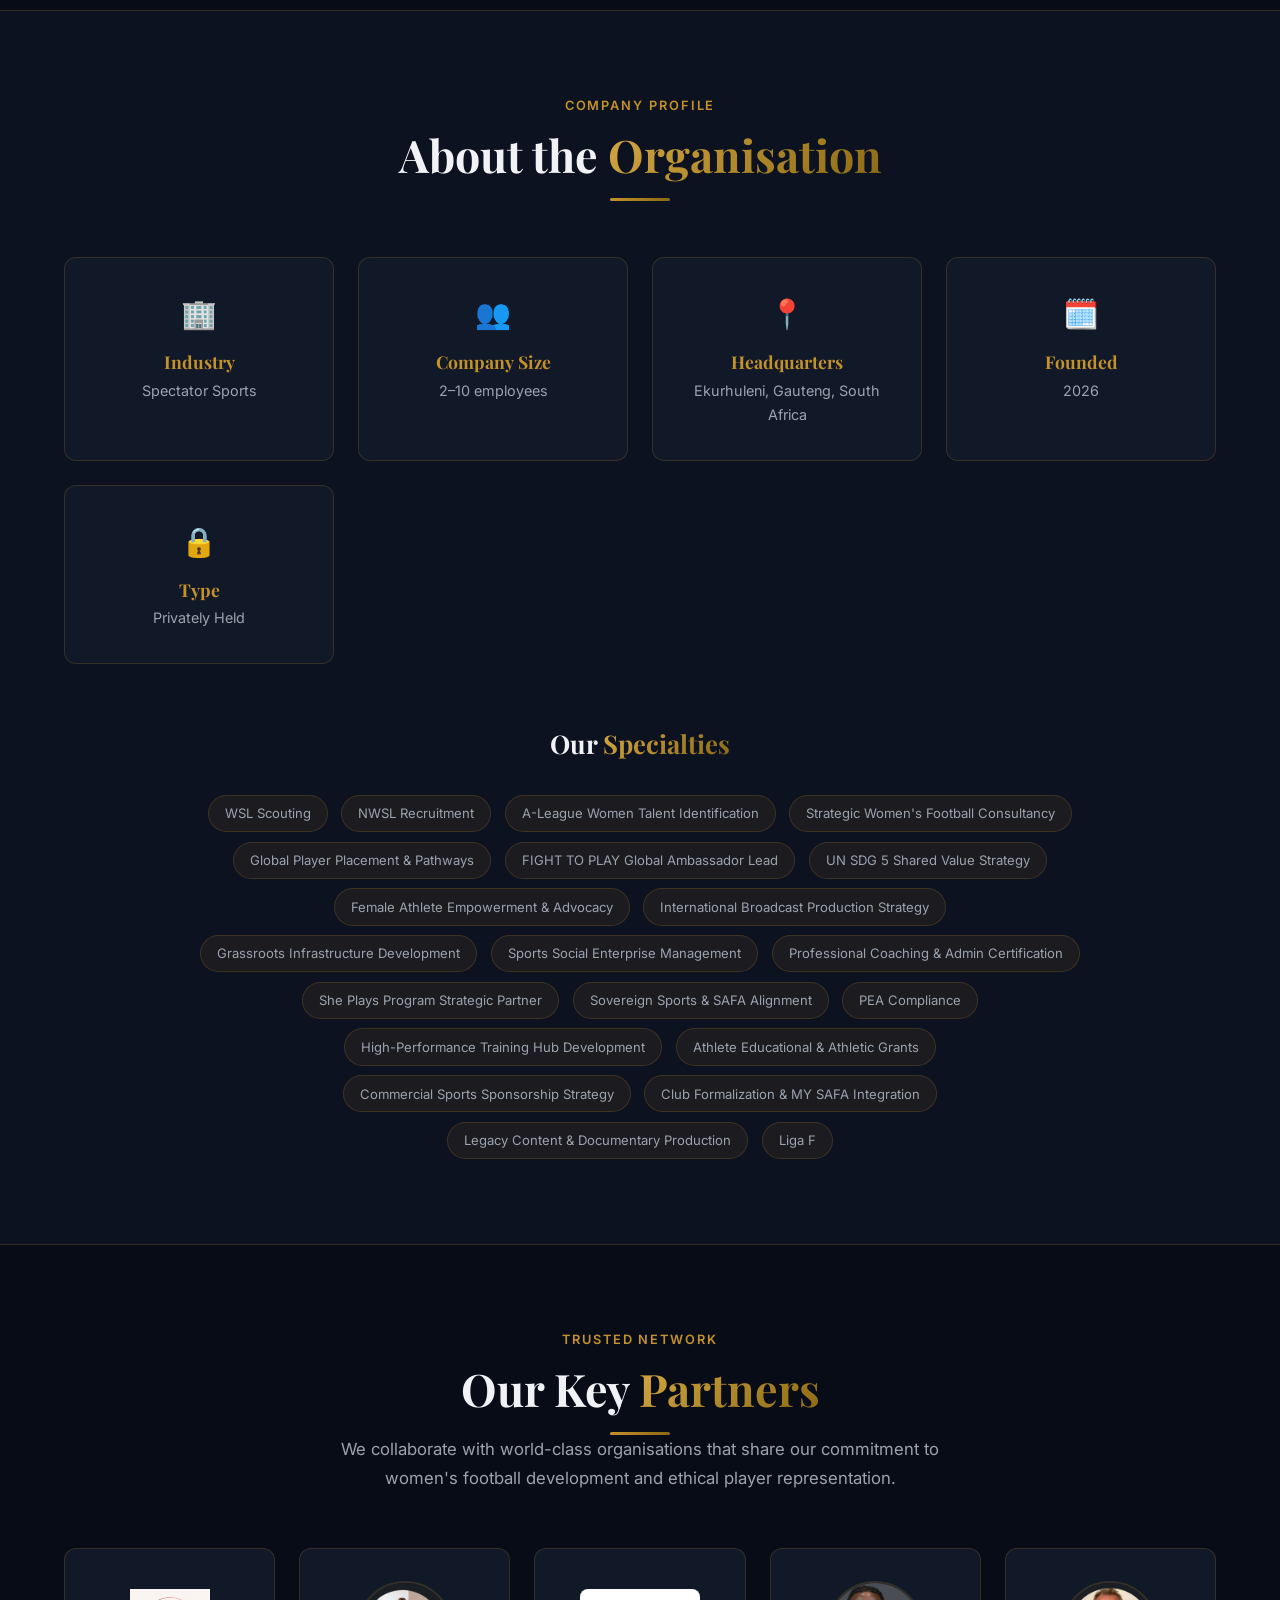
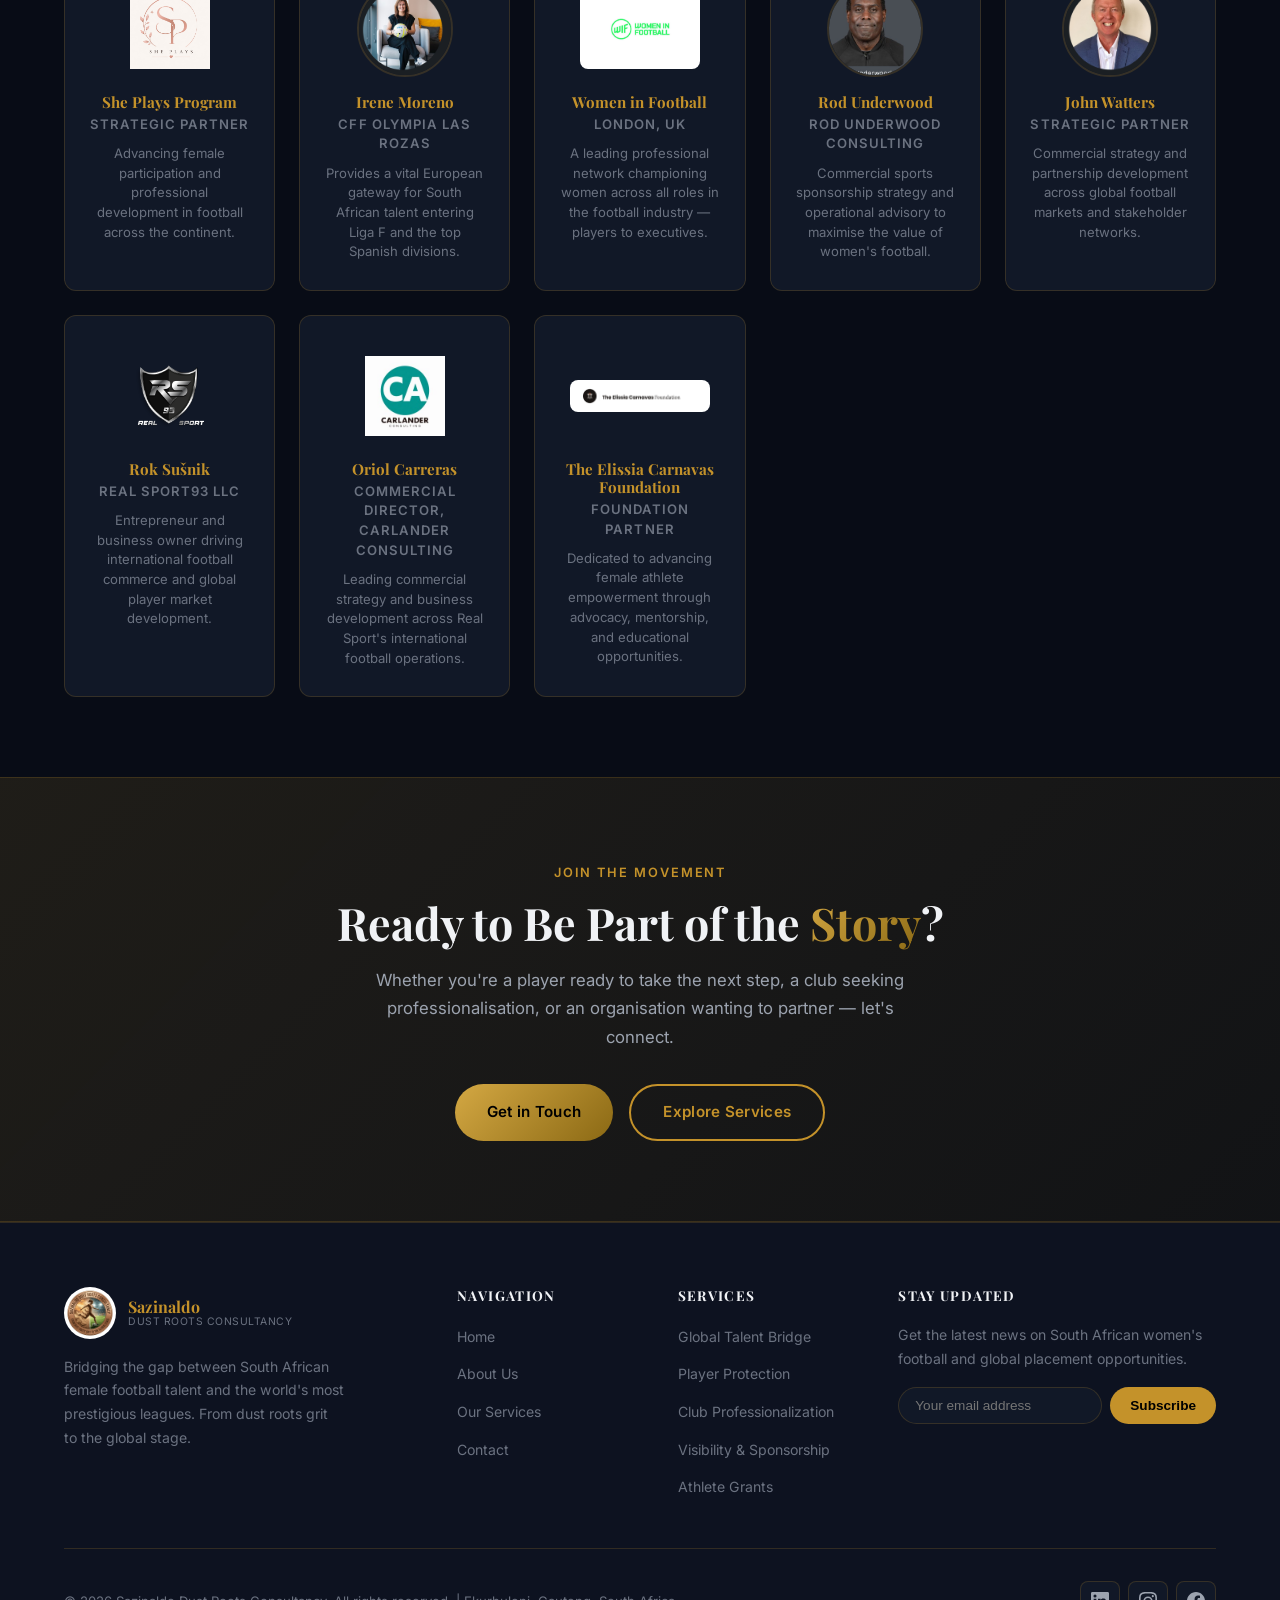
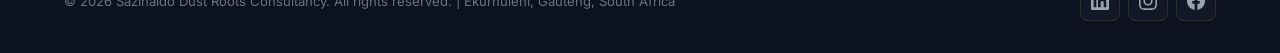
==== commit 956949c9: "Replace text/emoji social icons with SVG icons for LinkedIn, Instagram, Facebook Removes Twitter/X a" ====
--- a/about.html
+++ b/about.html
@@ -392,10 +392,9 @@
       <div class="footer-bottom">
         <p>&copy; 2026 Sazinaldo Dust Roots Consultancy. All rights reserved. | Ekurhuleni, Gauteng, South Africa</p>
         <div class="social-links">
-          <a href="#" class="social-link" title="LinkedIn" aria-label="LinkedIn">in</a>
-          <a href="#" class="social-link" title="Twitter/X" aria-label="Twitter">𝕏</a>
-          <a href="#" class="social-link" title="Instagram" aria-label="Instagram">📷</a>
-          <a href="#" class="social-link" title="Facebook" aria-label="Facebook">f</a>
+          <a href="#" class="social-link" title="LinkedIn" aria-label="LinkedIn"><svg width="18" height="18" viewBox="0 0 24 24" fill="currentColor"><path d="M20.447 20.452h-3.554v-5.569c0-1.328-.027-3.037-1.852-3.037-1.853 0-2.136 1.445-2.136 2.939v5.667H9.351V9h3.414v1.561h.046c.477-.9 1.637-1.85 3.37-1.85 3.601 0 4.267 2.37 4.267 5.455v6.286zM5.337 7.433a2.062 2.062 0 01-2.063-2.065 2.064 2.064 0 112.063 2.065zm1.782 13.019H3.555V9h3.564v11.452zM22.225 0H1.771C.792 0 0 .774 0 1.729v20.542C0 23.227.792 24 1.771 24h20.451C23.2 24 24 23.227 24 22.271V1.729C24 .774 23.2 0 22.222 0h.003z"/></svg></a>
+          <a href="#" class="social-link" title="Instagram" aria-label="Instagram"><svg width="18" height="18" viewBox="0 0 24 24" fill="currentColor"><path d="M12 2.163c3.204 0 3.584.012 4.85.07 3.252.148 4.771 1.691 4.919 4.919.058 1.265.069 1.645.069 4.849 0 3.205-.012 3.584-.069 4.849-.149 3.225-1.664 4.771-4.919 4.919-1.266.058-1.644.07-4.85.07-3.204 0-3.584-.012-4.849-.07-3.26-.149-4.771-1.699-4.919-4.92-.058-1.265-.07-1.644-.07-4.849 0-3.204.013-3.583.07-4.849.149-3.227 1.664-4.771 4.919-4.919 1.266-.057 1.645-.069 4.849-.069zM12 0C8.741 0 8.333.014 7.053.072 2.695.272.273 2.69.073 7.052.014 8.333 0 8.741 0 12c0 3.259.014 3.668.072 4.948.2 4.358 2.618 6.78 6.98 6.98C8.333 23.986 8.741 24 12 24c3.259 0 3.668-.014 4.948-.072 4.354-.2 6.782-2.618 6.979-6.98.059-1.28.073-1.689.073-4.948 0-3.259-.014-3.667-.072-4.947-.196-4.354-2.617-6.78-6.979-6.98C15.668.014 15.259 0 12 0zm0 5.838a6.162 6.162 0 100 12.324 6.162 6.162 0 000-12.324zM12 16a4 4 0 110-8 4 4 0 010 8zm6.406-11.845a1.44 1.44 0 100 2.881 1.44 1.44 0 000-2.881z"/></svg></a>
+          <a href="#" class="social-link" title="Facebook" aria-label="Facebook"><svg width="18" height="18" viewBox="0 0 24 24" fill="currentColor"><path d="M24 12.073c0-6.627-5.373-12-12-12s-12 5.373-12 12c0 5.99 4.388 10.954 10.125 11.854v-8.385H7.078v-3.47h3.047V9.43c0-3.007 1.792-4.669 4.533-4.669 1.312 0 2.686.235 2.686.235v2.953H15.83c-1.491 0-1.956.925-1.956 1.874v2.25h3.328l-.532 3.47h-2.796v8.385C19.612 23.027 24 18.062 24 12.073z"/></svg></a>
         </div>
       </div>
     </div>
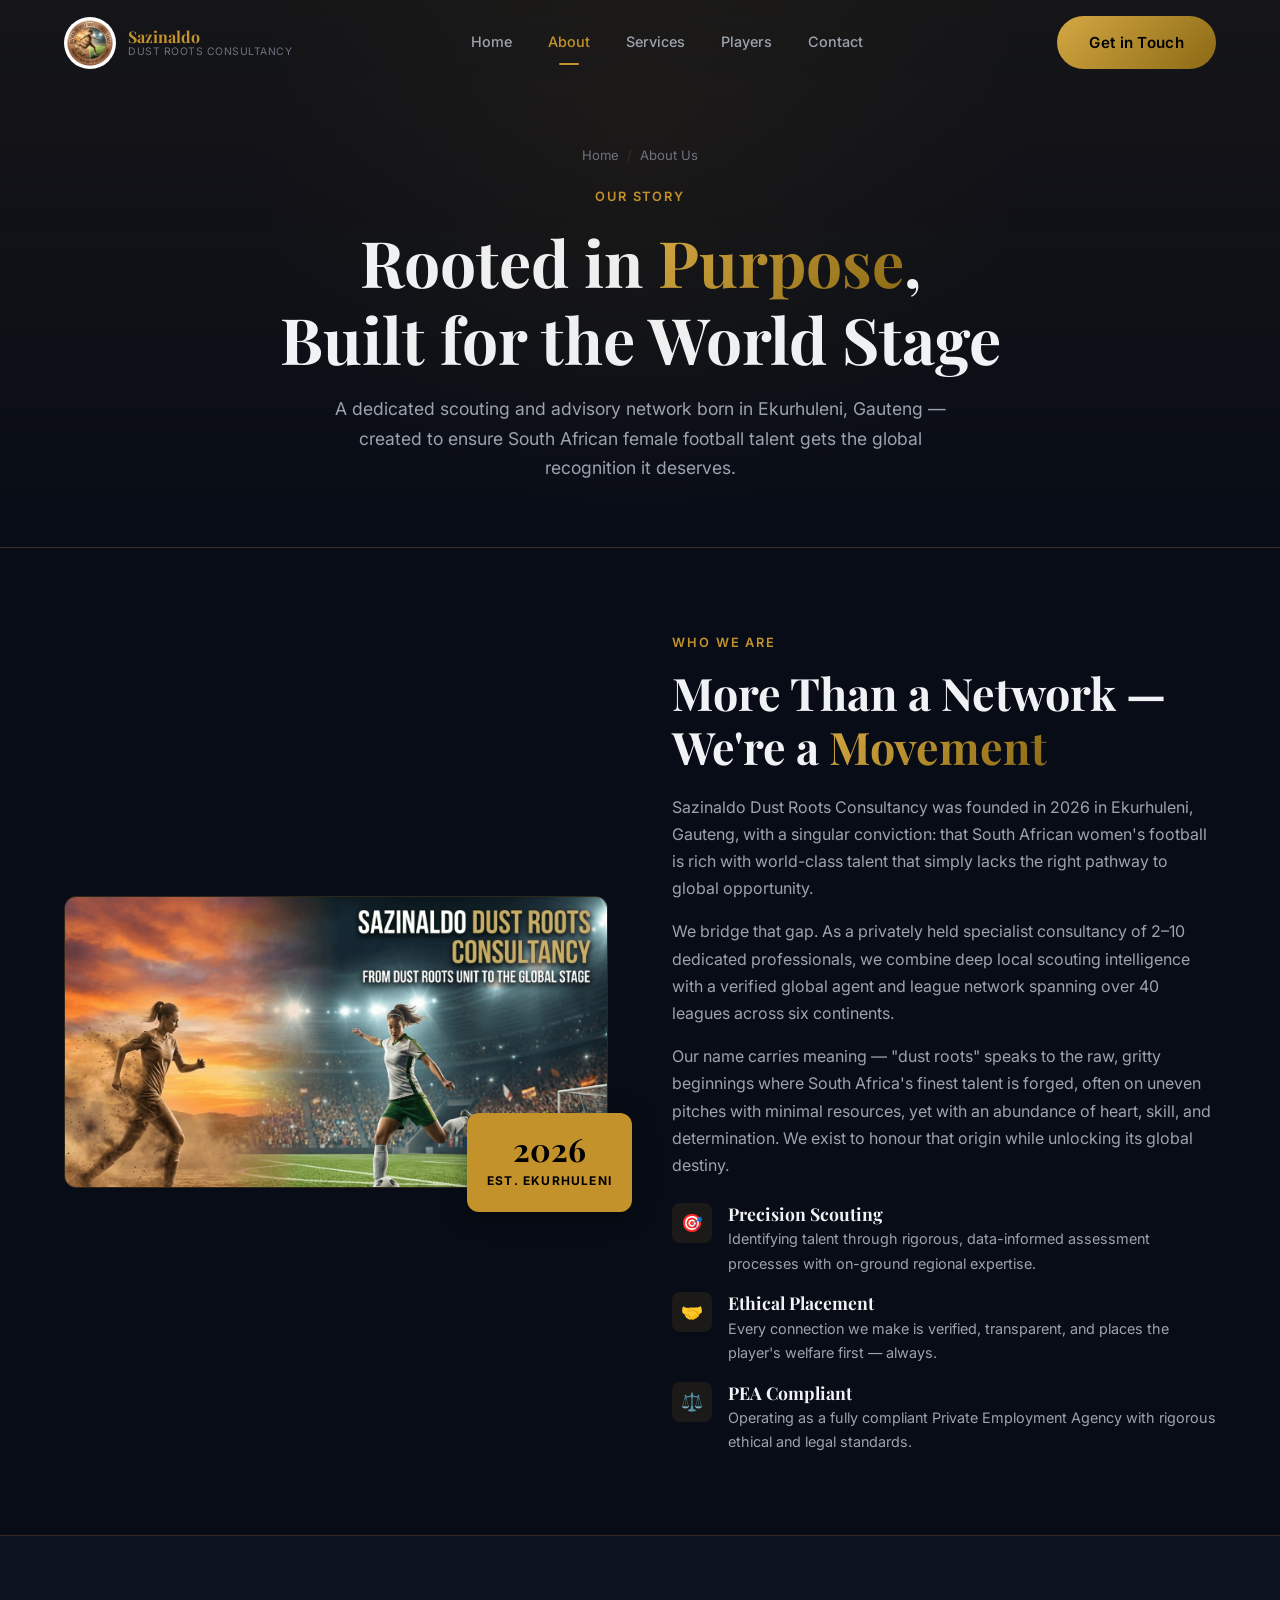
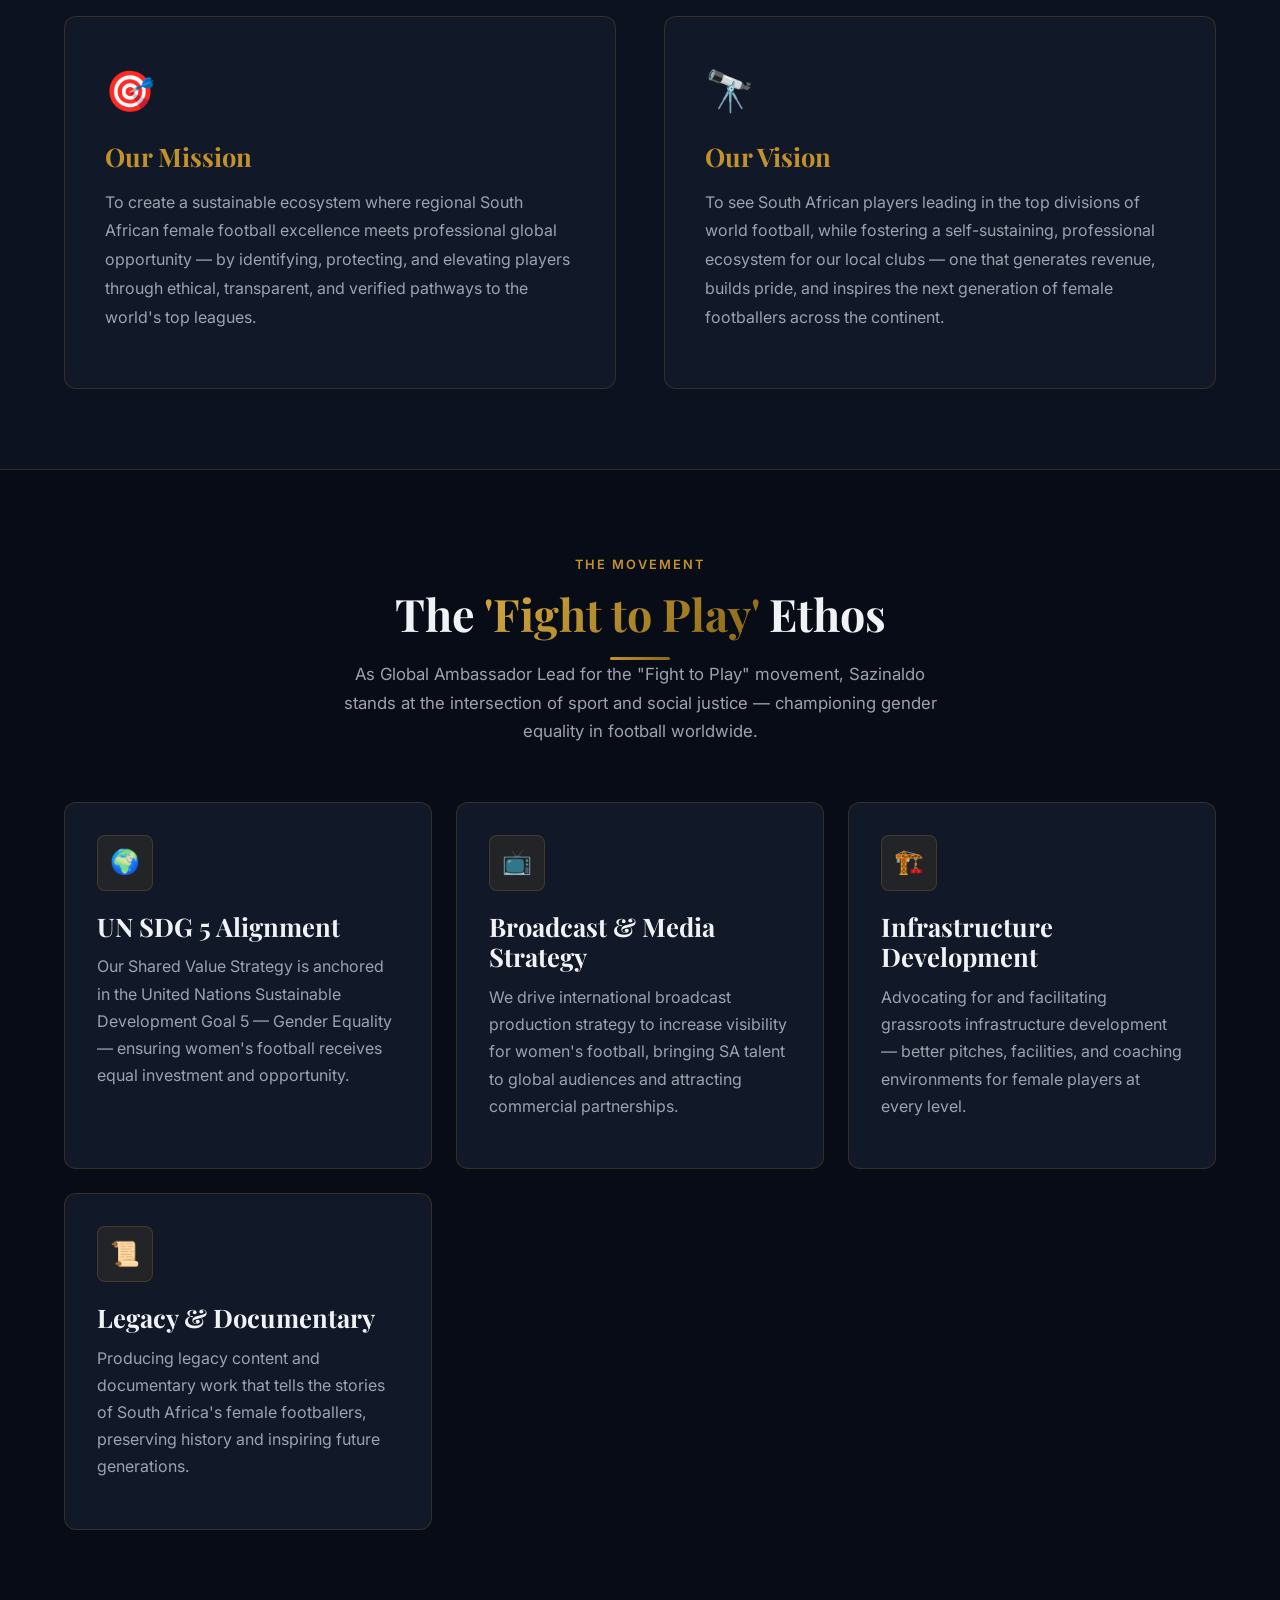
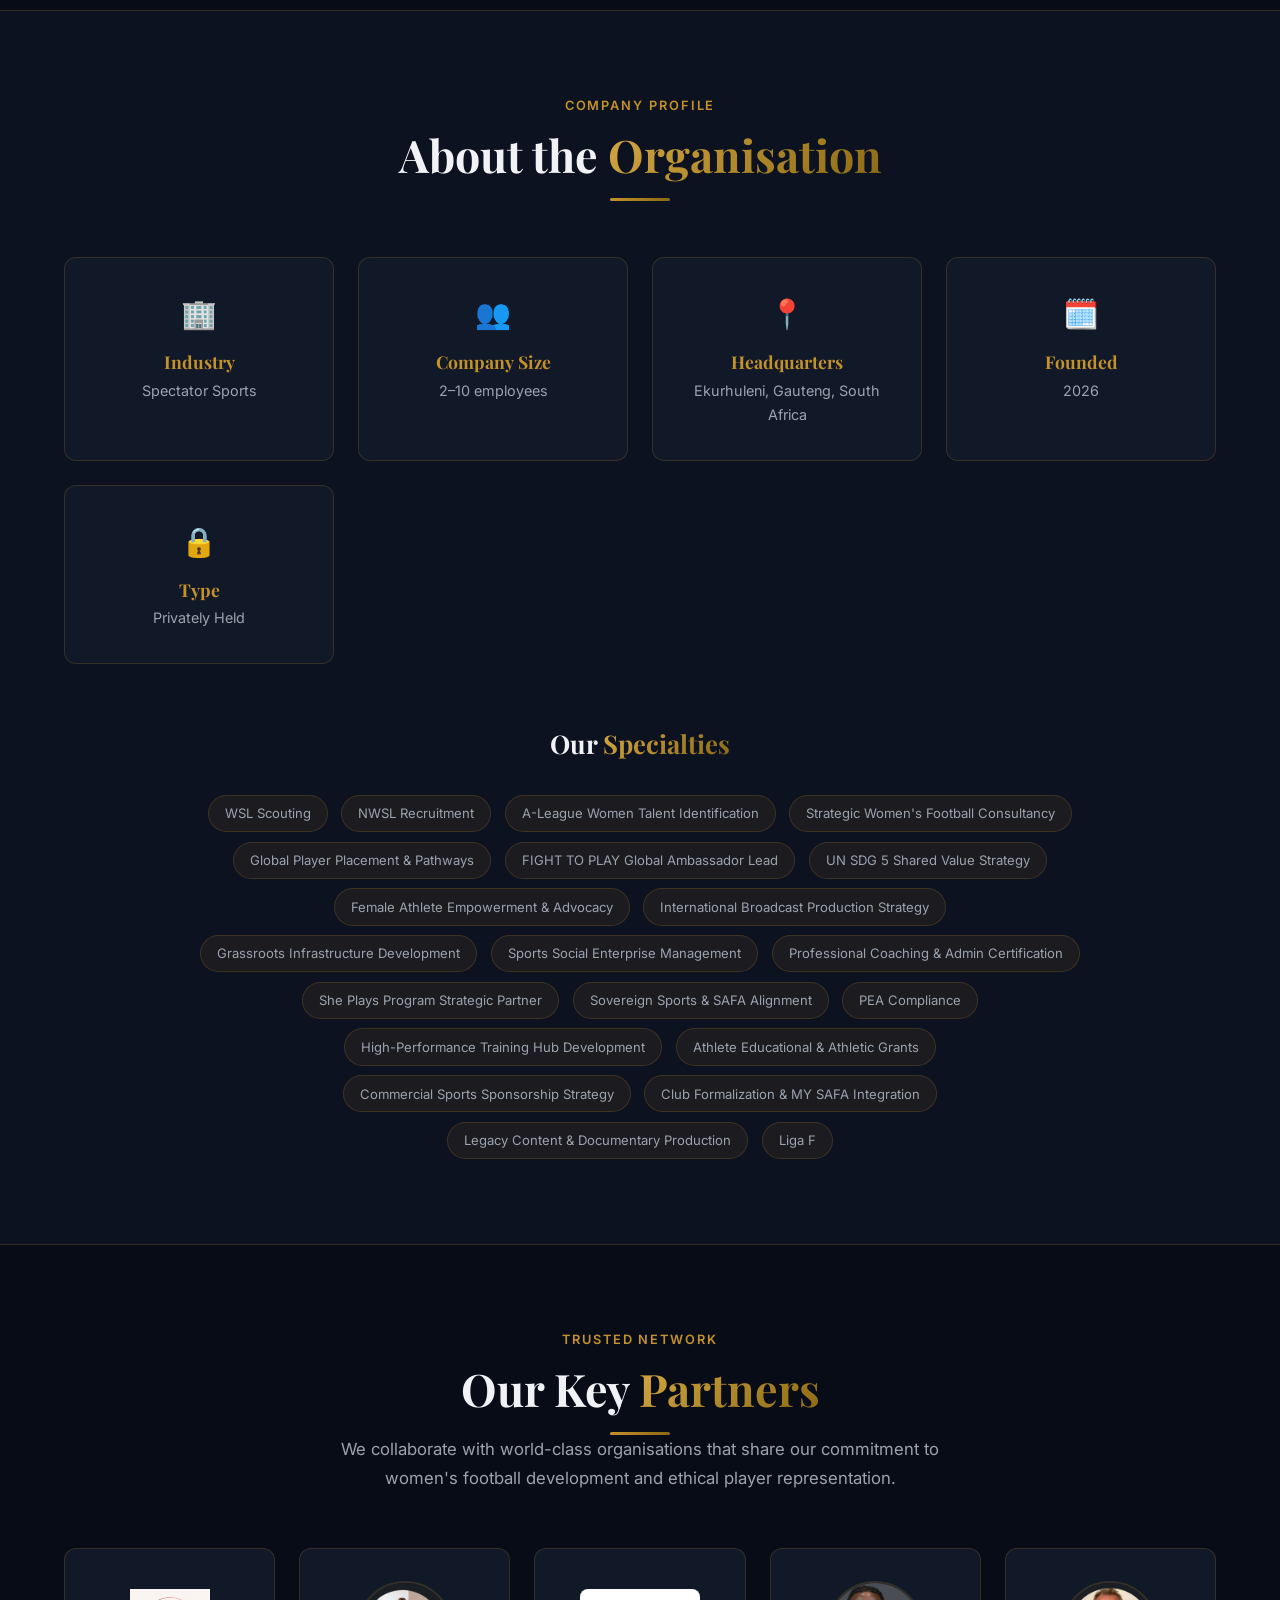
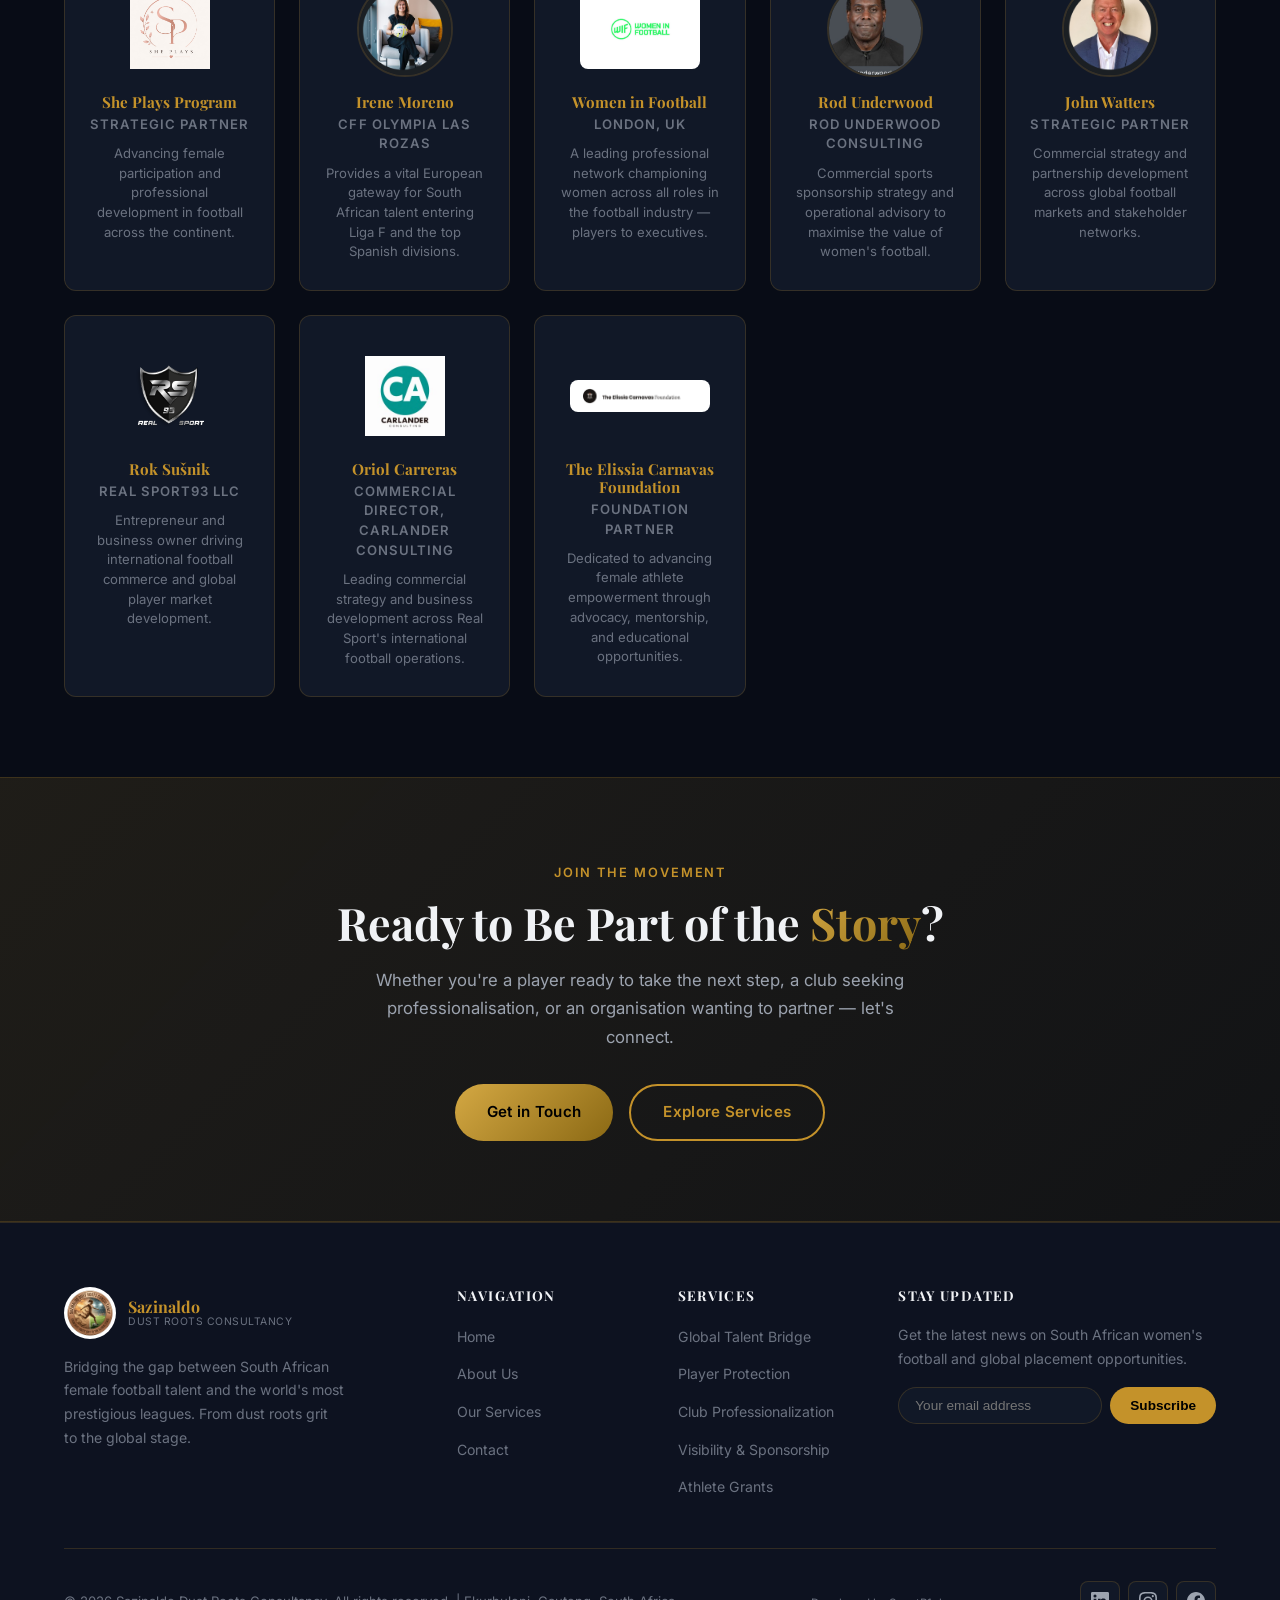
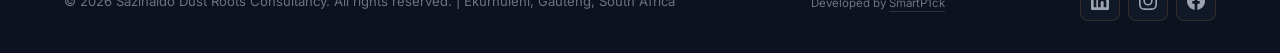
==== commit 935ded69: "Add discreet SmartP1ck developer credit to footer Co-Authored-By: Claude Sonnet 4.6 <noreply@anthrop" ====
--- a/about.html
+++ b/about.html
@@ -391,10 +391,11 @@
       </div>
       <div class="footer-bottom">
         <p>&copy; 2026 Sazinaldo Dust Roots Consultancy. All rights reserved. | Ekurhuleni, Gauteng, South Africa</p>
+        <p style="font-size:0.72rem;color:var(--text-muted);margin-top:0.35rem;">Developed by <a href="https://www.smartpick.co.za/it" target="_blank" rel="noopener noreferrer" style="color:inherit;text-decoration:none;border-bottom:1px solid rgba(255,255,255,0.12);padding-bottom:1px;transition:color 0.2s;" onmouseover="this.style.color='var(--gold)'" onmouseout="this.style.color=''">SmartP1ck</a></p>
         <div class="social-links">
           <a href="#" class="social-link" title="LinkedIn" aria-label="LinkedIn"><svg width="18" height="18" viewBox="0 0 24 24" fill="currentColor"><path d="M20.447 20.452h-3.554v-5.569c0-1.328-.027-3.037-1.852-3.037-1.853 0-2.136 1.445-2.136 2.939v5.667H9.351V9h3.414v1.561h.046c.477-.9 1.637-1.85 3.37-1.85 3.601 0 4.267 2.37 4.267 5.455v6.286zM5.337 7.433a2.062 2.062 0 01-2.063-2.065 2.064 2.064 0 112.063 2.065zm1.782 13.019H3.555V9h3.564v11.452zM22.225 0H1.771C.792 0 0 .774 0 1.729v20.542C0 23.227.792 24 1.771 24h20.451C23.2 24 24 23.227 24 22.271V1.729C24 .774 23.2 0 22.222 0h.003z"/></svg></a>
-          <a href="#" class="social-link" title="Instagram" aria-label="Instagram"><svg width="18" height="18" viewBox="0 0 24 24" fill="currentColor"><path d="M12 2.163c3.204 0 3.584.012 4.85.07 3.252.148 4.771 1.691 4.919 4.919.058 1.265.069 1.645.069 4.849 0 3.205-.012 3.584-.069 4.849-.149 3.225-1.664 4.771-4.919 4.919-1.266.058-1.644.07-4.85.07-3.204 0-3.584-.012-4.849-.07-3.26-.149-4.771-1.699-4.919-4.92-.058-1.265-.07-1.644-.07-4.849 0-3.204.013-3.583.07-4.849.149-3.227 1.664-4.771 4.919-4.919 1.266-.057 1.645-.069 4.849-.069zM12 0C8.741 0 8.333.014 7.053.072 2.695.272.273 2.69.073 7.052.014 8.333 0 8.741 0 12c0 3.259.014 3.668.072 4.948.2 4.358 2.618 6.78 6.98 6.98C8.333 23.986 8.741 24 12 24c3.259 0 3.668-.014 4.948-.072 4.354-.2 6.782-2.618 6.979-6.98.059-1.28.073-1.689.073-4.948 0-3.259-.014-3.667-.072-4.947-.196-4.354-2.617-6.78-6.979-6.98C15.668.014 15.259 0 12 0zm0 5.838a6.162 6.162 0 100 12.324 6.162 6.162 0 000-12.324zM12 16a4 4 0 110-8 4 4 0 010 8zm6.406-11.845a1.44 1.44 0 100 2.881 1.44 1.44 0 000-2.881z"/></svg></a>
-          <a href="#" class="social-link" title="Facebook" aria-label="Facebook"><svg width="18" height="18" viewBox="0 0 24 24" fill="currentColor"><path d="M24 12.073c0-6.627-5.373-12-12-12s-12 5.373-12 12c0 5.99 4.388 10.954 10.125 11.854v-8.385H7.078v-3.47h3.047V9.43c0-3.007 1.792-4.669 4.533-4.669 1.312 0 2.686.235 2.686.235v2.953H15.83c-1.491 0-1.956.925-1.956 1.874v2.25h3.328l-.532 3.47h-2.796v8.385C19.612 23.027 24 18.062 24 12.073z"/></svg></a>
+          <a href="https://www.instagram.com/sazinaldo_drc/" class="social-link" target="_blank" rel="noopener noreferrer" title="Instagram" aria-label="Instagram"><svg width="18" height="18" viewBox="0 0 24 24" fill="currentColor"><path d="M12 2.163c3.204 0 3.584.012 4.85.07 3.252.148 4.771 1.691 4.919 4.919.058 1.265.069 1.645.069 4.849 0 3.205-.012 3.584-.069 4.849-.149 3.225-1.664 4.771-4.919 4.919-1.266.058-1.644.07-4.85.07-3.204 0-3.584-.012-4.849-.07-3.26-.149-4.771-1.699-4.919-4.92-.058-1.265-.07-1.644-.07-4.849 0-3.204.013-3.583.07-4.849.149-3.227 1.664-4.771 4.919-4.919 1.266-.057 1.645-.069 4.849-.069zM12 0C8.741 0 8.333.014 7.053.072 2.695.272.273 2.69.073 7.052.014 8.333 0 8.741 0 12c0 3.259.014 3.668.072 4.948.2 4.358 2.618 6.78 6.98 6.98C8.333 23.986 8.741 24 12 24c3.259 0 3.668-.014 4.948-.072 4.354-.2 6.782-2.618 6.979-6.98.059-1.28.073-1.689.073-4.948 0-3.259-.014-3.667-.072-4.947-.196-4.354-2.617-6.78-6.979-6.98C15.668.014 15.259 0 12 0zm0 5.838a6.162 6.162 0 100 12.324 6.162 6.162 0 000-12.324zM12 16a4 4 0 110-8 4 4 0 010 8zm6.406-11.845a1.44 1.44 0 100 2.881 1.44 1.44 0 000-2.881z"/></svg></a>
+          <a href="https://www.facebook.com/profile.php?id=61591502792951" class="social-link" target="_blank" rel="noopener noreferrer" title="Facebook" aria-label="Facebook"><svg width="18" height="18" viewBox="0 0 24 24" fill="currentColor"><path d="M24 12.073c0-6.627-5.373-12-12-12s-12 5.373-12 12c0 5.99 4.388 10.954 10.125 11.854v-8.385H7.078v-3.47h3.047V9.43c0-3.007 1.792-4.669 4.533-4.669 1.312 0 2.686.235 2.686.235v2.953H15.83c-1.491 0-1.956.925-1.956 1.874v2.25h3.328l-.532 3.47h-2.796v8.385C19.612 23.027 24 18.062 24 12.073z"/></svg></a>
         </div>
       </div>
     </div>
--- a/css/styles.css
+++ b/css/styles.css
@@ -254,14 +254,17 @@
   flex-direction: column;
   gap: 5px;
   cursor: pointer;
-  padding: 4px;
+  padding: 6px 8px;
+  background: none;
+  border: none;
+  border-radius: 6px;
 }
 
 .hamburger span {
   display: block;
   width: 24px;
   height: 2px;
-  background: var(--text-primary);
+  background: var(--gold);
   border-radius: 2px;
   transition: var(--transition);
 }
@@ -1283,3 +1286,68 @@
   .contact-form-wrap { padding: 1.5rem; }
   .cta-actions { flex-direction: column; align-items: center; }
 }
+
+/* ── Vision section (Fight to Play / SDG / PEA / Grants) ── */
+.vision-grid {
+  display: grid;
+  grid-template-columns: 1fr 1fr;
+  gap: 4rem;
+  align-items: center;
+}
+.vision-cards {
+  display: grid;
+  grid-template-columns: 1fr 1fr;
+  gap: 1rem;
+}
+
+@media (max-width: 900px) {
+  .vision-grid { grid-template-columns: 1fr; gap: 2.5rem; }
+}
+
+@media (max-width: 480px) {
+  .vision-cards { grid-template-columns: 1fr; }
+}
+
+/* ── Hero: stacked layout on mobile (image on top, content below) ── */
+@media (max-width: 768px) {
+  .hero {
+    flex-direction: column;
+    min-height: unset;
+    align-items: stretch;
+    padding-top: 84px;
+    padding-bottom: 3rem;
+  }
+
+  /* Pull bg out of absolute positioning so it takes natural height */
+  .hero-bg {
+    position: relative;
+    top: auto; left: auto; right: auto; bottom: auto;
+    background: var(--bg-primary);
+    flex-shrink: 0;
+  }
+
+  /* Let the image display at its natural aspect ratio */
+  .hero-bg img {
+    position: relative;
+    width: 100%;
+    height: auto;
+    object-fit: unset;
+    display: block;
+  }
+
+  /* No overlay needed — image and content are now separate */
+  .hero-overlay { display: none; }
+
+  /* Content sits below the image on the dark page background */
+  .hero-content {
+    position: relative;
+    z-index: 1;
+    padding-top: 2rem;
+    max-width: 100%;
+  }
+
+  .hero h1 { font-size: clamp(2rem, 8vw, 3rem); }
+  .hero p  { font-size: 1rem; }
+
+  .hero-scroll { display: none; }
+}
